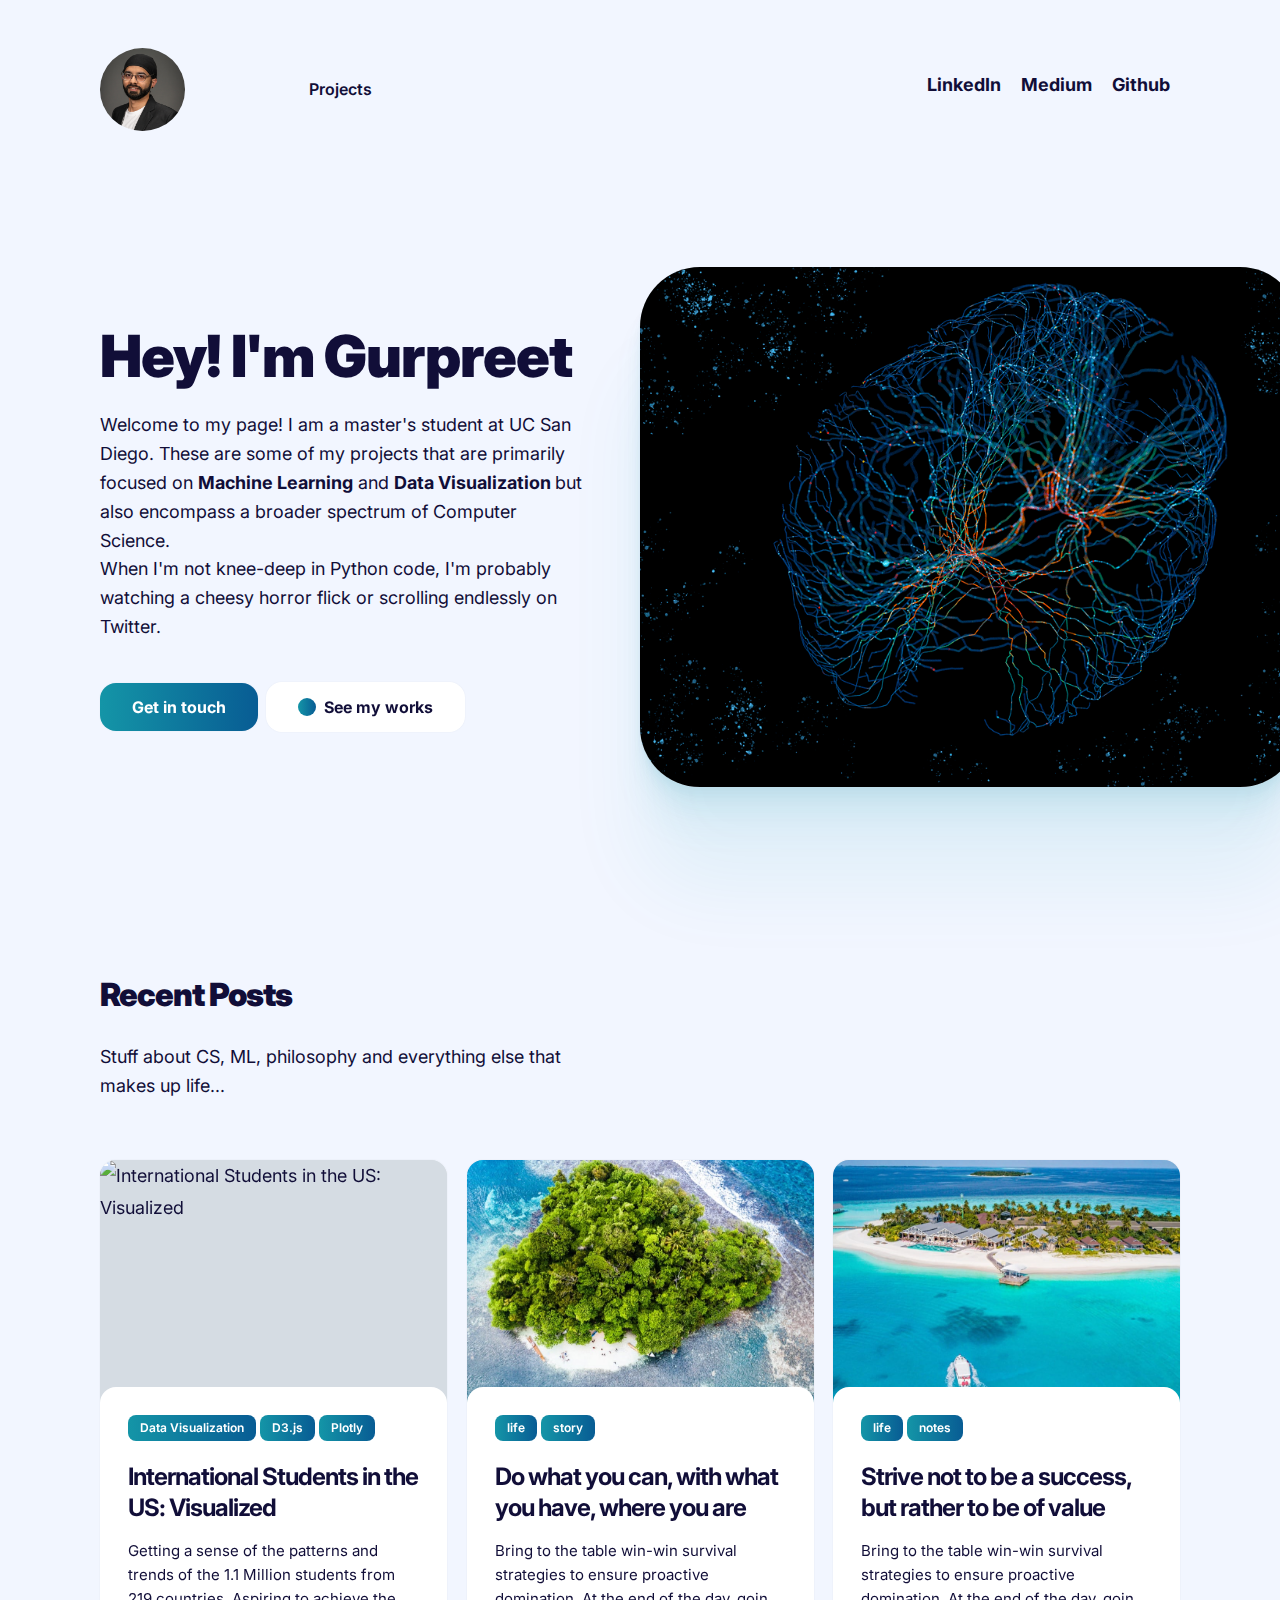
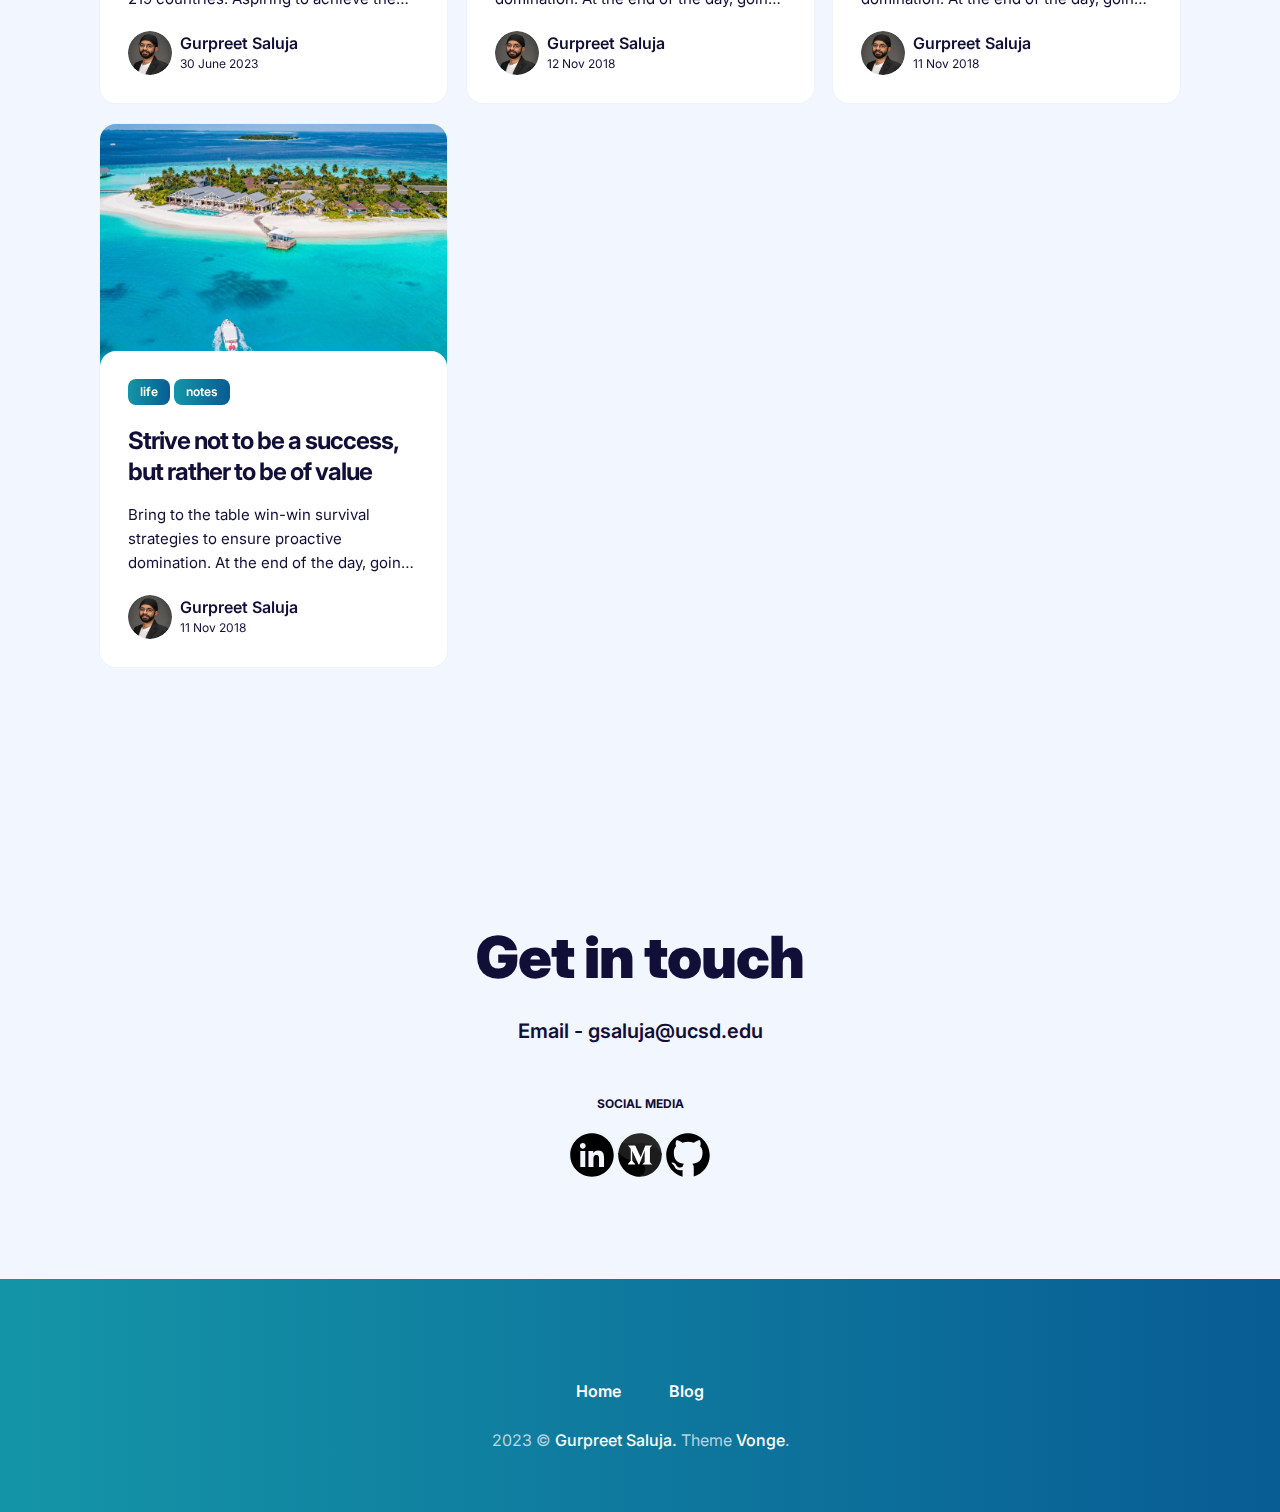
==== index.html @ 0e58e4f1 "Initial commit" ====
<!DOCTYPE html>
<html lang="en">

<head>
  <meta charset="utf-8">
  <meta http-equiv="X-UA-Compatible" content="IE=edge">
  <meta name="viewport" content="width=device-width, initial-scale=1">

  <title>Gurpreet Saluja</title>
  <meta name='description' content='Machine Learning and Data Science'>

  <link rel="canonical" href="http://localhost:6060/">

  <!-- Twitter Card -->
  <meta name="twitter:card" content="summary_large_image">
  <meta name="twitter:title" content="Gurpreet Saluja">
  <meta name="twitter:description" content="Machine Learning and Data Science">
  <meta name="twitter:image:src" content="">

  <!-- Facebook OpenGraph -->
  <meta property="og:title" content="Gurpreet Saluja">
  <meta property="og:description" content="Machine Learning and Data Science">
  <meta property="og:image" content="">

  <!-- Fonts -->
  <link href="https://fonts.googleapis.com/css2?family=Inter:wght@400;500;600;700;900&display=swap" rel="stylesheet">

  <!-- Ionicons -->
  <link href="https://unpkg.com/ionicons@4.5.0/dist/css/ionicons.min.css" rel="stylesheet">

  <link rel="stylesheet" href="/assets/main.css">
</head>

<body>

    

    <!-- begin header -->
<header class="c-header">
  <div class="container">
    <div class="row">
      <div class="c-header__inner">

        <div class="logo">
          <a class="logo__link" href="/">
          
            <img class="logo__image" src="/images/me.jpg" alt="Gurpreet Saluja">
          
          </a>
        </div>

        <nav class="main-nav">
          <div class="main-nav__box">

            <div class="nav__icon-close">
              <i class="ion ion-md-close"></i>
            </div>

            <div class="nav__title">Menu</div>

              <ul class="nav__list list-reset">

              
                
                <li class="nav__item">
                  <a href="#blog" class="nav__link">Projects</a>
                </li>
                
              
                
                <!-- <li class="nav__item">
                  <a href="/blog/" class="nav__link">Blog</a>
                </li> -->
                
              

            </ul>
          </div>

          <!--bookshop-live name(social-link.jekyll.html) params() context() -->
       
<div class="social">
  <ul class="social__list list-reset">
    
    <li class="share__item">
      <a class="social__link" href="https://www.linkedin.com/in/gurpreet-singh-saluja/" target="_blank" rel="noopener" aria-label="linkedin icon"><strong>LinkedIn</strong></a>
    </li>
    
    <li class="share__item">
      <a class="social__link" href="https://medium.com/@gsaluja" target="_blank" rel="noopener" aria-label="medium icon"><strong>Medium</strong></a>
    </li>
    
    <li class="share__item">
      <a class="social__link" href="https://github.com/gsaluja-og" target="_blank" rel="noopener" aria-label="github icon"><strong>Github</strong></a>
    </li>
    
  </ul>
</div>

          <!--bookshop-live end-->
        </nav>

        <div class="nav-button">
          <i class="nav__icon nav__icon-menu ion ion-md-menu"></i>
        </div>

      </div>
    </div>
  </div>
</header>
<!-- end header -->

    

    <!-- 
        Bookshop components are accessed using the bookshop tag, 
        using the same syntax as the standard Jekyll include tag.
    -->
    <!--bookshop-live name(page.jekyll.html) params(content_blocks=page.content_blocks page_theme=page.page_theme) context() -->
          
<div class="c-page">


    <!--bookshop-live name(hero/hero.jekyll.html) params(bind=block) context(block=content_blocks[0]) -->
          <!-- begin hero -->

<section class="c-hero animate">
  <div class="container">
    <div class="row">
      <div class="col col-12">
        <div class="c-hero__inner">

          <div class="c-hero__left">
            <h1 class="c-hero__title">Hey! I'm Gurpreet</h1>
            <div class="c-hero__description"><p>Welcome to my page! I am a master's student at UC San Diego. 
  These are some of my projects that are primarily focused on <strong>Machine Learning</strong> 
  and <strong>Data Visualization </strong>but also encompass a broader spectrum of Computer Science.
</br>When I'm not knee-deep in Python code, I'm probably watching a cheesy horror flick or scrolling endlessly on Twitter.</p></div>
            <div class="c-hero__btn">
              <a href="#contact" class="cta-button c-button c-button--primary c-button--small">Get in touch</a>
              <a class="works-button c-button c-button--secondary c-button--small" href="#blog">
                <span class="circle-bg"><i class="ion ion-md-arrow-down button-arrow"></i></span> See my works
              </a>
            </div>
          </div>

          <div class="c-hero__right">
            <div class="c-hero__image">
              <img loading="lazy" src="/images/Neural-Networks.gif" alt="">
            </div>
            <!-- <div style="font-size: small;">Image: Christine Daniloff, MIT</div> -->
          </div>

        </div>
      </div>
    </div>
  </div>
</section>
<!-- end hero -->
          <!--bookshop-live end-->

    <!--bookshop-live name(blog-section/blog-section.jekyll.html) params(bind=block) context(block=content_blocks[1]) -->
          <!-- begin blog -->
<section class="section blog">
  <div class="container" id="blog">
    <div class="row">
      <div class="col col-12">
        <div class="contaniner__inner animate">

          <div class="section__info">
            <div class="section__head">
              <h2 class="section__title">Recent Posts</h2>
              <!-- <a class="section__link" href="/blog">View all <i class="ion ion-md-arrow-forward"></i></a> -->
            </div>
            <div class="section__description"><p>Stuff about CS, ML, philosophy and everything else that makes up life... </p> </div>
          </div>

          
<div class="row">
            
          
    <div class="c-blog-card col col-4 col-d-6 col-t-12">
      <div class="c-blog-card__inner">

        
        <div class="c-blog-card__image-wrap">
          <a class="c-blog-card__image" target="_blank" href="https://medium.com/@gsaluja/international-students-in-the-us-visualized-f32aac5eee89">
            <img loading="lazy" src="/images/InternationalStudentMobilityUS.gif" alt="International Students in the US: Visualized">
          </a>
        </div>
        

        <div class="c-blog-card__content">

          
          <div class="c-blog-card__tags-box">
            
            <a class="c-blog-card__tag">Data Visualization</a>
            <a class="c-blog-card__tag">D3.js</a>
            <a class="c-blog-card__tag">Plotly</a>
            
          </div>
          

          <h2 class="c-blog-card__title">
            <a target="_blank" href="https://medium.com/@gsaluja/international-students-in-the-us-visualized-f32aac5eee89">
              International Students in the US: Visualized
            </a>
          </h2>

          <p class="c-blog-card__excerpt">
            Getting a sense of the patterns and trends of the 1.1 Million students from 219 countries. Aspiring to achieve the "American dream".
          </p>

          <div class="c-blog-card__meta">
            <div class="c-blog-card__author-image">
              <img loading="lazy" src="/images/me.jpg" alt="Gurpreet Saluja">
            </div>
            <div class="c-blog-card__info">
              <div class="c-blog-card__author-name">Gurpreet Saluja</div>
              <span class="c-blog-card__date"><time datetime="2023-06-30">30 June 2023</time></span>
            </div>
          </div>

        </div>
      </div>
    </div>
              <!--bookshop-live end-->
                  
                    <!--bookshop-live name(blog-card/blog-card.jekyll.html) params(post=post) context(post=site.posts[1]) -->
              
    <div class="c-blog-card col col-4 col-d-6 col-t-12">
      <div class="c-blog-card__inner">

        
        <div class="c-blog-card__image-wrap">
          <a class="c-blog-card__image" href="/blog/do-what-you-can-with-what-you-have-where-you-are">
            <img loading="lazy" src="/images/post-2.jpg" alt="Do what you can, with what you have, where you are">
          </a>
        </div>
        

        <div class="c-blog-card__content">

          
          <div class="c-blog-card__tags-box">
            
            <a href="/tag/life" class="c-blog-card__tag">life</a>
            
            <a href="/tag/story" class="c-blog-card__tag">story</a>
            
          </div>
          

          <h2 class="c-blog-card__title">
            <a href="/blog/do-what-you-can-with-what-you-have-where-you-are">Do what you can, with what you have, where you are</a>
          </h2>

          <p class="c-blog-card__excerpt">
            Bring to the table win-win survival strategies to ensure proactive domination. At the end of the day, going forward.
          </p>

          <div class="c-blog-card__meta">
            <div class="c-blog-card__author-image">
              <img loading="lazy" src="/images/me.jpg" alt="Gurpreet Saluja">
            </div>
            <div class="c-blog-card__info">
              <div class="c-blog-card__author-name">Gurpreet Saluja</div>
              <span class="c-blog-card__date"><time datetime="2018-11-12T04:01:35-08:00">12 Nov 2018</time></span>
            </div>
          </div>

        </div>
      </div>
    </div>
              <!--bookshop-live end-->
                  
                    <!--bookshop-live name(blog-card/blog-card.jekyll.html) params(post=post) context(post=site.posts[2]) -->
              
    <div class="c-blog-card col col-4 col-d-6 col-t-12">
      <div class="c-blog-card__inner">

        
        <div class="c-blog-card__image-wrap">
          <a class="c-blog-card__image" href="/blog/strive-not-to-be-a-success-but-rather-to-be-of-value">
            <img loading="lazy" src="/images/post-3.jpg" alt="Strive not to be a success, but rather to be of value">
          </a>
        </div>
        

        <div class="c-blog-card__content">

          
          <div class="c-blog-card__tags-box">
            
            <a href="/tag/life" class="c-blog-card__tag">life</a>
            
            <a href="/tag/notes" class="c-blog-card__tag">notes</a>
            
          </div>
          

          <h2 class="c-blog-card__title">
            <a href="/blog/strive-not-to-be-a-success-but-rather-to-be-of-value">Strive not to be a success, but rather to be of value</a>
          </h2>

          <p class="c-blog-card__excerpt">
            Bring to the table win-win survival strategies to ensure proactive domination. At the end of the day, going forward.
          </p>

          <div class="c-blog-card__meta">
            <div class="c-blog-card__author-image">
              <img loading="lazy" src="/images/me.jpg" alt="Gurpreet Saluja">
            </div>
            <div class="c-blog-card__info">
              <div class="c-blog-card__author-name">Gurpreet Saluja</div>
              <span class="c-blog-card__date"><time datetime="2018-11-11T04:01:35-08:00">11 Nov 2018</time></span>
            </div>
          </div>

        </div>
      </div>
    </div>

    <div class="c-blog-card col col-4 col-d-6 col-t-12">
      <div class="c-blog-card__inner">

        
        <div class="c-blog-card__image-wrap">
          <a class="c-blog-card__image" href="/blog/strive-not-to-be-a-success-but-rather-to-be-of-value">
            <img loading="lazy" src="/images/post-3.jpg" alt="Strive not to be a success, but rather to be of value">
          </a>
        </div>
        

        <div class="c-blog-card__content">

          
          <div class="c-blog-card__tags-box">
            
            <a href="/tag/life" class="c-blog-card__tag">life</a>
            
            <a href="/tag/notes" class="c-blog-card__tag">notes</a>
            
          </div>
          

          <h2 class="c-blog-card__title">
            <a href="/blog/strive-not-to-be-a-success-but-rather-to-be-of-value">Strive not to be a success, but rather to be of value</a>
          </h2>

          <p class="c-blog-card__excerpt">
            Bring to the table win-win survival strategies to ensure proactive domination. At the end of the day, going forward.
          </p>

          <div class="c-blog-card__meta">
            <div class="c-blog-card__author-image">
              <img loading="lazy" src="/images/me.jpg" alt="Gurpreet Saluja">
            </div>
            <div class="c-blog-card__info">
              <div class="c-blog-card__author-name">Gurpreet Saluja</div>
              <span class="c-blog-card__date"><time datetime="2018-11-11T04:01:35-08:00">11 Nov 2018</time></span>
            </div>
          </div>

        </div>
      </div>
    </div>
            
</div>
          

        </div>
      </div>
    </div>
  </div>
</section>
<!-- end blog -->
          <!--bookshop-live end-->

    <!--bookshop-live name(contact-form/contact-form.jekyll.html) params(bind=block) context(block=content_blocks[2]) -->
          <!-- begin contact -->

<div class="c-contact-form" id="contact">
  <div class="container">
    <div class="row">
      <div class="col col-12">

        <div class="c-contact-form__form-box">
          <div class="c-contact-form__contact-head">
            <h2 class="c-contact-form__contact-title">Get in touch</h2>
            <p class="c-contact-form__contact-description">Email - gsaluja@ucsd.edu</p>
          </div>
  <div class="post__share">
  <div class="share__head">
    <div class="share__title">Social media</div>
  </div>
  <ul class="share__list list-reset">
    <li class="share__item">
      <a class="share__link"
        href="https://www.linkedin.com/in/gurpreet-singh-saluja/"
        title="Follow me on LinkedIn" target="_blank"><img src="assets/linkedin.svg"></a>
    </li>
    <li class="share__item">
      <a class="share__link"
        href="https://medium.com/@gsaluja"
        title="Follow me on Medium" target="_blank"><img src="assets/medium.svg"></a>
    </li>
    <li class="share__item">
      <a class="share__link"
        href="https://github.com/gsaluja-og"
        title="Follow me on Github" target="_blank"><img src="assets/github.svg"></a>
    </li>
    
  </ul>
</div>
        </div>

      </div>
    </div>
  </div>
</div>
<!-- end contact -->
          <!--bookshop-live end-->


</div>

          <!--bookshop-live end-->

    <div class="top" title="Top"><i class="ion ion-ios-arrow-up"></i></div>

    <!-- begin footer -->
<footer class="footer">
  <div class="container">
    <div class="row">
      <div class="col col-12">

        <ul class="footer_nav list-reset">
          
          <li class="footer_nav__item">
            <a href="/" class="footer_nav__link">Home</a>
          </li>
          
          <li class="footer_nav__item">
            <a href="/blog/" class="footer_nav__link">Blog</a>
          </li>
          
        </ul>

        <div class="copyright"><p> 2023 &copy; <a href="/">Gurpreet Saluja.</a> Theme <a href="https://github.com/CloudCannon/vonge-jekyll-bookshop-template">Vonge</a>.</p></div>

      </div>
    </div>
  </div>
</footer>
<!-- end footer -->

    <script src="/js/scripts.js"></script>
    <script src="/js/common.js"></script>
</body>
</html>
---- assets/main.css ----
@charset "UTF-8";
@media all, bookshop { /* Color Scheme */
  .list-reset {
    list-style-type: none;
    margin: 0;
    padding: 0;
  }
  .clearfix::after,
  .clearfix ::before {
    content: "";
    display: table;
    clear: both;
  }
  .screen-reader-text {
    clip: rect(1px, 1px, 1px, 1px);
    height: 1px;
    overflow: hidden;
    position: absolute !important;
    width: 1px;
    word-wrap: normal !important;
  }
  /*! normalize.css v8.0.0 | MIT License | github.com/necolas/normalize.css */
  /* Document
     ========================================================================== */
  /**
   * 1. Correct the line height in all browsers.
   * 2. Prevent adjustments of font size after orientation changes in iOS.
   */
  html {
    line-height: 1.15; /* 1 */
    -webkit-text-size-adjust: 100%; /* 2 */
  }
  /* Sections
     ========================================================================== */
  /**
   * Remove the margin in all browsers.
   */
  body {
    margin: 0;
  }
  /**
   * Correct the font size and margin on `h1` elements within `section` and
   * `article` contexts in Chrome, Firefox, and Safari.
   */
  h1 {
    font-size: 2em;
    margin: 0.67em 0;
  }
  /* Grouping content
     ========================================================================== */
  /**
   * 1. Add the correct box sizing in Firefox.
   * 2. Show the overflow in Edge and IE.
   */
  hr {
    box-sizing: content-box; /* 1 */
    height: 0; /* 1 */
    overflow: visible; /* 2 */
  }
  /**
   * 1. Correct the inheritance and scaling of font size in all browsers.
   * 2. Correct the odd `em` font sizing in all browsers.
   */
  pre {
    font-family: monospace, monospace; /* 1 */
    font-size: 1em; /* 2 */
  }
  /* Text-level semantics
     ========================================================================== */
  /**
   * Remove the gray background on active links in IE 10.
   */
  a {
    background-color: transparent;
  }
  /**
   * 1. Remove the bottom border in Chrome 57-
   * 2. Add the correct text decoration in Chrome, Edge, IE, Opera, and Safari.
   */
  abbr[title] {
    border-bottom: none; /* 1 */
    text-decoration: underline; /* 2 */
    text-decoration: underline dotted; /* 2 */
  }
  /**
   * Add the correct font weight in Chrome, Edge, and Safari.
   */
  b,
  strong {
    font-weight: bolder;
  }
  /**
   * 1. Correct the inheritance and scaling of font size in all browsers.
   * 2. Correct the odd `em` font sizing in all browsers.
   */
  code,
  kbd,
  samp {
    font-family: monospace, monospace; /* 1 */
    font-size: 1em; /* 2 */
  }
  /**
   * Add the correct font size in all browsers.
   */
  small {
    font-size: 80%;
  }
  /**
   * Prevent `sub` and `sup` elements from affecting the line height in
   * all browsers.
   */
  sub,
  sup {
    font-size: 75%;
    line-height: 0;
    position: relative;
    vertical-align: baseline;
  }
  sub {
    bottom: -0.25em;
  }
  sup {
    top: -0.5em;
  }
  /* Embedded content
     ========================================================================== */
  /**
   * Remove the border on images inside links in IE 10.
   */
  img {
    border-style: none;
  }
  /* Forms
     ========================================================================== */
  /**
   * 1. Change the font styles in all browsers.
   * 2. Remove the margin in Firefox and Safari.
   */
  button,
  input,
  optgroup,
  select,
  textarea {
    font-family: inherit; /* 1 */
    font-size: 100%; /* 1 */
    line-height: 1.15; /* 1 */
    margin: 0; /* 2 */
  }
  /**
   * Show the overflow in IE.
   * 1. Show the overflow in Edge.
   */
  button,
  input { /* 1 */
    overflow: visible;
  }
  /**
   * Remove the inheritance of text transform in Edge, Firefox, and IE.
   * 1. Remove the inheritance of text transform in Firefox.
   */
  button,
  select { /* 1 */
    text-transform: none;
  }
  /**
   * Correct the inability to style clickable types in iOS and Safari.
   */
  button,
  [type=button],
  [type=reset],
  [type=submit] {
    -webkit-appearance: button;
  }
  /**
   * Remove the inner border and padding in Firefox.
   */
  button::-moz-focus-inner,
  [type=button]::-moz-focus-inner,
  [type=reset]::-moz-focus-inner,
  [type=submit]::-moz-focus-inner {
    border-style: none;
    padding: 0;
  }
  /**
   * Restore the focus styles unset by the previous rule.
   */
  button:-moz-focusring,
  [type=button]:-moz-focusring,
  [type=reset]:-moz-focusring,
  [type=submit]:-moz-focusring {
    outline: 1px dotted ButtonText;
  }
  /**
   * Correct the padding in Firefox.
   */
  fieldset {
    padding: 0.35em 0.75em 0.625em;
  }
  /**
   * 1. Correct the text wrapping in Edge and IE.
   * 2. Correct the color inheritance from `fieldset` elements in IE.
   * 3. Remove the padding so developers are not caught out when they zero out
   *    `fieldset` elements in all browsers.
   */
  legend {
    box-sizing: border-box; /* 1 */
    color: inherit; /* 2 */
    display: table; /* 1 */
    max-width: 100%; /* 1 */
    padding: 0; /* 3 */
    white-space: normal; /* 1 */
  }
  /**
   * Add the correct vertical alignment in Chrome, Firefox, and Opera.
   */
  progress {
    vertical-align: baseline;
  }
  /**
   * Remove the default vertical scrollbar in IE 10+.
   */
  textarea {
    overflow: auto;
  }
  /**
   * 1. Add the correct box sizing in IE 10.
   * 2. Remove the padding in IE 10.
   */
  [type=checkbox],
  [type=radio] {
    box-sizing: border-box; /* 1 */
    padding: 0; /* 2 */
  }
  /**
   * Correct the cursor style of increment and decrement buttons in Chrome.
   */
  [type=number]::-webkit-inner-spin-button,
  [type=number]::-webkit-outer-spin-button {
    height: auto;
  }
  /**
   * 1. Correct the odd appearance in Chrome and Safari.
   * 2. Correct the outline style in Safari.
   */
  [type=search] {
    -webkit-appearance: textfield; /* 1 */
    outline-offset: -2px; /* 2 */
  }
  /**
   * Remove the inner padding in Chrome and Safari on macOS.
   */
  [type=search]::-webkit-search-decoration {
    -webkit-appearance: none;
  }
  /**
   * 1. Correct the inability to style clickable types in iOS and Safari.
   * 2. Change font properties to `inherit` in Safari.
   */
  ::-webkit-file-upload-button {
    -webkit-appearance: button; /* 1 */
    font: inherit; /* 2 */
  }
  /* Interactive
     ========================================================================== */
  /*
   * Add the correct display in Edge, IE 10+, and Firefox.
   */
  details {
    display: block;
  }
  /*
   * Add the correct display in all browsers.
   */
  summary {
    display: list-item;
  }
  /* Misc
     ========================================================================== */
  /**
   * Add the correct display in IE 10+.
   */
  template {
    display: none;
  }
  /**
   * Add the correct display in IE 10.
   */
  [hidden] {
    display: none;
  }
  /**
   * A very simple reset that sits on top of Normalize.css.
  */
  body,
  h1, h2, h3, h4, h5, h6,
  p, blockquote, pre,
  dl, dd, ol, ul,
  fieldset, legend,
  figure,
  hr {
    margin: 0;
    padding: 0;
  }
  /**
   * Remove trailing margins from nested lists.
   */
  li > ul,
  li > ol {
    margin-bottom: 0;
  }
  /**
   * Remove default table spacing.
   */
  table {
    border-collapse: collapse;
    border-spacing: 0;
  }
  /**
   * Shared declarations for certain elements.
   */
  h1, h2, h3, h4, h5, h6,
  ul, ol, dl,
  blockquote, p, address,
  hr,
  table,
  fieldset, figure,
  pre {
    margin-bottom: 30px;
  }
  /**
   * Consistent indentation for lists.
   */
  ul, ol,
  dd {
    margin-left: 10px;
  }
  ul li, ol li {
    margin-bottom: 10px;
  }
  /*
    Syntax Highlighting
  */
  .highlight {
    background: #f3f3f3;
  }
  .highlighter-rouge .highlight {
    background: #eef;
  }
  .highlight .c {
    color: #998;
    font-style: italic;
  }
  .highlight .err {
    color: #a61717;
    background-color: #e3d2d2;
  }
  .highlight .k {
    font-weight: bold;
  }
  .highlight .o {
    font-weight: bold;
  }
  .highlight .cm {
    color: #998;
    font-style: italic;
  }
  .highlight .cp {
    color: #999;
    font-weight: bold;
  }
  .highlight .c1 {
    color: #998;
    font-style: italic;
  }
  .highlight .cs {
    color: #999;
    font-weight: bold;
    font-style: italic;
  }
  .highlight .gd {
    color: #000;
    background-color: #fdd;
  }
  .highlight .gd .x {
    color: #000;
    background-color: #faa;
  }
  .highlight .ge {
    font-style: italic;
  }
  .highlight .gr {
    color: #a00;
  }
  .highlight .gh {
    color: #999;
  }
  .highlight .gi {
    color: #000;
    background-color: #dfd;
  }
  .highlight .gi .x {
    color: #000;
    background-color: #afa;
  }
  .highlight .go {
    color: #888;
  }
  .highlight .gp {
    color: #555;
  }
  .highlight .gs {
    font-weight: bold;
  }
  .highlight .gu {
    color: #aaa;
  }
  .highlight .gt {
    color: #a00;
  }
  .highlight .kc {
    font-weight: bold;
  }
  .highlight .kd {
    font-weight: bold;
  }
  .highlight .kp {
    font-weight: bold;
  }
  .highlight .kr {
    font-weight: bold;
  }
  .highlight .kt {
    color: #458;
    font-weight: bold;
  }
  .highlight .m {
    color: #099;
  }
  .highlight .s {
    color: #d14;
  }
  .highlight .na {
    color: #008080;
  }
  .highlight .nb {
    color: #0086B3;
  }
  .highlight .nc {
    color: #458;
    font-weight: bold;
  }
  .highlight .no {
    color: #008080;
  }
  .highlight .ni {
    color: #800080;
  }
  .highlight .ne {
    color: #900;
    font-weight: bold;
  }
  .highlight .nf {
    color: #900;
    font-weight: bold;
  }
  .highlight .nn {
    color: #555;
  }
  .highlight .nt {
    color: #000080;
  }
  .highlight .nv {
    color: #008080;
  }
  .highlight .ow {
    font-weight: bold;
  }
  .highlight .w {
    color: #bbb;
  }
  .highlight .mf {
    color: #099;
  }
  .highlight .mh {
    color: #099;
  }
  .highlight .mi {
    color: #099;
  }
  .highlight .mo {
    color: #099;
  }
  .highlight .sb {
    color: #d14;
  }
  .highlight .sc {
    color: #d14;
  }
  .highlight .sd {
    color: #d14;
  }
  .highlight .s2 {
    color: #d14;
  }
  .highlight .se {
    color: #d14;
  }
  .highlight .sh {
    color: #d14;
  }
  .highlight .si {
    color: #d14;
  }
  .highlight .sx {
    color: #d14;
  }
  .highlight .sr {
    color: #009926;
  }
  .highlight .s1 {
    color: #d14;
  }
  .highlight .ss {
    color: #990073;
  }
  .highlight .bp {
    color: #999;
  }
  .highlight .vc {
    color: #008080;
  }
  .highlight .vg {
    color: #008080;
  }
  .highlight .vi {
    color: #008080;
  }
  .highlight .il {
    color: #099;
  }
  /* Grid */
  .container {
    max-width: 1200px;
    padding-left: 10px;
    padding-right: 10px;
    margin: 0 auto;
  }

  /* Animate */ /* Footer */
  /* Copyright */
  /* Header */
  /* Logo */
  /* Nav */
  /* Pagination */ /* Sections */ /* Social Links */ /* Page + Post + Project */
  /* Share */
  /* Post navigation */
  /* Related posts */
  /* Disqus comments */
  /* Project */
  /* Project Navigation */
  /* Posts List */ /* Button */ /* Contact Form */ /* Hero */ /* Newsletter */ /* Page Heading */ /* Posts List */ /* Projects List */ /* Testimonials Section */
}
@media only screen and (max-width: 1300px) {
  .container {
    max-width: 1100px;
  }
}
@media only screen and (max-width: 1130px) {
  .container {
    max-width: 1000px;
  }
}
@media only screen and (max-width: 1024px) {
  .container {
    max-width: 760px;
  }
}
@media only screen and (max-width: 768px) {
  .container {
    max-width: 560px;
  }
}
@media only screen and (max-width: 576px) {
  .container {
    max-width: 480px;
    padding-left: 20px;
    padding-right: 20px;
  }
}
@media all, bookshop {
  .row {
    display: flex;
    flex-wrap: wrap;
    flex: 0 1 auto;
    flex-direction: row;
    box-sizing: border-box;
    margin-left: -10px;
    margin-right: -10px;
  }
  .col {
    padding-left: 10px;
    padding-right: 10px;
  }
  [class^=col-] {
    flex: auto;
  }
  .col-0 {
    width: calc( 0 / 12 * 100% );
  }
  .col-1 {
    width: calc( 1 / 12 * 100% );
  }
  .col-2 {
    width: calc( 2 / 12 * 100% );
  }
  .col-3 {
    width: calc( 3 / 12 * 100% );
  }
  .col-4 {
    width: calc( 4 / 12 * 100% );
  }
  .col-5 {
    width: calc( 5 / 12 * 100% );
  }
  .col-6 {
    width: calc( 6 / 12 * 100% );
  }
  .col-7 {
    width: calc( 7 / 12 * 100% );
  }
  .col-8 {
    width: calc( 8 / 12 * 100% );
  }
  .col-9 {
    width: calc( 9 / 12 * 100% );
  }
  .col-10 {
    width: calc( 10 / 12 * 100% );
  }
  .col-11 {
    width: calc( 11 / 12 * 100% );
  }
  .col-12 {
    width: calc( 12 / 12 * 100% );
  }
  .push-0 {
    margin-left: calc( 0 / 12 * 100% );
  }
  .push-1 {
    margin-left: calc( 1 / 12 * 100% );
  }
  .push-2 {
    margin-left: calc( 2 / 12 * 100% );
  }
  .push-3 {
    margin-left: calc( 3 / 12 * 100% );
  }
  .push-4 {
    margin-left: calc( 4 / 12 * 100% );
  }
  .push-5 {
    margin-left: calc( 5 / 12 * 100% );
  }
  .push-6 {
    margin-left: calc( 6 / 12 * 100% );
  }
  .push-7 {
    margin-left: calc( 7 / 12 * 100% );
  }
  .push-8 {
    margin-left: calc( 8 / 12 * 100% );
  }
  .push-9 {
    margin-left: calc( 9 / 12 * 100% );
  }
  .push-10 {
    margin-left: calc( 10 / 12 * 100% );
  }
  .push-11 {
    margin-left: calc( 11 / 12 * 100% );
  }
  .push-12 {
    margin-left: calc( 12 / 12 * 100% );
  }
  .pull-0 {
    margin-right: calc( 0 / 12 * 100% );
  }
  .pull-1 {
    margin-right: calc( 1 / 12 * 100% );
  }
  .pull-2 {
    margin-right: calc( 2 / 12 * 100% );
  }
  .pull-3 {
    margin-right: calc( 3 / 12 * 100% );
  }
  .pull-4 {
    margin-right: calc( 4 / 12 * 100% );
  }
  .pull-5 {
    margin-right: calc( 5 / 12 * 100% );
  }
  .pull-6 {
    margin-right: calc( 6 / 12 * 100% );
  }
  .pull-7 {
    margin-right: calc( 7 / 12 * 100% );
  }
  .pull-8 {
    margin-right: calc( 8 / 12 * 100% );
  }
  .pull-9 {
    margin-right: calc( 9 / 12 * 100% );
  }
  .pull-10 {
    margin-right: calc( 10 / 12 * 100% );
  }
  .pull-11 {
    margin-right: calc( 11 / 12 * 100% );
  }
  .pull-12 {
    margin-right: calc( 12 / 12 * 100% );
  }
}
@media (max-width: 1024px), bookshop and (max-width: 1024px) {
  .col-d-0 {
    width: calc( 0 / 12 * 100% );
  }
  .col-d-1 {
    width: calc( 1 / 12 * 100% );
  }
  .col-d-2 {
    width: calc( 2 / 12 * 100% );
  }
  .col-d-3 {
    width: calc( 3 / 12 * 100% );
  }
  .col-d-4 {
    width: calc( 4 / 12 * 100% );
  }
  .col-d-5 {
    width: calc( 5 / 12 * 100% );
  }
  .col-d-6 {
    width: calc( 6 / 12 * 100% );
  }
  .col-d-7 {
    width: calc( 7 / 12 * 100% );
  }
  .col-d-8 {
    width: calc( 8 / 12 * 100% );
  }
  .col-d-9 {
    width: calc( 9 / 12 * 100% );
  }
  .col-d-10 {
    width: calc( 10 / 12 * 100% );
  }
  .col-d-11 {
    width: calc( 11 / 12 * 100% );
  }
  .col-d-12 {
    width: calc( 12 / 12 * 100% );
  }
  .push-d-0 {
    margin-left: calc( 0 / 12 * 100% );
  }
  .push-d-1 {
    margin-left: calc( 1 / 12 * 100% );
  }
  .push-d-2 {
    margin-left: calc( 2 / 12 * 100% );
  }
  .push-d-3 {
    margin-left: calc( 3 / 12 * 100% );
  }
  .push-d-4 {
    margin-left: calc( 4 / 12 * 100% );
  }
  .push-d-5 {
    margin-left: calc( 5 / 12 * 100% );
  }
  .push-d-6 {
    margin-left: calc( 6 / 12 * 100% );
  }
  .push-d-7 {
    margin-left: calc( 7 / 12 * 100% );
  }
  .push-d-8 {
    margin-left: calc( 8 / 12 * 100% );
  }
  .push-d-9 {
    margin-left: calc( 9 / 12 * 100% );
  }
  .push-d-10 {
    margin-left: calc( 10 / 12 * 100% );
  }
  .push-d-11 {
    margin-left: calc( 11 / 12 * 100% );
  }
  .push-d-12 {
    margin-left: calc( 12 / 12 * 100% );
  }
  .pull-d-0 {
    margin-right: calc( 0 / 12 * 100% );
  }
  .pull-d-1 {
    margin-right: calc( 1 / 12 * 100% );
  }
  .pull-d-2 {
    margin-right: calc( 2 / 12 * 100% );
  }
  .pull-d-3 {
    margin-right: calc( 3 / 12 * 100% );
  }
  .pull-d-4 {
    margin-right: calc( 4 / 12 * 100% );
  }
  .pull-d-5 {
    margin-right: calc( 5 / 12 * 100% );
  }
  .pull-d-6 {
    margin-right: calc( 6 / 12 * 100% );
  }
  .pull-d-7 {
    margin-right: calc( 7 / 12 * 100% );
  }
  .pull-d-8 {
    margin-right: calc( 8 / 12 * 100% );
  }
  .pull-d-9 {
    margin-right: calc( 9 / 12 * 100% );
  }
  .pull-d-10 {
    margin-right: calc( 10 / 12 * 100% );
  }
  .pull-d-11 {
    margin-right: calc( 11 / 12 * 100% );
  }
  .pull-d-12 {
    margin-right: calc( 12 / 12 * 100% );
  }
}
@media (max-width: 768px), bookshop and (max-width: 768px) {
  .col-t-0 {
    width: calc( 0 / 12 * 100% );
  }
  .col-t-1 {
    width: calc( 1 / 12 * 100% );
  }
  .col-t-2 {
    width: calc( 2 / 12 * 100% );
  }
  .col-t-3 {
    width: calc( 3 / 12 * 100% );
  }
  .col-t-4 {
    width: calc( 4 / 12 * 100% );
  }
  .col-t-5 {
    width: calc( 5 / 12 * 100% );
  }
  .col-t-6 {
    width: calc( 6 / 12 * 100% );
  }
  .col-t-7 {
    width: calc( 7 / 12 * 100% );
  }
  .col-t-8 {
    width: calc( 8 / 12 * 100% );
  }
  .col-t-9 {
    width: calc( 9 / 12 * 100% );
  }
  .col-t-10 {
    width: calc( 10 / 12 * 100% );
  }
  .col-t-11 {
    width: calc( 11 / 12 * 100% );
  }
  .col-t-12 {
    width: calc( 12 / 12 * 100% );
  }
  .push-t-0 {
    margin-left: calc( 0 / 12 * 100% );
  }
  .push-t-1 {
    margin-left: calc( 1 / 12 * 100% );
  }
  .push-t-2 {
    margin-left: calc( 2 / 12 * 100% );
  }
  .push-t-3 {
    margin-left: calc( 3 / 12 * 100% );
  }
  .push-t-4 {
    margin-left: calc( 4 / 12 * 100% );
  }
  .push-t-5 {
    margin-left: calc( 5 / 12 * 100% );
  }
  .push-t-6 {
    margin-left: calc( 6 / 12 * 100% );
  }
  .push-t-7 {
    margin-left: calc( 7 / 12 * 100% );
  }
  .push-t-8 {
    margin-left: calc( 8 / 12 * 100% );
  }
  .push-t-9 {
    margin-left: calc( 9 / 12 * 100% );
  }
  .push-t-10 {
    margin-left: calc( 10 / 12 * 100% );
  }
  .push-t-11 {
    margin-left: calc( 11 / 12 * 100% );
  }
  .push-t-12 {
    margin-left: calc( 12 / 12 * 100% );
  }
  .pull-t-0 {
    margin-right: calc( 0 / 12 * 100% );
  }
  .pull-t-1 {
    margin-right: calc( 1 / 12 * 100% );
  }
  .pull-t-2 {
    margin-right: calc( 2 / 12 * 100% );
  }
  .pull-t-3 {
    margin-right: calc( 3 / 12 * 100% );
  }
  .pull-t-4 {
    margin-right: calc( 4 / 12 * 100% );
  }
  .pull-t-5 {
    margin-right: calc( 5 / 12 * 100% );
  }
  .pull-t-6 {
    margin-right: calc( 6 / 12 * 100% );
  }
  .pull-t-7 {
    margin-right: calc( 7 / 12 * 100% );
  }
  .pull-t-8 {
    margin-right: calc( 8 / 12 * 100% );
  }
  .pull-t-9 {
    margin-right: calc( 9 / 12 * 100% );
  }
  .pull-t-10 {
    margin-right: calc( 10 / 12 * 100% );
  }
  .pull-t-11 {
    margin-right: calc( 11 / 12 * 100% );
  }
  .pull-t-12 {
    margin-right: calc( 12 / 12 * 100% );
  }
}
@media (max-width: 576px), bookshop and (max-width: 576px) {
  .col-m-0 {
    width: calc( 0 / 12 * 100% );
  }
  .col-m-1 {
    width: calc( 1 / 12 * 100% );
  }
  .col-m-2 {
    width: calc( 2 / 12 * 100% );
  }
  .col-m-3 {
    width: calc( 3 / 12 * 100% );
  }
  .col-m-4 {
    width: calc( 4 / 12 * 100% );
  }
  .col-m-5 {
    width: calc( 5 / 12 * 100% );
  }
  .col-m-6 {
    width: calc( 6 / 12 * 100% );
  }
  .col-m-7 {
    width: calc( 7 / 12 * 100% );
  }
  .col-m-8 {
    width: calc( 8 / 12 * 100% );
  }
  .col-m-9 {
    width: calc( 9 / 12 * 100% );
  }
  .col-m-10 {
    width: calc( 10 / 12 * 100% );
  }
  .col-m-11 {
    width: calc( 11 / 12 * 100% );
  }
  .col-m-12 {
    width: calc( 12 / 12 * 100% );
  }
  .push-m-0 {
    margin-left: calc( 0 / 12 * 100% );
  }
  .push-m-1 {
    margin-left: calc( 1 / 12 * 100% );
  }
  .push-m-2 {
    margin-left: calc( 2 / 12 * 100% );
  }
  .push-m-3 {
    margin-left: calc( 3 / 12 * 100% );
  }
  .push-m-4 {
    margin-left: calc( 4 / 12 * 100% );
  }
  .push-m-5 {
    margin-left: calc( 5 / 12 * 100% );
  }
  .push-m-6 {
    margin-left: calc( 6 / 12 * 100% );
  }
  .push-m-7 {
    margin-left: calc( 7 / 12 * 100% );
  }
  .push-m-8 {
    margin-left: calc( 8 / 12 * 100% );
  }
  .push-m-9 {
    margin-left: calc( 9 / 12 * 100% );
  }
  .push-m-10 {
    margin-left: calc( 10 / 12 * 100% );
  }
  .push-m-11 {
    margin-left: calc( 11 / 12 * 100% );
  }
  .push-m-12 {
    margin-left: calc( 12 / 12 * 100% );
  }
  .pull-m-0 {
    margin-right: calc( 0 / 12 * 100% );
  }
  .pull-m-1 {
    margin-right: calc( 1 / 12 * 100% );
  }
  .pull-m-2 {
    margin-right: calc( 2 / 12 * 100% );
  }
  .pull-m-3 {
    margin-right: calc( 3 / 12 * 100% );
  }
  .pull-m-4 {
    margin-right: calc( 4 / 12 * 100% );
  }
  .pull-m-5 {
    margin-right: calc( 5 / 12 * 100% );
  }
  .pull-m-6 {
    margin-right: calc( 6 / 12 * 100% );
  }
  .pull-m-7 {
    margin-right: calc( 7 / 12 * 100% );
  }
  .pull-m-8 {
    margin-right: calc( 8 / 12 * 100% );
  }
  .pull-m-9 {
    margin-right: calc( 9 / 12 * 100% );
  }
  .pull-m-10 {
    margin-right: calc( 10 / 12 * 100% );
  }
  .pull-m-11 {
    margin-right: calc( 11 / 12 * 100% );
  }
  .pull-m-12 {
    margin-right: calc( 12 / 12 * 100% );
  }
}
@media (max-width: 1024px), bookshop and (max-width: 1024px) {
  .col-d-0 {
    width: calc( 0 / 12 * 100% );
  }
  .col-d-1 {
    width: calc( 1 / 12 * 100% );
  }
  .col-d-2 {
    width: calc( 2 / 12 * 100% );
  }
  .col-d-3 {
    width: calc( 3 / 12 * 100% );
  }
  .col-d-4 {
    width: calc( 4 / 12 * 100% );
  }
  .col-d-5 {
    width: calc( 5 / 12 * 100% );
  }
  .col-d-6 {
    width: calc( 6 / 12 * 100% );
  }
  .col-d-7 {
    width: calc( 7 / 12 * 100% );
  }
  .col-d-8 {
    width: calc( 8 / 12 * 100% );
  }
  .col-d-9 {
    width: calc( 9 / 12 * 100% );
  }
  .col-d-10 {
    width: calc( 10 / 12 * 100% );
  }
  .col-d-11 {
    width: calc( 11 / 12 * 100% );
  }
  .col-d-12 {
    width: calc( 12 / 12 * 100% );
  }
  .push-d-0 {
    margin-left: calc( 0 / 12 * 100% );
  }
  .push-d-1 {
    margin-left: calc( 1 / 12 * 100% );
  }
  .push-d-2 {
    margin-left: calc( 2 / 12 * 100% );
  }
  .push-d-3 {
    margin-left: calc( 3 / 12 * 100% );
  }
  .push-d-4 {
    margin-left: calc( 4 / 12 * 100% );
  }
  .push-d-5 {
    margin-left: calc( 5 / 12 * 100% );
  }
  .push-d-6 {
    margin-left: calc( 6 / 12 * 100% );
  }
  .push-d-7 {
    margin-left: calc( 7 / 12 * 100% );
  }
  .push-d-8 {
    margin-left: calc( 8 / 12 * 100% );
  }
  .push-d-9 {
    margin-left: calc( 9 / 12 * 100% );
  }
  .push-d-10 {
    margin-left: calc( 10 / 12 * 100% );
  }
  .push-d-11 {
    margin-left: calc( 11 / 12 * 100% );
  }
  .push-d-12 {
    margin-left: calc( 12 / 12 * 100% );
  }
  .pull-d-0 {
    margin-right: calc( 0 / 12 * 100% );
  }
  .pull-d-1 {
    margin-right: calc( 1 / 12 * 100% );
  }
  .pull-d-2 {
    margin-right: calc( 2 / 12 * 100% );
  }
  .pull-d-3 {
    margin-right: calc( 3 / 12 * 100% );
  }
  .pull-d-4 {
    margin-right: calc( 4 / 12 * 100% );
  }
  .pull-d-5 {
    margin-right: calc( 5 / 12 * 100% );
  }
  .pull-d-6 {
    margin-right: calc( 6 / 12 * 100% );
  }
  .pull-d-7 {
    margin-right: calc( 7 / 12 * 100% );
  }
  .pull-d-8 {
    margin-right: calc( 8 / 12 * 100% );
  }
  .pull-d-9 {
    margin-right: calc( 9 / 12 * 100% );
  }
  .pull-d-10 {
    margin-right: calc( 10 / 12 * 100% );
  }
  .pull-d-11 {
    margin-right: calc( 11 / 12 * 100% );
  }
  .pull-d-12 {
    margin-right: calc( 12 / 12 * 100% );
  }
}
@media (max-width: 768px), bookshop and (max-width: 768px) {
  .col-t-0 {
    width: calc( 0 / 12 * 100% );
  }
  .col-t-1 {
    width: calc( 1 / 12 * 100% );
  }
  .col-t-2 {
    width: calc( 2 / 12 * 100% );
  }
  .col-t-3 {
    width: calc( 3 / 12 * 100% );
  }
  .col-t-4 {
    width: calc( 4 / 12 * 100% );
  }
  .col-t-5 {
    width: calc( 5 / 12 * 100% );
  }
  .col-t-6 {
    width: calc( 6 / 12 * 100% );
  }
  .col-t-7 {
    width: calc( 7 / 12 * 100% );
  }
  .col-t-8 {
    width: calc( 8 / 12 * 100% );
  }
  .col-t-9 {
    width: calc( 9 / 12 * 100% );
  }
  .col-t-10 {
    width: calc( 10 / 12 * 100% );
  }
  .col-t-11 {
    width: calc( 11 / 12 * 100% );
  }
  .col-t-12 {
    width: calc( 12 / 12 * 100% );
  }
  .push-t-0 {
    margin-left: calc( 0 / 12 * 100% );
  }
  .push-t-1 {
    margin-left: calc( 1 / 12 * 100% );
  }
  .push-t-2 {
    margin-left: calc( 2 / 12 * 100% );
  }
  .push-t-3 {
    margin-left: calc( 3 / 12 * 100% );
  }
  .push-t-4 {
    margin-left: calc( 4 / 12 * 100% );
  }
  .push-t-5 {
    margin-left: calc( 5 / 12 * 100% );
  }
  .push-t-6 {
    margin-left: calc( 6 / 12 * 100% );
  }
  .push-t-7 {
    margin-left: calc( 7 / 12 * 100% );
  }
  .push-t-8 {
    margin-left: calc( 8 / 12 * 100% );
  }
  .push-t-9 {
    margin-left: calc( 9 / 12 * 100% );
  }
  .push-t-10 {
    margin-left: calc( 10 / 12 * 100% );
  }
  .push-t-11 {
    margin-left: calc( 11 / 12 * 100% );
  }
  .push-t-12 {
    margin-left: calc( 12 / 12 * 100% );
  }
  .pull-t-0 {
    margin-right: calc( 0 / 12 * 100% );
  }
  .pull-t-1 {
    margin-right: calc( 1 / 12 * 100% );
  }
  .pull-t-2 {
    margin-right: calc( 2 / 12 * 100% );
  }
  .pull-t-3 {
    margin-right: calc( 3 / 12 * 100% );
  }
  .pull-t-4 {
    margin-right: calc( 4 / 12 * 100% );
  }
  .pull-t-5 {
    margin-right: calc( 5 / 12 * 100% );
  }
  .pull-t-6 {
    margin-right: calc( 6 / 12 * 100% );
  }
  .pull-t-7 {
    margin-right: calc( 7 / 12 * 100% );
  }
  .pull-t-8 {
    margin-right: calc( 8 / 12 * 100% );
  }
  .pull-t-9 {
    margin-right: calc( 9 / 12 * 100% );
  }
  .pull-t-10 {
    margin-right: calc( 10 / 12 * 100% );
  }
  .pull-t-11 {
    margin-right: calc( 11 / 12 * 100% );
  }
  .pull-t-12 {
    margin-right: calc( 12 / 12 * 100% );
  }
}
@media (max-width: 576px), bookshop and (max-width: 576px) {
  .col-m-0 {
    width: calc( 0 / 12 * 100% );
  }
  .col-m-1 {
    width: calc( 1 / 12 * 100% );
  }
  .col-m-2 {
    width: calc( 2 / 12 * 100% );
  }
  .col-m-3 {
    width: calc( 3 / 12 * 100% );
  }
  .col-m-4 {
    width: calc( 4 / 12 * 100% );
  }
  .col-m-5 {
    width: calc( 5 / 12 * 100% );
  }
  .col-m-6 {
    width: calc( 6 / 12 * 100% );
  }
  .col-m-7 {
    width: calc( 7 / 12 * 100% );
  }
  .col-m-8 {
    width: calc( 8 / 12 * 100% );
  }
  .col-m-9 {
    width: calc( 9 / 12 * 100% );
  }
  .col-m-10 {
    width: calc( 10 / 12 * 100% );
  }
  .col-m-11 {
    width: calc( 11 / 12 * 100% );
  }
  .col-m-12 {
    width: calc( 12 / 12 * 100% );
  }
  .push-m-0 {
    margin-left: calc( 0 / 12 * 100% );
  }
  .push-m-1 {
    margin-left: calc( 1 / 12 * 100% );
  }
  .push-m-2 {
    margin-left: calc( 2 / 12 * 100% );
  }
  .push-m-3 {
    margin-left: calc( 3 / 12 * 100% );
  }
  .push-m-4 {
    margin-left: calc( 4 / 12 * 100% );
  }
  .push-m-5 {
    margin-left: calc( 5 / 12 * 100% );
  }
  .push-m-6 {
    margin-left: calc( 6 / 12 * 100% );
  }
  .push-m-7 {
    margin-left: calc( 7 / 12 * 100% );
  }
  .push-m-8 {
    margin-left: calc( 8 / 12 * 100% );
  }
  .push-m-9 {
    margin-left: calc( 9 / 12 * 100% );
  }
  .push-m-10 {
    margin-left: calc( 10 / 12 * 100% );
  }
  .push-m-11 {
    margin-left: calc( 11 / 12 * 100% );
  }
  .push-m-12 {
    margin-left: calc( 12 / 12 * 100% );
  }
  .pull-m-0 {
    margin-right: calc( 0 / 12 * 100% );
  }
  .pull-m-1 {
    margin-right: calc( 1 / 12 * 100% );
  }
  .pull-m-2 {
    margin-right: calc( 2 / 12 * 100% );
  }
  .pull-m-3 {
    margin-right: calc( 3 / 12 * 100% );
  }
  .pull-m-4 {
    margin-right: calc( 4 / 12 * 100% );
  }
  .pull-m-5 {
    margin-right: calc( 5 / 12 * 100% );
  }
  .pull-m-6 {
    margin-right: calc( 6 / 12 * 100% );
  }
  .pull-m-7 {
    margin-right: calc( 7 / 12 * 100% );
  }
  .pull-m-8 {
    margin-right: calc( 8 / 12 * 100% );
  }
  .pull-m-9 {
    margin-right: calc( 9 / 12 * 100% );
  }
  .pull-m-10 {
    margin-right: calc( 10 / 12 * 100% );
  }
  .pull-m-11 {
    margin-right: calc( 11 / 12 * 100% );
  }
  .pull-m-12 {
    margin-right: calc( 12 / 12 * 100% );
  }
}
@media (max-width: 1024px), bookshop and (max-width: 1024px) {
  .col-d-0 {
    width: calc( 0 / 12 * 100% );
  }
  .col-d-1 {
    width: calc( 1 / 12 * 100% );
  }
  .col-d-2 {
    width: calc( 2 / 12 * 100% );
  }
  .col-d-3 {
    width: calc( 3 / 12 * 100% );
  }
  .col-d-4 {
    width: calc( 4 / 12 * 100% );
  }
  .col-d-5 {
    width: calc( 5 / 12 * 100% );
  }
  .col-d-6 {
    width: calc( 6 / 12 * 100% );
  }
  .col-d-7 {
    width: calc( 7 / 12 * 100% );
  }
  .col-d-8 {
    width: calc( 8 / 12 * 100% );
  }
  .col-d-9 {
    width: calc( 9 / 12 * 100% );
  }
  .col-d-10 {
    width: calc( 10 / 12 * 100% );
  }
  .col-d-11 {
    width: calc( 11 / 12 * 100% );
  }
  .col-d-12 {
    width: calc( 12 / 12 * 100% );
  }
  .push-d-0 {
    margin-left: calc( 0 / 12 * 100% );
  }
  .push-d-1 {
    margin-left: calc( 1 / 12 * 100% );
  }
  .push-d-2 {
    margin-left: calc( 2 / 12 * 100% );
  }
  .push-d-3 {
    margin-left: calc( 3 / 12 * 100% );
  }
  .push-d-4 {
    margin-left: calc( 4 / 12 * 100% );
  }
  .push-d-5 {
    margin-left: calc( 5 / 12 * 100% );
  }
  .push-d-6 {
    margin-left: calc( 6 / 12 * 100% );
  }
  .push-d-7 {
    margin-left: calc( 7 / 12 * 100% );
  }
  .push-d-8 {
    margin-left: calc( 8 / 12 * 100% );
  }
  .push-d-9 {
    margin-left: calc( 9 / 12 * 100% );
  }
  .push-d-10 {
    margin-left: calc( 10 / 12 * 100% );
  }
  .push-d-11 {
    margin-left: calc( 11 / 12 * 100% );
  }
  .push-d-12 {
    margin-left: calc( 12 / 12 * 100% );
  }
  .pull-d-0 {
    margin-right: calc( 0 / 12 * 100% );
  }
  .pull-d-1 {
    margin-right: calc( 1 / 12 * 100% );
  }
  .pull-d-2 {
    margin-right: calc( 2 / 12 * 100% );
  }
  .pull-d-3 {
    margin-right: calc( 3 / 12 * 100% );
  }
  .pull-d-4 {
    margin-right: calc( 4 / 12 * 100% );
  }
  .pull-d-5 {
    margin-right: calc( 5 / 12 * 100% );
  }
  .pull-d-6 {
    margin-right: calc( 6 / 12 * 100% );
  }
  .pull-d-7 {
    margin-right: calc( 7 / 12 * 100% );
  }
  .pull-d-8 {
    margin-right: calc( 8 / 12 * 100% );
  }
  .pull-d-9 {
    margin-right: calc( 9 / 12 * 100% );
  }
  .pull-d-10 {
    margin-right: calc( 10 / 12 * 100% );
  }
  .pull-d-11 {
    margin-right: calc( 11 / 12 * 100% );
  }
  .pull-d-12 {
    margin-right: calc( 12 / 12 * 100% );
  }
}
@media (max-width: 768px), bookshop and (max-width: 768px) {
  .col-t-0 {
    width: calc( 0 / 12 * 100% );
  }
  .col-t-1 {
    width: calc( 1 / 12 * 100% );
  }
  .col-t-2 {
    width: calc( 2 / 12 * 100% );
  }
  .col-t-3 {
    width: calc( 3 / 12 * 100% );
  }
  .col-t-4 {
    width: calc( 4 / 12 * 100% );
  }
  .col-t-5 {
    width: calc( 5 / 12 * 100% );
  }
  .col-t-6 {
    width: calc( 6 / 12 * 100% );
  }
  .col-t-7 {
    width: calc( 7 / 12 * 100% );
  }
  .col-t-8 {
    width: calc( 8 / 12 * 100% );
  }
  .col-t-9 {
    width: calc( 9 / 12 * 100% );
  }
  .col-t-10 {
    width: calc( 10 / 12 * 100% );
  }
  .col-t-11 {
    width: calc( 11 / 12 * 100% );
  }
  .col-t-12 {
    width: calc( 12 / 12 * 100% );
  }
  .push-t-0 {
    margin-left: calc( 0 / 12 * 100% );
  }
  .push-t-1 {
    margin-left: calc( 1 / 12 * 100% );
  }
  .push-t-2 {
    margin-left: calc( 2 / 12 * 100% );
  }
  .push-t-3 {
    margin-left: calc( 3 / 12 * 100% );
  }
  .push-t-4 {
    margin-left: calc( 4 / 12 * 100% );
  }
  .push-t-5 {
    margin-left: calc( 5 / 12 * 100% );
  }
  .push-t-6 {
    margin-left: calc( 6 / 12 * 100% );
  }
  .push-t-7 {
    margin-left: calc( 7 / 12 * 100% );
  }
  .push-t-8 {
    margin-left: calc( 8 / 12 * 100% );
  }
  .push-t-9 {
    margin-left: calc( 9 / 12 * 100% );
  }
  .push-t-10 {
    margin-left: calc( 10 / 12 * 100% );
  }
  .push-t-11 {
    margin-left: calc( 11 / 12 * 100% );
  }
  .push-t-12 {
    margin-left: calc( 12 / 12 * 100% );
  }
  .pull-t-0 {
    margin-right: calc( 0 / 12 * 100% );
  }
  .pull-t-1 {
    margin-right: calc( 1 / 12 * 100% );
  }
  .pull-t-2 {
    margin-right: calc( 2 / 12 * 100% );
  }
  .pull-t-3 {
    margin-right: calc( 3 / 12 * 100% );
  }
  .pull-t-4 {
    margin-right: calc( 4 / 12 * 100% );
  }
  .pull-t-5 {
    margin-right: calc( 5 / 12 * 100% );
  }
  .pull-t-6 {
    margin-right: calc( 6 / 12 * 100% );
  }
  .pull-t-7 {
    margin-right: calc( 7 / 12 * 100% );
  }
  .pull-t-8 {
    margin-right: calc( 8 / 12 * 100% );
  }
  .pull-t-9 {
    margin-right: calc( 9 / 12 * 100% );
  }
  .pull-t-10 {
    margin-right: calc( 10 / 12 * 100% );
  }
  .pull-t-11 {
    margin-right: calc( 11 / 12 * 100% );
  }
  .pull-t-12 {
    margin-right: calc( 12 / 12 * 100% );
  }
}
@media (max-width: 576px), bookshop and (max-width: 576px) {
  .col-m-0 {
    width: calc( 0 / 12 * 100% );
  }
  .col-m-1 {
    width: calc( 1 / 12 * 100% );
  }
  .col-m-2 {
    width: calc( 2 / 12 * 100% );
  }
  .col-m-3 {
    width: calc( 3 / 12 * 100% );
  }
  .col-m-4 {
    width: calc( 4 / 12 * 100% );
  }
  .col-m-5 {
    width: calc( 5 / 12 * 100% );
  }
  .col-m-6 {
    width: calc( 6 / 12 * 100% );
  }
  .col-m-7 {
    width: calc( 7 / 12 * 100% );
  }
  .col-m-8 {
    width: calc( 8 / 12 * 100% );
  }
  .col-m-9 {
    width: calc( 9 / 12 * 100% );
  }
  .col-m-10 {
    width: calc( 10 / 12 * 100% );
  }
  .col-m-11 {
    width: calc( 11 / 12 * 100% );
  }
  .col-m-12 {
    width: calc( 12 / 12 * 100% );
  }
  .push-m-0 {
    margin-left: calc( 0 / 12 * 100% );
  }
  .push-m-1 {
    margin-left: calc( 1 / 12 * 100% );
  }
  .push-m-2 {
    margin-left: calc( 2 / 12 * 100% );
  }
  .push-m-3 {
    margin-left: calc( 3 / 12 * 100% );
  }
  .push-m-4 {
    margin-left: calc( 4 / 12 * 100% );
  }
  .push-m-5 {
    margin-left: calc( 5 / 12 * 100% );
  }
  .push-m-6 {
    margin-left: calc( 6 / 12 * 100% );
  }
  .push-m-7 {
    margin-left: calc( 7 / 12 * 100% );
  }
  .push-m-8 {
    margin-left: calc( 8 / 12 * 100% );
  }
  .push-m-9 {
    margin-left: calc( 9 / 12 * 100% );
  }
  .push-m-10 {
    margin-left: calc( 10 / 12 * 100% );
  }
  .push-m-11 {
    margin-left: calc( 11 / 12 * 100% );
  }
  .push-m-12 {
    margin-left: calc( 12 / 12 * 100% );
  }
  .pull-m-0 {
    margin-right: calc( 0 / 12 * 100% );
  }
  .pull-m-1 {
    margin-right: calc( 1 / 12 * 100% );
  }
  .pull-m-2 {
    margin-right: calc( 2 / 12 * 100% );
  }
  .pull-m-3 {
    margin-right: calc( 3 / 12 * 100% );
  }
  .pull-m-4 {
    margin-right: calc( 4 / 12 * 100% );
  }
  .pull-m-5 {
    margin-right: calc( 5 / 12 * 100% );
  }
  .pull-m-6 {
    margin-right: calc( 6 / 12 * 100% );
  }
  .pull-m-7 {
    margin-right: calc( 7 / 12 * 100% );
  }
  .pull-m-8 {
    margin-right: calc( 8 / 12 * 100% );
  }
  .pull-m-9 {
    margin-right: calc( 9 / 12 * 100% );
  }
  .pull-m-10 {
    margin-right: calc( 10 / 12 * 100% );
  }
  .pull-m-11 {
    margin-right: calc( 11 / 12 * 100% );
  }
  .pull-m-12 {
    margin-right: calc( 12 / 12 * 100% );
  }
}
@media all, bookshop {
  .tns-outer {
    padding: 0 !important;
  }
  .tns-outer [hidden] {
    display: none !important;
  }
  .tns-outer [aria-controls], .tns-outer [data-action] {
    cursor: pointer;
  }
  .tns-slider {
    -webkit-transition: all 0s;
    -moz-transition: all 0s;
    transition: all 0s;
  }
  .tns-slider > .tns-item {
    -webkit-box-sizing: border-box;
    -moz-box-sizing: border-box;
    box-sizing: border-box;
  }
  .tns-horizontal.tns-subpixel {
    white-space: nowrap;
  }
  .tns-horizontal.tns-subpixel > .tns-item {
    display: inline-block;
    vertical-align: top;
    white-space: normal;
  }
  .tns-horizontal.tns-no-subpixel:after {
    content: "";
    display: table;
    clear: both;
  }
  .tns-horizontal.tns-no-subpixel > .tns-item {
    float: left;
  }
  .tns-horizontal.tns-carousel.tns-no-subpixel > .tns-item {
    margin-right: -100%;
  }
  .tns-no-calc {
    position: relative;
    left: 0;
  }
  .tns-gallery {
    position: relative;
    left: 0;
    min-height: 1px;
  }
  .tns-gallery > .tns-item {
    position: absolute;
    left: -100%;
    -webkit-transition: transform 0s, opacity 0s;
    -moz-transition: transform 0s, opacity 0s;
    transition: transform 0s, opacity 0s;
  }
  .tns-gallery > .tns-slide-active {
    position: relative;
    left: auto !important;
  }
  .tns-gallery > .tns-moving {
    -webkit-transition: all 0.25s;
    -moz-transition: all 0.25s;
    transition: all 0.25s;
  }
  .tns-autowidth {
    display: inline-block;
  }
  .tns-lazy-img {
    -webkit-transition: opacity 0.6s;
    -moz-transition: opacity 0.6s;
    transition: opacity 0.6s;
    opacity: 0.6;
  }
  .tns-lazy-img.tns-complete {
    opacity: 1;
  }
  .tns-ah {
    -webkit-transition: height 0s;
    -moz-transition: height 0s;
    transition: height 0s;
  }
  .tns-ovh {
    overflow: hidden;
  }
  .tns-visually-hidden {
    position: absolute;
    left: -10000em;
  }
  .tns-transparent {
    opacity: 0;
    visibility: hidden;
  }
  .tns-fadeIn {
    opacity: 1;
    filter: alpha(opacity=100);
    z-index: 0;
  }
  .tns-normal, .tns-fadeOut {
    opacity: 0;
    filter: alpha(opacity=0);
    z-index: -1;
  }
  .tns-vpfix {
    white-space: nowrap;
  }
  .tns-vpfix > div, .tns-vpfix > li {
    display: inline-block;
  }
  .tns-t-subp2 {
    margin: 0 auto;
    width: 310px;
    position: relative;
    height: 10px;
    overflow: hidden;
  }
  .tns-t-ct {
    width: 2333.3333333%;
    width: -webkit-calc(100% * 70 / 3);
    width: -moz-calc(100% * 70 / 3);
    width: 2333.3333333333%;
    position: absolute;
    right: 0;
  }
  .tns-t-ct:after {
    content: "";
    display: table;
    clear: both;
  }
  .tns-t-ct > div {
    width: 1.4285714%;
    width: -webkit-calc(100% / 70);
    width: -moz-calc(100% / 70);
    width: 1.4285714286%;
    height: 10px;
    float: left;
  }
  body:not(.stop-animations) .animate {
    animation: animateElement cubic-bezier(0.3, 0.45, 0.45, 0.95) 0.75s;
    animation-duration: 0.75s;
    animation-iteration-count: 1;
    transition: transform 0.15s;
  }
  @keyframes animateElement {
    0% {
      transform: translate(0px, 80px);
    }
    100% {
      transform: translate(0px, 0px);
    }
  }
  .resize-animation-stopper * {
    transition: none !important;
  }
  *, *::after, *::before {
    box-sizing: border-box;
  }
  html {
    scroll-behavior: smooth;
  }
  body {
    font-family: "Inter", Helvetica Neue, Helvetica, Arial, sans-serif;
    font-size: 18px;
    line-height: 1.8;
    color: #110E38;
    background-color: #f2f6ff;
    -webkit-font-smoothing: antialiased;
    -moz-osx-font-smoothing: grayscale;
  }
  body.is-in::after {
    visibility: hidden;
    opacity: 0;
    pointer-events: none;
  }
  body::after {
    content: "";
    position: fixed;
    left: 0;
    top: 0;
    width: 100%;
    height: 100%;
    background-color: #fff;
    z-index: 15;
    transition: 1s;
  }
}
@media only screen and (max-width: 576px) {
  body {
    font-size: 17px;
  }
}
@media all, bookshop {
  *::selection {
    color: #fff;
    background-color: #1495a7;
  }
  h1,
  h2,
  h3,
  h4,
  h5,
  h6 {
    font-family: "Inter", Helvetica Neue, Helvetica, Arial, sans-serif;
    font-weight: 900;
    line-height: 1.2;
    letter-spacing: -1px;
  }
  h1 {
    font-size: 36px;
  }
  h2 {
    font-size: 28px;
  }
  h3 {
    font-size: 24px;
  }
  h4 {
    font-size: 20px;
  }
  h5 {
    font-size: 18px;
  }
  h6 {
    font-size: 16px;
  }
  blockquote {
    position: relative;
    margin: 44px 0;
    padding-left: 44px;
    font-size: 32px;
    line-height: 1.3;
    font-weight: 400;
    font-style: normal;
    border-left: 6px solid #1495a7;
  }
  blockquote p {
    margin-bottom: 0;
  }
}
@media only screen and (max-width: 1024px) {
  blockquote {
    font-size: 24px;
    padding-left: 24px;
  }
}
@media only screen and (max-width: 576px) {
  blockquote {
    margin: 32px 0;
    font-size: 20px;
  }
}
@media all, bookshop {
  pre {
    overflow: auto;
    padding: 15px;
    margin-bottom: 0;
    font-size: 14px;
    white-space: pre-wrap;
    word-wrap: break-word;
    word-break: break-all;
  }
  img,
  .lightense-wrap {
    max-width: 100%;
    height: auto;
    vertical-align: middle;
  }
  img img,
  .lightense-wrap img,
  .gallery img {
    border-radius: 16px;
  }
  img img.lightense-open,
  .lightense-wrap img.lightense-open,
  .gallery img.lightense-open {
    border-radius: 0;
  }
  img + em,
  .lightense-wrap + em,
  .gallery + em {
    display: block;
    margin-top: 20px;
    font-size: 14px;
    line-height: 22px;
    font-style: normal;
    font-weight: normal;
    text-align: center;
    color: #110E38;
  }
  img + em a,
  .lightense-wrap + em a,
  .gallery + em a {
    border-bottom: 2px solid #d5dce3;
    transition: all 0.35s;
  }
  img + em a:hover,
  .lightense-wrap + em a:hover,
  .gallery + em a:hover {
    color: #110E38;
    border-color: transparent;
  }
}
@media only screen and (max-width: 576px) {
  img img,
  .lightense-wrap img,
  .gallery img {
    border-radius: 8px;
  }
  img + em,
  .lightense-wrap + em,
  .gallery + em {
    margin-top: 12px;
  }
}
@media all, bookshop {
  a {
    text-decoration: none;
    color: #110E38;
    transition: all 0.35s;
  }
  a:hover {
    color: #110E38;
  }
  hr {
    position: relative;
    display: block;
    height: 1px;
    margin: 60px 0;
    border: 0;
  }
  hr::before {
    content: ". . .";
    position: absolute;
    top: -6px;
    left: 50%;
    transform: translateX(-50%);
    font-size: 24px;
    line-height: 0;
    color: #110E38;
  }
  .table-container {
    display: block;
    max-width: 100%;
    overflow-x: auto;
  }
  table {
    font-size: 12px;
    color: #110E38;
    width: 100%;
    border-width: 1px;
    border-color: #110E38;
    border-collapse: collapse;
    color: var(--heading-font-color);
  }
  table th {
    padding: 10px;
    font-size: 16px;
    text-align: left;
    border: 1px solid #110E38;
    color: #fff;
    font-weight: 700;
    background-color: #110E38;
  }
  table tr {
    background-color: #f0f0f0;
    transition: all 0.3s ease;
  }
  table tr:nth-child(even) {
    background-color: transparent;
  }
  table td {
    padding: 10px;
    font-size: 14px;
    border: 1px solid #110E38;
  }
  .lazy {
    opacity: 0;
    transition: 0.8s ease-in-out;
  }
  .lazy.loaded {
    opacity: 1;
  }
  .footer {
    position: relative;
    margin-top: 44px;
    padding: 96px 0 60px;
    overflow: hidden;
    background: linear-gradient(90deg, #1495a7 0%, #003687 167%);
  }
  .footer .social {
    margin-bottom: 40px;
  }
  .footer .social .social__item {
    margin: 0 2px;
    font-size: 0;
  }
  .footer .social .social__link {
    display: inline-block;
    width: 40px;
    height: 40px;
    line-height: 40px;
    font-size: 16px;
    border-radius: 50%;
    color: #1495a7;
    background: #fff;
    transition: all 0.25s;
    will-change: transform;
  }
  .footer .social .social__link:hover {
    transform: scale(0.9);
    color: #1495a7;
  }
  .footer .social .social__link:hover::after {
    content: none;
  }
  .footer .social .social__link::after {
    content: none;
  }
  .footer .footer_nav {
    text-align: center;
  }
  .footer .footer_nav .footer_nav__item {
    display: inline;
    margin: 0 24px;
    font-size: 0;
  }
  .footer .footer_nav .footer_nav__link {
    font-size: 16px;
    font-weight: 600;
    color: #fff;
  }
}
@media only screen and (max-width: 1024px) {
  .footer {
    padding: 80px 0 60px;
  }
}
@media only screen and (max-width: 576px) {
  .footer {
    margin-top: 30px;
    padding: 60px 0;
  }
  .footer .footer_nav .footer_nav__item {
    margin: 0 12px;
  }
}
@media all, bookshop {
  .copyright {
    margin-top: 20px;
    font-size: 16px;
    line-height: 1.5;
    text-align: center;
    color: rgba(255, 255, 255, 0.7);
  }
  .copyright p {
    margin: 0;
  }
  .copyright a {
    font-weight: 500;
    color: #fff;
  }
}
@media only screen and (max-width: 576px) {
  .copyright {
    font-size: 14px;
  }
}
@media all, bookshop {
  .c-header {
    height: auto;
    transition: all 0.35s;
  }
  .c-header__inner {
    position: relative;
    display: flex;
    align-items: center;
    width: 100%;
    padding: 48px 10px 40px;
    min-height: 80px;
  }
}
@media only screen and (max-width: 1024px) {
  .c-header__inner {
    align-items: baseline;
  }
}
@media only screen and (max-width: 576px) {
  .c-header__inner {
    padding: 30px 10px;
  }
}
@media all, bookshop {
  .logo__link {
    font-family: "Inter", Helvetica Neue, Helvetica, Arial, sans-serif;
    font-size: 21px;
    line-height: 26px;
    letter-spacing: -1px;
    font-weight: 900;
    text-transform: uppercase;
  }
  .logo__link:hover {
    color: #110E38;
  }
  .logo__image {
    max-height: 100px;
    border-radius: 50%;
  }
  .main-nav {
    display: flex;
    align-items: center;
    width: 100%;
    margin-left: 100px;
  }
  .main-nav .social {
    margin-left: auto;
  }
  .main-nav .social .social__link {
    font-size: 18px;
    vertical-align: middle;
  }
}
@media only screen and (max-width: 1024px) {
  .main-nav {
    position: fixed;
    top: 0;
    left: 0;
    right: 0;
    bottom: 0;
    z-index: -1;
    display: block;
    margin: 0;
    opacity: 0;
    overflow: auto;
    background: #fff;
    transition: all 0.25s ease;
  }
  .main-nav.is-open {
    z-index: 999;
    opacity: 1;
    transition: all 0.25s ease;
  }
  .main-nav .nav__list {
    width: 100%;
    max-width: 360px;
    padding-left: 40px;
  }
  .main-nav .nav__list .nav__item {
    display: block;
    margin: 0;
  }
  .main-nav .nav__list .nav__item:last-child {
    margin-right: 0;
  }
  .main-nav .nav__list .nav__item .dropdown-menu {
    position: relative;
    left: 0;
    padding: 0;
    opacity: 1;
    visibility: visible;
    transform: scale(1);
    box-shadow: none;
  }
  .main-nav .nav__list .nav__item .dropdown-menu .nav__link {
    margin-left: 8px;
    margin-bottom: 16px;
    font-size: 15px;
  }
  .main-nav .nav__list .nav__item .dropdown-menu .nav__link::before {
    content: "– ";
  }
  .main-nav .nav__list .nav__item .dropdown-menu .nav__link:last-child {
    margin-bottom: 24px;
  }
  .main-nav .nav__list .nav__item .nav__link {
    display: block;
    padding: 0;
    margin-bottom: 24px;
    font-size: 18px;
    font-weight: 600;
  }
  .main-nav .nav__list .nav__item .nav__link:hover {
    background-color: inherit;
  }
  .main-nav .nav__list .nav__item .nav__link .arrow-down {
    display: none;
  }
  .main-nav .nav__list .nav__item .nav__link.active-link, .main-nav .nav__list .nav__item .nav__link.cc-active {
    color: #1495a7;
  }
  .main-nav .nav__list .nav__item .nav__link.active-link::after, .main-nav .nav__list .nav__item .nav__link.cc-active::after {
    content: none;
  }
  .main-nav .social {
    margin-left: 28px;
  }
  .main-nav .social .social__list {
    justify-content: flex-start;
  }
}
@media all, bookshop {
  .main-nav__box {
    display: flex;
    align-items: center;
  }
  .main-nav__box .nav__icon-close {
    position: absolute;
    top: 20px;
    right: 40px;
    display: none;
    align-items: center;
    justify-content: center;
    width: 36px;
    height: 36px;
    font-size: 18px;
    border-radius: 50%;
    cursor: pointer;
    background: linear-gradient(90deg, #1495a7 0%, #003687 167%);
  }
  .main-nav__box .nav__icon-close:hover .ion-md-close {
    transform: rotate(90deg);
  }
  .main-nav__box .nav__icon-close .ion-md-close {
    color: #fff;
    transition: all 0.35s;
    will-change: transform;
  }
  .main-nav__box .nav__title {
    display: none;
  }
}
@media only screen and (max-width: 1024px) {
  .main-nav__box {
    display: block;
    margin: 24px 0;
  }
  .main-nav__box .nav__icon-close {
    display: flex;
  }
  .main-nav__box .nav__title {
    display: block;
    padding: 0 0 24px 40px;
    margin-bottom: 24px;
    font-size: 32px;
    line-height: 1;
    font-weight: 900;
    color: #110E38;
    border-bottom: 1px solid #d5dce3;
  }
}
@media only screen and (max-width: 576px) {
  .main-nav__box .nav__icon-close {
    right: 30px;
  }
}
@media all, bookshop {
  .nav__list .nav__item {
    display: inline-block;
    margin: 0 24px;
  }
  .nav__list .nav__item:last-child {
    margin-right: 0;
  }
  .nav__list .nav__item .nav__link {
    position: relative;
    padding-bottom: 10px;
    font-size: 16px;
    line-height: 1;
    font-weight: 600;
    cursor: pointer;
  }
  .nav__list .nav__item .nav__link:hover {
    color: #110E38;
  }
  .nav__list .nav__item .nav__link.active-link::after {
    content: "";
    position: absolute;
    left: 50%;
    bottom: -6px;
    transform: translateX(-50%);
    display: block;
    width: 6px;
    height: 6px;
    border-radius: 50%;
    background-color: #1495a7;
  }
  .nav__list .nav__item.dropdown {
    position: relative;
  }
  .nav__list .nav__item.dropdown .arrow-down {
    vertical-align: middle;
  }
  .nav__list .nav__item.dropdown:hover .dropdown-menu {
    opacity: 1;
    visibility: visible;
    transform: scale(1);
  }
  .nav__list .dropdown-menu {
    position: absolute;
    top: calc(100% + 8px);
    left: -32px;
    transform: translateZ(0) scale(0.9);
    backface-visibility: hidden;
    z-index: 100;
    min-width: 150px;
    display: block;
    padding: 20px;
    opacity: 0;
    visibility: hidden;
    transition: all 0.25s ease;
    border-radius: 8px;
    box-shadow: 0px 20px 20px rgba(20, 149, 167, 0.07);
    background-color: #fff;
  }
  .nav__list .dropdown-menu .nav__link {
    display: flex;
    padding: 8px 12px;
    font-size: 15px;
    border-radius: 4px;
    will-change: transform;
  }
  .nav__list .dropdown-menu .nav__link:hover {
    background-color: rgba(20, 149, 167, 0.1);
  }
  .nav__list .dropdown-menu .nav__link.active-link, .nav__list .dropdown-menu .nav__link.cc-active {
    color: #1495a7;
  }
  .nav__list .dropdown-menu .nav__link.active-link::after, .nav__list .dropdown-menu .nav__link.cc-active::after {
    content: none;
  }
  .nav-button {
    display: flex;
    align-items: center;
    font-size: 24px;
    color: #110E38;
    cursor: pointer;
  }
  .nav-button .nav__icon-menu {
    display: none;
  }
}
@media only screen and (max-width: 1024px) {
  .nav-button {
    margin-left: auto;
  }
  .nav-button .nav__icon-menu {
    display: block;
  }
}
@media all, bookshop {
  .pagination__inner {
    margin: 40px 0 44px;
  }
  .pagination__list {
    display: flex;
    justify-content: center;
    align-items: center;
  }
  .pagination__prev,
  .pagination__count,
  .pagination__next {
    padding: 16px 20px;
    font-size: 16px;
    font-weight: 700;
    line-height: 16px;
    border-radius: 16px;
    box-shadow: 0px 0px 2px rgba(0, 0, 0, 0.07);
    background-color: #fff;
  }
}
@media only screen and (max-width: 576px) {
  .pagination__prev,
  .pagination__count,
  .pagination__next {
    padding: 16px;
  }
}
@media all, bookshop {
  .pagination__prev,
  .pagination__next {
    font-size: 14px;
    will-change: transform;
  }
  .pagination__prev.disabled,
  .pagination__next.disabled {
    color: rgba(17, 14, 56, 0.4);
  }
  .pagination__prev.disabled:hover i,
  .pagination__next.disabled:hover i {
    transform: none;
  }
  .pagination__prev:hover i {
    transform: translateX(-1px);
  }
  .pagination__prev i {
    margin-right: 2px;
    transition: 0.2s;
  }
  .pagination__next:hover i {
    transform: translateX(1px);
  }
  .pagination__next i {
    margin-left: 2px;
    transition: 0.2s;
  }
  .pagination__count {
    margin: 0 6px;
    font-size: 15px;
    font-weight: 600;
    color: rgba(17, 14, 56, 0.7);
  }
  .top {
    position: fixed;
    bottom: 40px;
    right: -100px;
    z-index: 1;
    width: 36px;
    height: 36px;
    font-size: 18px;
    line-height: 36px;
    text-align: center;
    border-radius: 50%;
    background-color: #fff;
    color: #110E38;
    cursor: pointer;
    transition: all 0.25s ease;
    box-shadow: 0px 0px 2px rgba(0, 0, 0, 0.05);
  }
  .top.is-active {
    right: 40px;
  }
}
@media only screen and (max-width: 768px) {
  .top {
    bottom: 25px;
  }
  .top.is-active {
    right: 30px;
  }
}
@media all, bookshop {
  .section {
    padding: 96px 0;
  }
}
@media only screen and (max-width: 1024px) {
  .section {
    padding: 80px 0;
  }
}
@media only screen and (max-width: 576px) {
  .section {
    padding: 60px 0;
  }
}
@media all, bookshop {
  .section__info {
    margin-bottom: 60px;
  }
  .section__info .section__head {
    display: flex;
    justify-content: space-between;
    align-items: center;
  }
  .section__info .section__head .section__title {
    margin: 0;
    font-size: 32px;
    line-height: 1;
  }
  .section__info .section__head .section__link {
    font-size: 16px;
    font-weight: 500;
    line-height: 1;
    white-space: nowrap;
    will-change: transform;
  }
  .section__info .section__head .section__link:hover {
    color: #110E38;
  }
  .section__info .section__head .section__link:hover i {
    transform: translateX(2px);
  }
  .section__info .section__head .section__link i {
    width: 18px;
    height: 18px;
    margin-left: 4px;
    font-size: 14px;
    line-height: 18px;
    border-radius: 50%;
    text-align: center;
    box-shadow: 0px 0px 2px rgba(0, 0, 0, 0.0005);
    background: #fff;
    transition: 0.2s;
  }
  .section__info .section__description {
    max-width: 480px;
    line-height: 1.6;
    margin: 32px 0 0;
  }
  .section__info .section__description p {
    margin: 0;
  }
}
@media only screen and (max-width: 1024px) {
  .section__info .section__description {
    max-width: 100%;
  }
}
@media only screen and (max-width: 576px) {
  .section__info {
    margin-bottom: 48px;
  }
  .section__info .section__head .section__title {
    margin-right: 12px;
    font-size: 28px;
  }
  .section__info .section__head .section__link {
    font-size: 14px;
  }
}
@media all, bookshop {
  .social {
    text-align: center;
  }
  .social .social__list {
    display: flex;
    justify-content: center;
    align-items: center;
    flex-wrap: wrap;
  }
  .social .social__item {
    display: inline-block;
    margin: 0 2px;
  }
  .social .social__link {
    position: relative;
    z-index: 1;
    padding: 0 10px;
    font-size: 21px;
    line-height: 1;
  }
  .social .social__link:hover {
    color: #fff;
  }
  .social .social__link:hover::after {
    transform: translate3d(-50%, -50%, 0) scale(0.9);
  }
  .social .social__link::after {
    content: "";
    display: block;
    position: absolute;
    z-index: -1;
    top: 50%;
    left: 50%;
    transform: translate3d(-50%, -50%, 0) scale(0);
    width: 100%;
    height: 0;
    padding-bottom: 100%;
    border-radius: 50%;
    background: linear-gradient(90deg, #1495a7 0%, #003687 167%);
    transition: all 0.25s;
  }
  .post-top,
  .page-top {
    padding: 96px 0 48px;
  }
  .post-top .row,
  .page-top .row {
    align-items: center;
  }
}
@media only screen and (max-width: 1024px) {
  .post-top,
  .page-top {
    padding: 80px 0 40px;
  }
}
@media only screen and (max-width: 768px) {
  .post-top,
  .page-top {
    padding: 40px 0;
  }
}
@media only screen and (max-width: 576px) {
  .post-top,
  .page-top {
    padding: 30px 0;
  }
}
@media all, bookshop {
  .post-image {
    position: relative;
    transform: translate(0);
    padding-top: 100%;
    min-height: 280px;
    border-radius: 16px;
    overflow: hidden;
    background: #d5dce3;
  }
  .post-image img {
    position: absolute;
    top: 0;
    left: 0;
    width: 100%;
    height: 100%;
    object-fit: cover;
    user-select: none;
  }
}
@media only screen and (max-width: 1024px) {
  .post-image {
    padding-top: 65%;
    margin-bottom: 40px;
  }
}
@media only screen and (max-width: 576px) {
  .post-image {
    margin-bottom: 32px;
  }
}
@media all, bookshop {
  .post__info {
    margin-left: 40px;
  }
}
@media only screen and (max-width: 1024px) {
  .post__info {
    margin-left: 0;
  }
}
@media all, bookshop {
  .page__info {
    max-width: 760px;
    margin: 0 auto;
  }
  .post-tags {
    display: flex;
  }
  .post-tags .post-tags__tag {
    position: relative;
    z-index: 1;
    display: inline-block;
    padding: 8px 12px;
    margin: 0 4px 4px 0;
    font-size: 12px;
    line-height: 10px;
    font-weight: 600;
    text-transform: capitalize;
    border-radius: 8px;
    overflow: hidden;
    color: #fff;
    background: linear-gradient(90deg, #1495a7 0%, #003687 167%);
  }
  .post-tags .post-tags__tag:hover:before {
    opacity: 1;
  }
  .post-tags .post-tags__tag::before {
    content: "";
    position: absolute;
    top: 0;
    left: 0;
    z-index: -1;
    display: block;
    width: 100%;
    height: 100%;
    opacity: 0;
    border-radius: 8px;
    will-change: transform;
    transition: opacity 0.35s;
    background: linear-gradient(90deg, #1495a7 0%, #003687 107%);
  }
  .post-tags .post-tags__tag:last-child {
    margin: 0 0 4px 0;
  }
  .post__title,
  .page__title {
    margin: 20px 0;
    font-size: 58px;
    line-height: 1.2;
  }
}
@media only screen and (max-width: 1130px) {
  .post__title,
  .page__title {
    font-size: 44px;
  }
}
@media only screen and (max-width: 768px) {
  .post__title,
  .page__title {
    font-size: 38px;
  }
}
@media only screen and (max-width: 576px) {
  .post__title,
  .page__title {
    font-size: 32px;
  }
}
@media all, bookshop {
  .page__title {
    margin-bottom: 0;
  }
  .post__meta {
    display: flex;
    align-items: center;
    flex-wrap: wrap;
  }
  .post__meta .post__author-image {
    position: relative;
    width: 44px;
    height: 44px;
    margin-right: 8px;
    border-radius: 50%;
    overflow: hidden;
    background-color: #d5dce3;
  }
  .post__meta .post__author-image img {
    position: absolute;
    top: 0;
    left: 0;
    width: 100%;
    height: 100%;
    border-radius: 50%;
    object-fit: cover;
    user-select: none;
  }
  .post__meta .post__meta-bottom {
    display: flex;
    flex-direction: column;
  }
  .post__meta .post__author {
    margin-bottom: 6px;
    font-size: 16px;
    line-height: 1;
    font-weight: 600;
  }
  .post__meta .post__date {
    font-size: 12px;
    line-height: 14px;
  }
  .post,
  .page {
    max-width: 780px;
    margin: 0 auto 60px;
  }
  .post a,
  .page a {
    font-weight: 500;
    border-bottom: 1px solid #d5dce3;
  }
  .post a:hover,
  .page a:hover {
    color: #110E38;
    border-bottom-color: #110E38;
  }
  .post img, .post .js-reframe,
  .page img,
  .page .js-reframe {
    border-radius: 8px;
    overflow: hidden;
  }
  .post img.lightense-open, .post .js-reframe.lightense-open,
  .page img.lightense-open,
  .page .js-reframe.lightense-open {
    border-radius: 0;
  }
  .post .button,
  .page .button {
    border: none;
    text-decoration: none;
  }
  .post__share {
    margin: 32px 0 60px;
  }
  .post__share .share__head {
    margin-bottom: 20px;
    text-transform: uppercase;
    font-size: 12px;
    line-height: 1.2;
    font-weight: 700;
    text-align: center;
  }
  .post__share .share__list {
    display: flex;
    justify-content: center;
    align-items: center;
    width: 100%;
  }
  .post__share .share__item {
    margin: 0 2px;
    text-align: center;
  }
  .post__share .share__link {
    display: block;
    width: 44px;
    height: 44px;
    line-height: 44px;
    border-radius: 50%;
    font-size: 16px;
    border: none;
    color: #fff;
    box-shadow: 0px 0px 2px rgba(0, 0, 0, 0.07);
  }
  .post__share .share__link.share__facebook, .post__share .share__link.share__twitter, .post__share .share__link.share__linkedin, .post__share .share__link.share__pinterest {
    background: #fff;
  }
  .post__share .share__link.share__facebook:hover, .post__share .share__link.share__twitter:hover, .post__share .share__link.share__linkedin:hover, .post__share .share__link.share__pinterest:hover {
    color: #fff;
  }
  .post__share .share__link.share__facebook {
    color: #3b5998;
  }
  .post__share .share__link.share__facebook:hover {
    background: #3b5998;
  }
  .post__share .share__link.share__twitter {
    color: #55acee;
  }
  .post__share .share__link.share__twitter:hover {
    background: #55acee;
  }
  .post__share .share__link.share__linkedin {
    color: #0077b5;
  }
  .post__share .share__link.share__linkedin:hover {
    background: #0077b5;
  }
  .post__share .share__link.share__pinterest {
    color: #000000;
  }
  .post__share .share__link.share__pinterest:hover {
    background: #7a7071;
  }
}
@media only screen and (max-width: 576px) {
  .post__share {
    margin: 40px 0;
  }
}
@media all, bookshop {
  .post__navigation {
    display: flex;
    justify-content: space-between;
  }
  .post__navigation .post__prev, .post__navigation .post__next {
    display: flex;
    align-items: center;
    width: 49%;
    padding: 28px;
    margin-bottom: 20px;
    border-radius: 16px;
    background: linear-gradient(90deg, #1495a7 0%, #003687 167%);
    transition: transform 0.2s;
  }
  .post__navigation .post__prev:hover, .post__navigation .post__next:hover {
    transform: translateY(-3px);
  }
  .post__navigation .post__prev .prev__image,
  .post__navigation .post__prev .next__image, .post__navigation .post__next .prev__image,
  .post__navigation .post__next .next__image {
    position: relative;
    transform: translate(0);
    display: block;
    min-width: 125px;
    height: 110px;
    border-radius: 8px;
    overflow: hidden;
    box-shadow: 0px 0px 40px rgba(0, 0, 0, 0.15);
    background-color: #d5dce3;
  }
  .post__navigation .post__prev .prev__image img,
  .post__navigation .post__prev .next__image img, .post__navigation .post__next .prev__image img,
  .post__navigation .post__next .next__image img {
    position: absolute;
    top: 0;
    left: 0;
    width: 100%;
    height: 100%;
    object-fit: cover;
  }
  .post__navigation .post__prev .prev__image, .post__navigation .post__next .prev__image {
    margin-right: 20px;
  }
  .post__navigation .post__prev .next__image, .post__navigation .post__next .next__image {
    margin-left: 20px;
  }
  .post__navigation .post__prev .post__nav, .post__navigation .post__next .post__nav {
    display: inline-block;
    margin-bottom: 6px;
    font-size: 14px;
    line-height: 1;
    font-weight: 500;
    color: #fff;
    opacity: 0.7;
  }
  .post__navigation .post__prev .post__nav__title, .post__navigation .post__next .post__nav__title {
    margin-bottom: 0;
    font-size: 21px;
    line-height: 1.4;
    font-weight: 700;
    color: #fff;
  }
  .post__navigation .post__prev .post__nav__title a:hover, .post__navigation .post__next .post__nav__title a:hover {
    color: #fff;
  }
  .post__navigation .post__next {
    text-align: right;
    margin-left: auto;
    justify-content: flex-end;
  }
}
@media only screen and (max-width: 768px) {
  .post__navigation {
    flex-wrap: wrap;
  }
  .post__navigation .post__prev, .post__navigation .post__next {
    width: 100%;
  }
  .post__navigation .post__prev:last-child, .post__navigation .post__next:last-child {
    margin-bottom: 0;
  }
  .post__navigation .post__prev {
    margin-bottom: 30px;
  }
  .post__navigation .next__box {
    margin-left: auto;
  }
}
@media only screen and (max-width: 576px) {
  .post__navigation {
    margin-bottom: 0;
  }
  .post__navigation .post__prev, .post__navigation .post__next {
    padding: 20px;
  }
  .post__navigation .post__prev .post__nav__title, .post__navigation .post__next .post__nav__title {
    font-size: 16px;
  }
}
@media all, bookshop {
  .related-posts {
    display: none;
    margin-top: 80px;
  }
  .related-posts.is-related {
    display: block;
  }
  .related-posts .related-tag {
    text-transform: capitalize;
  }
}
@media only screen and (max-width: 576px) {
  .related-posts {
    margin-top: 60px;
  }
  .related-posts .row .col:last-child {
    margin-bottom: 0;
  }
}
@media all, bookshop {
  .post__comments {
    max-width: 780px;
    margin: 80px auto 40px;
  }
}
@media only screen and (max-width: 576px) {
  .post__comments {
    margin: 60px auto 0;
  }
}
@media all, bookshop {
  .project-subtitle {
    margin: 20px 0 0;
    font-size: 21px;
    line-height: 1;
    font-weight: 700;
  }
}
@media only screen and (max-width: 576px) {
  .project-subtitle {
    margin: 16px 0 0;
    font-size: 18px;
  }
}
@media all, bookshop {
  .project__navigation {
    max-width: 780px;
    margin: 80px auto 40px;
    text-align: center;
  }
}
@media only screen and (max-width: 768px) {
  .project__navigation {
    margin: 60px auto 40px;
  }
}
@media all, bookshop {
  .project__prev:hover {
    color: #110E38;
  }
  .project__prev:hover .project__nav__title .arrow-right {
    opacity: 1;
    transform: translateX(3px);
  }
  .project__nav__info {
    display: inline-block;
    margin: 0 20px 4px 0;
    font-size: 12px;
    font-weight: 700;
    line-height: 1.2;
    text-transform: uppercase;
  }
  .project__nav__title {
    margin-bottom: 20px;
    font-size: 40px;
    line-height: 1.2;
  }
  .project__nav__title .arrow-right {
    margin-left: 2px;
    font-size: 30px;
    opacity: 0;
    transition: 0.2s linear;
  }
}
@media only screen and (max-width: 768px) {
  .project__nav__title {
    font-size: 36px;
  }
}
@media all, bookshop {
  .c-blog-card {
    margin-bottom: 20px;
    will-change: transform;
    transition: transform 0.2s;
  }
  .c-blog-card:hover {
    transform: translateY(-4px);
  }
  .c-blog-card:hover .article__inner {
    box-shadow: 0px 20px 40px rgba(0, 0, 0, 0.1);
  }
}
@media only screen and (max-width: 768px) {
  .c-blog-card:last-child {
    margin-bottom: 0;
  }
}
@media all, bookshop {
  .c-blog-card__inner {
    border-radius: 16px;
    overflow: hidden;
    transform: translate(0);
    box-shadow: 0px 0px 2px rgba(0, 0, 0, 0.07);
    transition: box-shadow 0.2s;
  }
  .c-blog-card__image-wrap {
    background: #fff;
  }
  .c-blog-card__image {
    position: relative;
    display: block;
    height: 0;
    padding-bottom: 71.25%;
    background: #d5dce3;
    overflow: hidden;
  }
  .c-blog-card__image img {
    position: absolute;
    width: 100%;
    height: 100%;
    object-fit: cover;
    background-color: #d5dce3;
  }
  .c-blog-card__content {
    position: relative;
    z-index: 1;
    padding: 28px;
    margin-top: -20px;
    border-radius: 16px 16px 0 0;
    background: #fff;
  }
  .c-blog-card__tags-box {
    display: flex;
  }
  .c-blog-card__tag {
    position: relative;
    z-index: 1;
    display: inline-block;
    padding: 8px 12px;
    margin: 0 4px 4px 0;
    font-size: 12px;
    line-height: 10px;
    font-weight: 600;
    border-radius: 8px;
    overflow: hidden;
    color: #fff;
    background: linear-gradient(90deg, #1495a7 0%, #003687 167%);
  }
  .c-blog-card__tag:hover:before {
    opacity: 1;
  }
  .c-blog-card__tag::before {
    content: "";
    position: absolute;
    top: 0;
    left: 0;
    z-index: -1;
    display: block;
    width: 100%;
    height: 100%;
    opacity: 0;
    border-radius: 8px;
    will-change: transform;
    transition: opacity 0.35s;
    background: linear-gradient(90deg, #1495a7 0%, #003687 107%);
  }
  .c-blog-card__tag:last-child {
    margin: 0 0 4px 0;
  }
  .c-blog-card__title {
    margin: 16px 0;
    font-size: 24px;
    line-height: 1.3;
    font-weight: 700;
  }
  .c-blog-card__title a:hover {
    color: #110E38;
  }
}
@media only screen and (max-width: 576px) {
  .c-blog-card__title {
    font-size: 22px;
  }
}
@media all, bookshop {
  .c-blog-card__excerpt {
    display: -webkit-box;
    font-size: 15px;
    line-height: 1.6;
    margin-bottom: 20px;
    color: #110E38;
    overflow-y: hidden;
    -webkit-line-clamp: 3;
    -webkit-box-orient: vertical;
  }
  .c-blog-card__meta {
    display: flex;
    align-items: center;
    flex-wrap: wrap;
  }
  .c-blog-card__author-image {
    position: relative;
    width: 44px;
    height: 44px;
    margin-right: 8px;
    border-radius: 50%;
    overflow: hidden;
    background-color: #d5dce3;
  }
  .c-blog-card__author-image img {
    position: absolute;
    top: 0;
    left: 0;
    height: 100%;
    width: 100%;
    border-radius: 50%;
    object-fit: cover;
  }
  .c-blog-card__info {
    display: flex;
    flex-direction: column;
  }
  .c-blog-card__author-name {
    margin-bottom: 6px;
    font-size: 16px;
    line-height: 1;
    font-weight: 600;
  }
  .c-blog-card__date {
    font-size: 12px;
    line-height: 14px;
  }
  .c-button {
    position: relative;
    z-index: 1;
    display: inline-flex;
    justify-content: center;
    align-items: center;
    line-height: 1;
    font-weight: 700;
    border-radius: 16px;
    white-space: nowrap;
    border: none;
    outline: none;
    cursor: pointer;
    overflow: hidden;
    transition: all 0.25s ease;
    box-shadow: 0px 0px 2px rgba(0, 0, 0, 0.05);
    will-change: transform;
  }
  .c-button:active {
    transform: translateY(2px) scale(0.98);
  }
  .c-button--primary {
    color: #fff;
    background: linear-gradient(90deg, #1495a7 0%, #003687 167%);
  }
  .c-button--primary:hover {
    color: #fff !important;
  }
  .c-button--primary:hover:before {
    opacity: 1;
  }
  .c-button--primary::before {
    content: "";
    position: absolute;
    top: 0;
    left: 0;
    z-index: -1;
    display: block;
    width: 100%;
    height: 100%;
    opacity: 0;
    will-change: transform;
    transition: opacity 0.35s;
    background: linear-gradient(90deg, #1495a7 0%, #003687 107%);
  }
  .c-button--secondary {
    color: #110E38;
    background: #fff;
  }
  .c-button--secondary:hover {
    color: #110E38;
  }
  .c-button--small {
    padding: 16px 32px;
    font-size: 16px;
  }
  .c-button--large {
    padding: 24px 44px;
    font-size: 18px;
  }
  .c-contact-form .container {
    position: relative;
  }
  .c-contact-form__form-box {
    max-width: 580px;
    margin: 0 auto;
    padding-top: 140px;
  }
  .c-contact-form__contact-head {
    margin-bottom: 48px;
    text-align: center;
  }
  .c-contact-form__contact-title {
    display: inline-block;
    margin-bottom: 20px;
    font-size: 58px;
  }
  .c-contact-form__contact-description {
    font-size: 20px;
    font-weight: 600;
  }
}
@media only screen and (max-width: 576px) {
  .c-contact-form__contact-description {
    font-size: 16px;
  }
}
@media all, bookshop {
  .c-contact-form__form {
    position: relative;
    margin-bottom: 60px;
  }
  .c-contact-form__form-group {
    margin-bottom: 20px;
    font-size: 0;
  }
  .c-contact-form__form-group--button {
    text-align: center;
  }
  .c-contact-form__form-input {
    width: 100%;
    padding: 22px;
    font-size: 16px;
    font-weight: 500;
    border: 1px solid #d5dce3;
    border-radius: 8px;
    outline: none;
    transition: all 0.35s;
    resize: vertical;
    color: #110E38;
    background: #fff;
  }
  .c-contact-form__form-input::placeholder {
    font-weight: 500;
    color: rgba(17, 14, 56, 0.3);
  }
  .c-contact-form__form-input:focus {
    border-color: #1495a7;
    box-shadow: 0px 4px 10px rgba(20, 149, 167, 0.25);
  }
  .page {
    max-width: 780px;
    margin: 0 auto 60px;
  }
  .page a {
    font-weight: 500;
    border-bottom: 1px solid #d5dce3;
  }
  .page a:hover {
    color: #110E38;
    border-bottom-color: #110E38;
  }
  .c-hero {
    padding: 96px 0;
  }
}
@media only screen and (max-width: 1024px) {
  .c-hero {
    padding: 80px 0;
  }
}
@media only screen and (max-width: 768px) {
  .c-hero {
    padding: 40px 0 80px;
  }
}
@media only screen and (max-width: 576px) {
  .c-hero {
    padding: 30px 0 60px;
  }
}
@media all, bookshop {
  .c-hero__inner {
    display: flex;
    align-items: center;
  }
}
@media only screen and (max-width: 768px) {
  .c-hero__inner {
    flex-direction: column;
  }
}
@media all, bookshop {
  .c-hero__left, .c-hero__right {
    width: 50%;
  }
}
@media only screen and (max-width: 768px) {
  .c-hero__left, .c-hero__right {
    width: 100%;
  }
}
@media all, bookshop {
  .c-hero__left {
    max-width: 510px;
    padding-right: 20px;
    margin-right: auto;
  }
}
@media only screen and (max-width: 768px) {
  .c-hero__left {
    max-width: 100%;
    padding-right: 0;
  }
}
@media all, bookshop {
  .c-hero__right {
    position: relative;
  }
}
@media only screen and (max-width: 1130px) {
  .c-hero__right .c-hero__image {
    width: 400px;
    height: 420px;
  }
}
@media only screen and (max-width: 1024px) {
  .c-hero__right .c-hero__image {
    width: 340px;
    height: 360px;
  }
}
@media only screen and (max-width: 768px) {
  .c-hero__right {
    order: -1;
  }
  .c-hero__right .c-hero__image {
    width: 100%;
    height: 380px;
    margin-bottom: 40px;
  }
  .c-hero__right .c-hero__image::before {
    border-radius: 30px;
  }
  .c-hero__right .c-hero__image img {
    border-radius: 30px;
  }
}
@media only screen and (max-width: 576px) {
  .c-hero__right .c-hero__image {
    height: 280px;
    margin-bottom: 32px;
  }
  .c-hero__right .c-hero__image::before {
    border-radius: 16px;
  }
  .c-hero__right .c-hero__image img {
    border-radius: 16px;
    box-shadow: none;
  }
}
@media all, bookshop {
  .c-hero__title {
    margin-bottom: 20px;
    font-size: 58px;
    color: #110E38;
  }
}
@media only screen and (max-width: 1130px) {
  .c-hero__title {
    font-size: 44px;
  }
}
@media only screen and (max-width: 1024px) {
  .c-hero__title {
    font-size: 38px;
    margin-bottom: 24px;
  }
}
@media only screen and (max-width: 576px) {
  .c-hero__title {
    font-size: 32px;
  }
}
@media all, bookshop {
  .c-hero__description p {
    margin-bottom: 0;
    font-size: 18px;
    line-height: 1.6;
    color: #110E38;
  }
}
@media only screen and (max-width: 1024px) {
  .c-hero__description p {
    font-size: 16px;
  }
}
@media all, bookshop {
  .c-hero__btn {
    display: flex;
    align-items: center;
    margin-top: 40px;
  }
  .c-hero__btn .cta-button {
    margin-right: 8px;
  }
  .c-hero__btn .works-button:hover .circle-bg {
    transition: all 0.2s cubic-bezier(0.215, 0.61, 0.355, 1);
    transform: scale(0.94);
  }
  .c-hero__btn .works-button .circle-bg {
    display: flex;
    align-items: center;
    justify-content: center;
    min-width: 18px;
    height: 18px;
    margin-right: 8px;
    font-size: 14px;
    border-radius: 50%;
    will-change: transform;
    background: linear-gradient(90deg, #1495a7 0%, #003687 167%);
    transition: all 0.2s cubic-bezier(0.215, 0.61, 0.355, 1);
  }
  .c-hero__btn .works-button .button-arrow {
    color: #fff;
  }
}
@media only screen and (max-width: 1024px) {
  .c-hero__btn {
    margin-top: 32px;
  }
}
@media only screen and (max-width: 576px) {
  .c-hero__btn .cta-button,
  .c-hero__btn .works-button {
    font-size: 15px;
  }
}
@media all, bookshop {
  .c-hero__image {
    position: relative;
    z-index: 10;
    width: 660px;
    height: 520px;
    margin-left: auto;
  }
  .c-hero__image::before {
    content: "";
    display: block;
    position: absolute;
    top: 0;
    z-index: 1;
    width: 100%;
    height: 100%;
    border-radius: 60px;
    background: #d5dce3;
  }
  .c-hero__image img {
    position: absolute;
    top: 0;
    z-index: 1;
    height: 100%;
    width: 100%;
    border-radius: 60px;
    object-fit: cover;
    user-select: none;
    box-shadow: 0px 100px 80px rgba(20, 149, 167, 0.07), 0px 41.7776px 33.4221px rgba(20, 149, 167, 0.0503198), 0px 22.3363px 17.869px rgba(20, 149, 167, 0.0417275), 0px 12.5216px 10.0172px rgba(20, 149, 167, 0.035), 0px 6.6501px 5.32008px rgba(20, 149, 167, 0.0282725), 0px 2.76726px 2.21381px rgba(20, 149, 167, 0.0196802);
    transition: inherit;
    background: #d5dce3;
  }
  .c-subscribe__inner {
    max-width: 580px;
    margin: 0 auto;
  }
  .c-subscribe__info {
    margin-bottom: 44px;
    text-align: center;
  }
}
@media only screen and (max-width: 576px) {
  .c-subscribe__info .c-subscribe__title {
    margin-bottom: 12px;
    font-size: 36px;
  }
  .c-subscribe__info .c-subscribe__subtitle #ityped {
    font-size: 16px;
  }
}
@media all, bookshop {
  .c-subscribe__title {
    display: inline-block;
    margin-bottom: 24px;
    font-size: 58px;
    line-height: 1.2;
  }
  .c-subscribe__subtitle {
    margin: 0 auto;
    max-width: 480px;
    font-size: 24px;
    font-weight: 700;
    line-height: 1.2;
  }
  .c-subscribe__form {
    display: flex;
    flex-direction: column;
    align-items: center;
    max-width: 480px;
    margin: 0 auto;
  }
  .c-subscribe__form-email {
    flex-grow: 1;
    width: 100%;
    padding: 24px;
    margin-bottom: 20px;
    font-size: 18px;
    font-weight: 500;
    text-align: center;
    border: none;
    border-radius: 16px;
    border: 1px solid transparent;
    outline: 0;
    color: #110E38;
    background: #fff;
    box-shadow: 0px 0px 2px rgba(0, 0, 0, 0.07);
    transition: all 0.35s;
  }
  .c-subscribe__form-email::placeholder {
    font-weight: 500;
    color: #110E38;
    opacity: 0.4;
  }
  .c-subscribe__form-email:focus {
    border: 1px solid #1495a7;
    box-shadow: 0px 4px 10px rgba(20, 149, 167, 0.25);
  }
  .ityped-cursor {
    font-weight: 400;
    animation: blink 0.4s infinite;
    animation-direction: alternate;
  }
  @keyframes blink {
    0%, to {
      color: transparent;
    }
    100% {
      color: #1495a7;
    }
  }
  @-webkit-keyframes blink {
    0%, to {
      color: transparent;
    }
    100% {
      color: #1495a7;
    }
  }
  .c-page-heading {
    max-width: 780px;
    margin: 0 auto;
    padding: 96px 0 60px;
    text-align: center;
  }
}
@media only screen and (max-width: 1024px) {
  .c-page-heading {
    padding: 80px 0 60px;
  }
}
@media only screen and (max-width: 768px) {
  .c-page-heading {
    padding: 40px 0;
  }
}
@media only screen and (max-width: 576px) {
  .c-page-heading {
    padding: 30px 0;
  }
}
@media all, bookshop {
  .c-page-heading__title {
    margin: 0;
    font-size: 58px;
    line-height: 1.12;
  }
}
@media only screen and (max-width: 768px) {
  .c-page-heading__title {
    font-size: 36px;
  }
}
@media only screen and (max-width: 576px) {
  .c-page-heading__title {
    font-size: 32px;
  }
}
@media all, bookshop {
  .c-page-heading__description {
    margin: 30px auto 0;
    max-width: 560px;
    line-height: 1.6;
  }
}
@media only screen and (max-width: 576px) {
  .c-page-heading__description {
    margin: 24px auto 0;
  }
}
@media all, bookshop {
  .c-page-image {
    position: relative;
    transform: translate(0);
    padding-top: 56.25%;
    margin-bottom: 48px;
    min-height: 280px;
    border-radius: 16px;
    overflow: hidden;
    background: #d5dce3;
  }
  .c-page-image img {
    position: absolute;
    top: 0;
    left: 0;
    width: 100%;
    height: 100%;
    object-fit: cover;
    user-select: none;
  }
}
@media only screen and (max-width: 1024px) {
  .c-page-image {
    padding-top: 65%;
    margin-bottom: 40px;
  }
}
@media only screen and (max-width: 576px) {
  .c-page-image {
    margin-bottom: 32px;
  }
}
@media all, bookshop {
  .article {
    margin-bottom: 20px;
    will-change: transform;
    transition: transform 0.2s;
  }
  .article:hover {
    transform: translateY(-4px);
  }
  .article:hover .article__inner {
    box-shadow: 0px 20px 40px rgba(0, 0, 0, 0.1);
  }
}
@media only screen and (max-width: 768px) {
  .article:last-child {
    margin-bottom: 0;
  }
}
@media all, bookshop {
  .article__inner {
    border-radius: 16px;
    overflow: hidden;
    transform: translate(0);
    box-shadow: 0px 0px 2px rgba(0, 0, 0, 0.07);
    transition: box-shadow 0.2s;
  }
  .image-wrap {
    background: #fff;
  }
  .article__image {
    position: relative;
    display: block;
    height: 0;
    padding-bottom: 71.25%;
    background: #d5dce3;
    overflow: hidden;
  }
  .article__image img {
    position: absolute;
    width: 100%;
    height: 100%;
    object-fit: cover;
    background-color: #d5dce3;
  }
  .article__content {
    position: relative;
    z-index: 1;
    padding: 28px;
    margin-top: -20px;
    border-radius: 16px 16px 0 0;
    background: #fff;
  }
  .article-tags__box {
    display: flex;
  }
  .article-tags__box .article__tag {
    position: relative;
    z-index: 1;
    display: inline-block;
    padding: 8px 12px;
    margin: 0 4px 4px 0;
    font-size: 12px;
    line-height: 10px;
    font-weight: 600;
    text-transform: capitalize;
    border-radius: 8px;
    overflow: hidden;
    color: #fff;
    background: linear-gradient(90deg, #1495a7 0%, #003687 167%);
  }
  .article-tags__box .article__tag:hover:before {
    opacity: 1;
  }
  .article-tags__box .article__tag::before {
    content: "";
    position: absolute;
    top: 0;
    left: 0;
    z-index: -1;
    display: block;
    width: 100%;
    height: 100%;
    opacity: 0;
    border-radius: 8px;
    will-change: transform;
    transition: opacity 0.35s;
    background: linear-gradient(90deg, #1495a7 0%, #003687 107%);
  }
  .article-tags__box .article__tag:last-child {
    margin: 0 0 4px 0;
  }
  .article__title {
    margin: 16px 0;
    font-size: 24px;
    line-height: 1.3;
    font-weight: 700;
  }
  .article__title a:hover {
    color: #110E38;
  }
}
@media only screen and (max-width: 576px) {
  .article__title {
    font-size: 22px;
  }
}
@media all, bookshop {
  .article__excerpt {
    display: -webkit-box;
    font-size: 15px;
    line-height: 1.6;
    margin-bottom: 20px;
    color: #110E38;
    overflow-y: hidden;
    -webkit-line-clamp: 3;
    -webkit-box-orient: vertical;
  }
  .article__meta {
    display: flex;
    align-items: center;
    flex-wrap: wrap;
  }
  .article__author-image {
    position: relative;
    width: 44px;
    height: 44px;
    margin-right: 8px;
    border-radius: 50%;
    overflow: hidden;
    background-color: #d5dce3;
  }
  .article__author-image img {
    position: absolute;
    top: 0;
    left: 0;
    height: 100%;
    width: 100%;
    border-radius: 50%;
    object-fit: cover;
  }
  .article-info {
    display: flex;
    flex-direction: column;
  }
  .article-info .article__author-name {
    margin-bottom: 6px;
    font-size: 16px;
    line-height: 1;
    font-weight: 600;
  }
  .article-info .article__date {
    font-size: 12px;
    line-height: 14px;
  }
  .c-project-card {
    margin-bottom: 20px;
    transition: transform 0.2s ease;
  }
  .c-project-card:hover .c-project-card__title, .c-project-card:hover .c-project-card__subtitle {
    opacity: 1;
    transform: translateZ(0);
    transition: transform 0.4s cubic-bezier(0.165, 0.85, 0.45, 1) 0.2s, opacity 0.4s cubic-bezier(0.165, 0.85, 0.45, 1) 0.2s;
  }
}
@media only screen and (max-width: 768px) {
  .c-project-card:last-child {
    margin-bottom: 0;
  }
}
@media all, bookshop {
  .c-project-card__image {
    position: absolute;
    display: block;
    width: 100%;
    height: 100%;
    user-select: none;
    background-color: #d5dce3;
  }
  .c-project-card__image::before {
    content: "";
    position: absolute;
    top: 0;
    left: 0;
    z-index: 1;
    width: 100%;
    height: 100%;
    transition: all 0.4s ease 0s;
    opacity: 0;
    visibility: hidden;
    background: linear-gradient(360deg, #1495a7 0%, rgba(0, 54, 135, 0.3) 120.95%);
  }
  .c-project-card__image img {
    position: absolute;
    top: 0;
    left: 0;
    width: 100%;
    height: 100%;
    object-fit: cover;
    border-radius: 16px;
    background-color: #d5dce3;
    pointer-events: none;
    transition: all 0.4s ease 0s;
    will-change: transform;
  }
  .c-project-card__image:hover::before {
    opacity: 1;
    visibility: visible;
  }
  .c-project-card__image:hover img {
    transform: scale(1.05);
  }
  .c-project-card__content {
    position: relative;
    display: flex;
    width: 100%;
    height: 100%;
    min-height: 280px;
    border-radius: 16px;
    transform: translate(0);
    box-shadow: 0px 0px 30px rgba(20, 149, 167, 0.1);
    overflow: hidden;
  }
}
@media only screen and (max-width: 1024px) {
  .c-project-card__content::after {
    padding-top: 100%;
  }
}
@media only screen and (max-width: 576px) {
  .c-project-card__content .project__info {
    padding: 0 32px 32px;
  }
}
@media all, bookshop {
  .c-project-card__content::after {
    content: "";
    display: table;
    padding-top: 110%;
  }
  .c-project-card__info {
    z-index: 1;
    width: 100%;
    margin-top: auto;
    padding: 0 32px 36px;
    text-align: center;
    pointer-events: none;
  }
  .c-project-card__info-wrap {
    overflow: hidden;
  }
  .c-project-card__title {
    font-size: 28px;
    line-height: 1.3;
    margin-bottom: 0;
    transform: translate3d(0, 100%, 0);
  }
  .c-project-card__subtitle {
    font-size: 16px;
    line-height: 1.4;
    opacity: 0;
    transform: translate3d(0, -100%, 0);
  }
  .c-project-card__subtitle:hover {
    opacity: 0.7;
  }
  .c-project-card__title, .c-project-card__subtitle {
    color: #fff;
    opacity: 0;
    transition: transform 0.4s cubic-bezier(0.165, 0.85, 0.45, 1), opacity 0.4s cubic-bezier(0.165, 0.85, 0.45, 1);
  }
  .c-testimonial-card__content {
    width: 100%;
    padding: 32px;
    border-radius: 16px;
    color: #fff;
    background: linear-gradient(90deg, #1495a7 0%, #003687 167%);
  }
  .c-testimonial-card__client-meta {
    display: flex;
    align-items: center;
    flex-direction: column;
    margin-bottom: 32px;
  }
  .c-testimonial-card__client-text {
    position: relative;
    margin-bottom: 0;
    font-size: 15px;
    line-height: 1.6;
    text-align: center;
  }
  .c-testimonial-card__client-text::after {
    content: "“";
    position: absolute;
    top: -10px;
    left: -2%;
    display: block;
    z-index: 2;
    font-size: 100px;
    font-weight: 900;
    line-height: 1;
    color: #fff;
    opacity: 0.1;
    pointer-events: none;
  }
  .c-testimonial-card__image-container {
    position: relative;
    width: 80px;
    height: 80px;
    margin-bottom: 8px;
    border-radius: 50%;
    overflow: hidden;
    box-shadow: 0px 0px 2px rgba(0, 0, 0, 0.1);
  }
  .c-testimonial-card__image-container img {
    position: absolute;
    top: 0;
    left: 0;
    height: 100%;
    width: 100%;
    border-radius: 50%;
    object-fit: cover;
  }
  .c-testimonial-card__client-info {
    text-align: center;
  }
  .c-testimonial-card__client-name {
    margin-bottom: 8px;
    font-size: 21px;
    line-height: 1;
    letter-spacing: normal;
  }
  .c-testimonial-card__client-position {
    margin: 0;
    font-size: 14px;
    font-weight: 500;
    line-height: 1;
    opacity: 0.7;
  }
  .testimonial-item .testimonial-content {
    width: 100%;
    padding: 32px;
    border-radius: 16px;
    color: #fff;
    background: linear-gradient(90deg, #1495a7 0%, #003687 167%);
  }
  .testimonial-item .testimonial-content .client-meta {
    display: flex;
    align-items: center;
    flex-direction: column;
    margin-bottom: 32px;
  }
  .testimonial-item .testimonial-content .client-text {
    position: relative;
    margin-bottom: 0;
    font-size: 15px;
    line-height: 1.6;
    text-align: center;
  }
  .testimonial-item .testimonial-content .client-text::after {
    content: "“";
    position: absolute;
    top: -10px;
    left: -2%;
    display: block;
    z-index: 2;
    font-size: 100px;
    font-weight: 900;
    line-height: 1;
    color: #fff;
    opacity: 0.1;
    pointer-events: none;
  }
  .testimonial-item .testimonial-content .image-container {
    position: relative;
    width: 80px;
    height: 80px;
    margin-bottom: 8px;
    border-radius: 50%;
    overflow: hidden;
    box-shadow: 0px 0px 2px rgba(0, 0, 0, 0.1);
  }
  .testimonial-item .testimonial-content .image-container img {
    position: absolute;
    top: 0;
    left: 0;
    height: 100%;
    width: 100%;
    border-radius: 50%;
    object-fit: cover;
  }
  .testimonial-item .testimonial-content .client-info {
    text-align: center;
  }
  .testimonial-item .testimonial-content .client-name {
    margin-bottom: 8px;
    font-size: 21px;
    line-height: 1;
    letter-spacing: normal;
  }
  .testimonial-item .testimonial-content .client-position {
    margin: 0;
    font-size: 14px;
    font-weight: 500;
    line-height: 1;
    opacity: 0.7;
  }
  .testimonials__slider {
    display: flex;
  }
  .tns-horizontal.tns-subpixel > .tns-item {
    display: inline-flex;
  }
  .tns-outer {
    position: relative;
  }
  .controls {
    display: flex;
    align-items: center;
    outline: none;
  }
  .controls .prev,
  .controls .next {
    position: relative;
    display: flex;
    align-items: center;
    justify-content: center;
    width: 32px;
    height: 32px;
    margin: 0;
    padding: 0;
    font-size: 15px;
    border-radius: 50%;
    box-shadow: 0px 0px 2px rgba(0, 0, 0, 0.07);
    color: #110E38;
    background: #fff;
    outline: none;
    cursor: pointer;
    overflow: hidden;
    transition: all 0.2s ease;
  }
  .controls .prev::after,
  .controls .next::after {
    content: "";
    position: absolute;
    z-index: -1;
    display: block;
    top: 0;
    bottom: 0;
    left: 0;
    right: 0;
    border-radius: 50%;
    opacity: 0;
    visibility: hidden;
    overflow: hidden;
    background: linear-gradient(90deg, #1495a7 0%, #003687 167%);
    transition: all 0.2s ease;
  }
  .controls .prev:hover,
  .controls .next:hover {
    color: #fff;
    background: transparent;
  }
  .controls .prev:hover::after,
  .controls .next:hover::after {
    opacity: 1;
    visibility: visible;
  }
  .controls .prev:active,
  .controls .next:active {
    transform: scale(0.97) translateY(1px);
  }
  .controls .prev {
    margin-right: 4px;
  }
}

/*# sourceMappingURL=main.css.map */
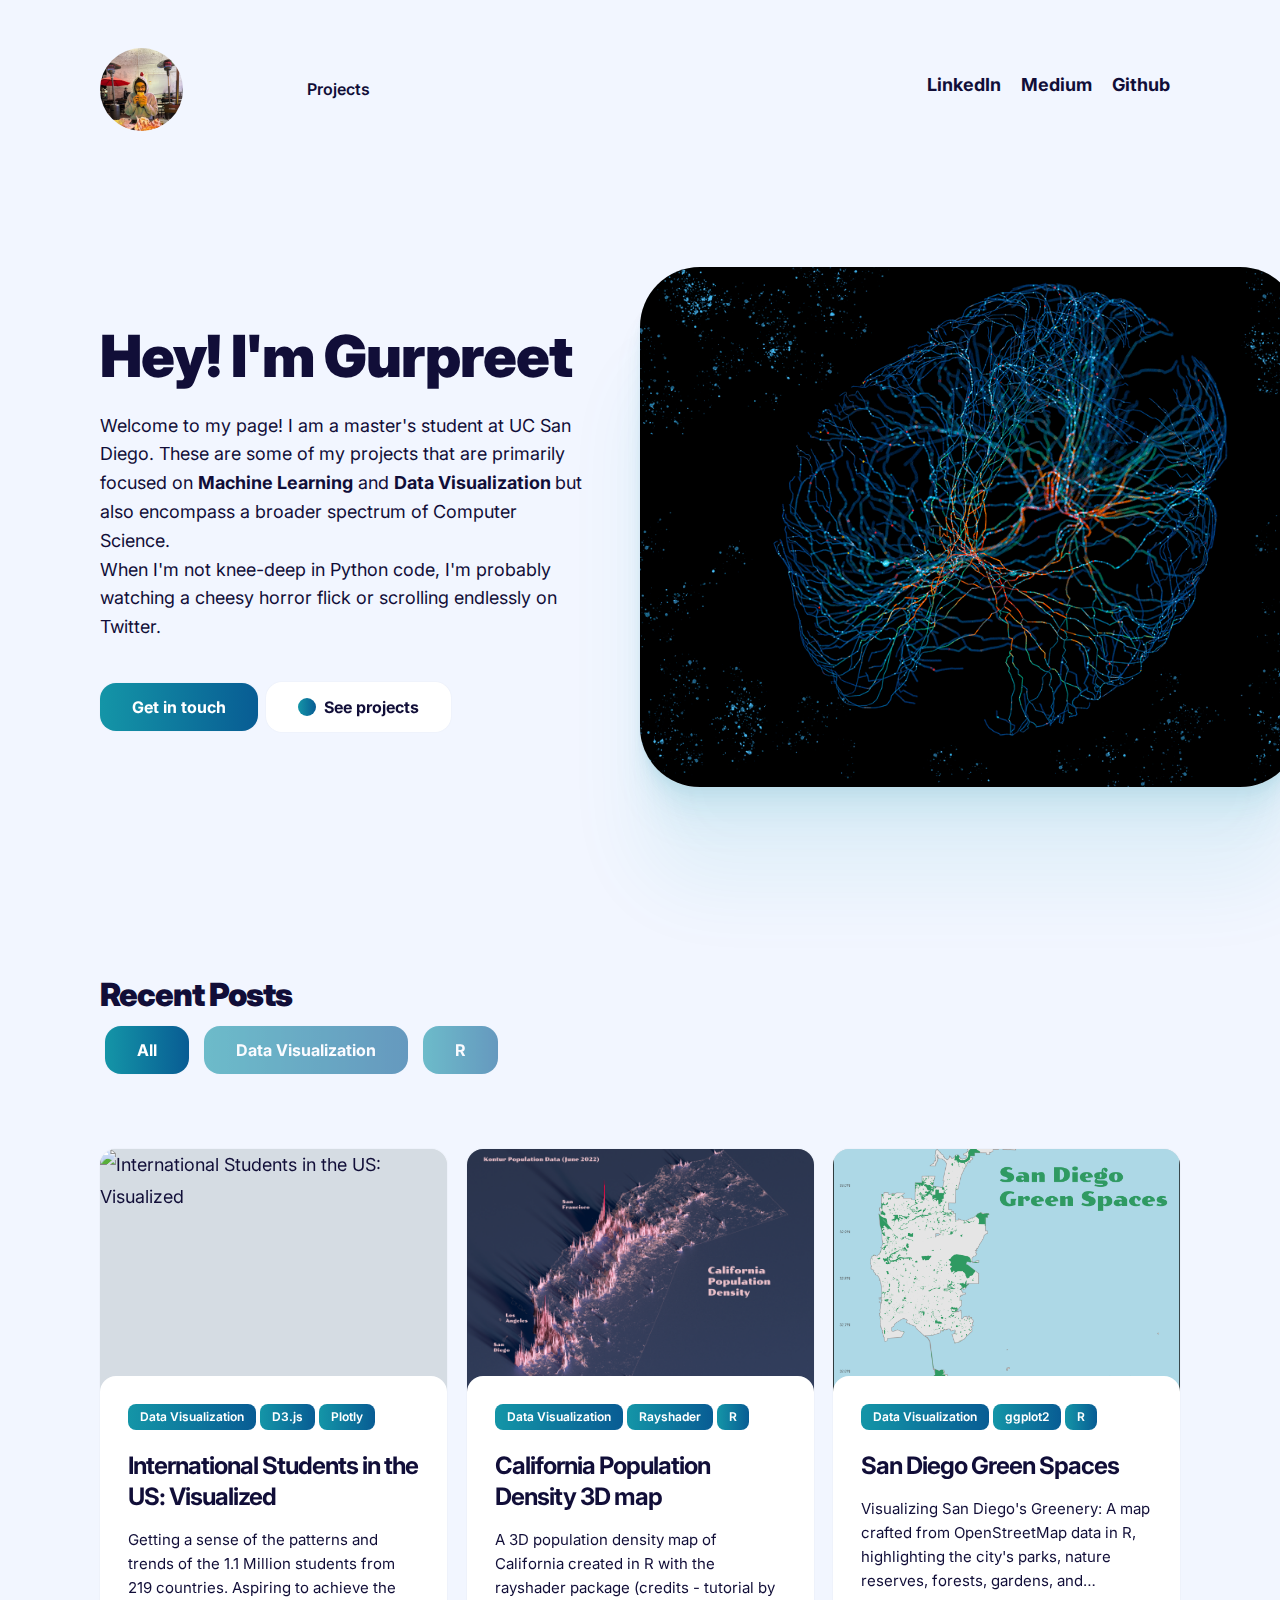
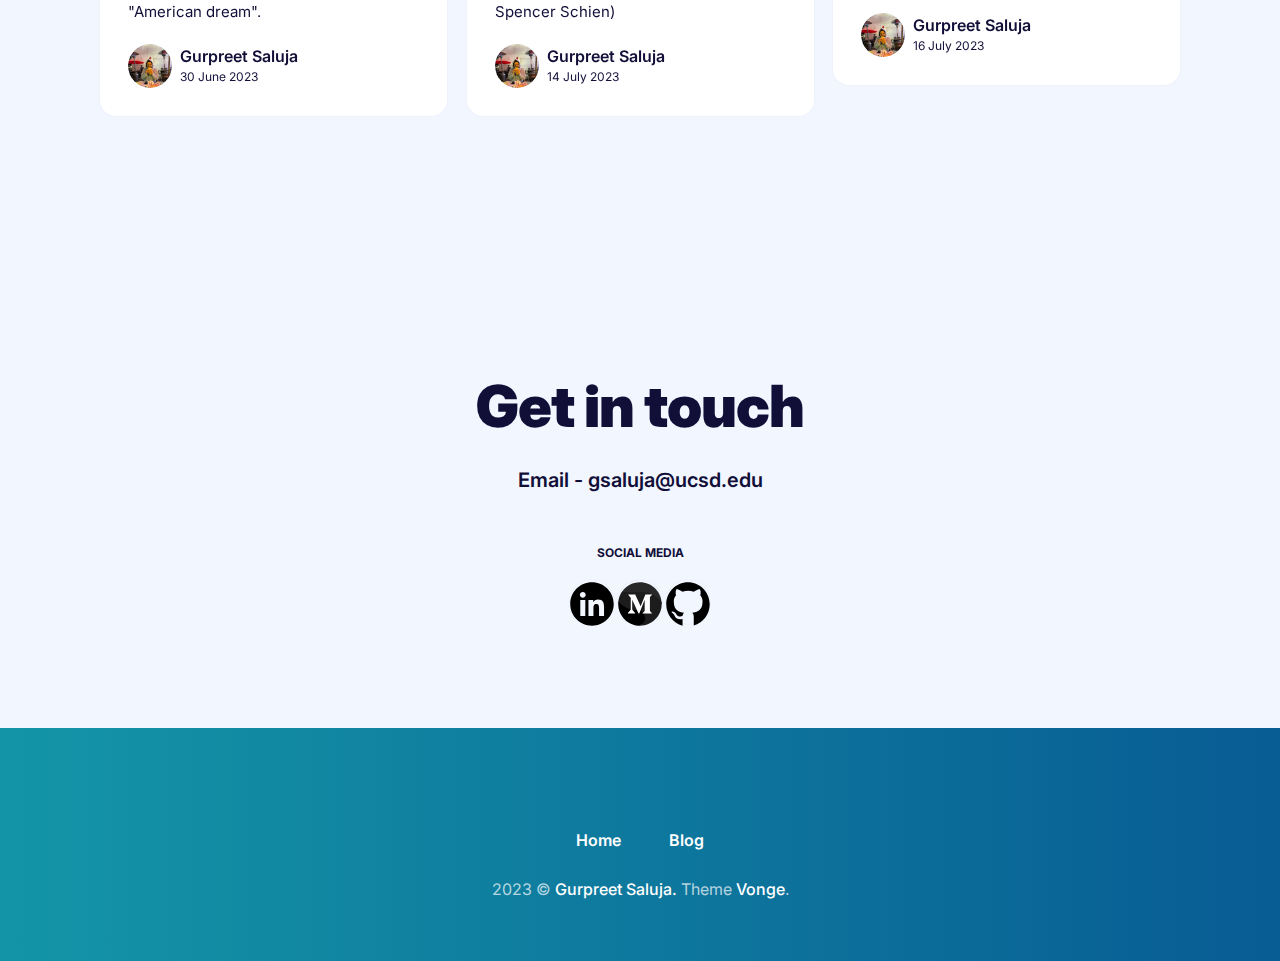
==== commit 30e51494: "Updated posts section. Added filter tags" ====
--- a/index.html
+++ b/index.html
@@ -139,7 +139,7 @@
             <div class="c-hero__btn">
               <a href="#contact" class="cta-button c-button c-button--primary c-button--small">Get in touch</a>
               <a class="works-button c-button c-button--secondary c-button--small" href="#blog">
-                <span class="circle-bg"><i class="ion ion-md-arrow-down button-arrow"></i></span> See my works
+                <span class="circle-bg"><i class="ion ion-md-arrow-down button-arrow"></i></span> See projects
               </a>
             </div>
           </div>
@@ -172,7 +172,10 @@
               <h2 class="section__title">Recent Posts</h2>
               <!-- <a class="section__link" href="/blog">View all <i class="ion ion-md-arrow-forward"></i></a> -->
             </div>
-            <div class="section__description"><p>Stuff about CS, ML, philosophy and everything else that makes up life... </p> </div>
+            <!-- <div class="section__description"><p>Stuff about CS, ML, philosophy and everything else that makes up life... </p> </div> -->
+            <a class="filter-tag cta-button c-button c-button--primary c-button--small active" href="#" data-tag="All">All</a>
+            <a class="filter-tag cta-button c-button c-button--primary c-button--small" href="#" data-tag="Data Visualization">Data Visualization</a>
+            <a class="filter-tag cta-button c-button c-button--primary c-button--small" href="#" data-tag="R">R</a>
           </div>
 
           
@@ -225,17 +228,14 @@
         </div>
       </div>
     </div>
-              <!--bookshop-live end-->
-                  
-                    <!--bookshop-live name(blog-card/blog-card.jekyll.html) params(post=post) context(post=site.posts[1]) -->
-              
+                  <!--End of post-->
     <div class="c-blog-card col col-4 col-d-6 col-t-12">
       <div class="c-blog-card__inner">
 
         
         <div class="c-blog-card__image-wrap">
-          <a class="c-blog-card__image" href="/blog/do-what-you-can-with-what-you-have-where-you-are">
-            <img loading="lazy" src="/images/post-2.jpg" alt="Do what you can, with what you have, where you are">
+          <a class="c-blog-card__image" target="_blank" href="https://github.com/gsaluja-og/map_visualizations">
+            <img loading="lazy" src="/images/California_Population_Density_2022_smaller.png" alt="California Population Density 3d map">
           </a>
         </div>
         
@@ -245,19 +245,21 @@
           
           <div class="c-blog-card__tags-box">
             
-            <a href="/tag/life" class="c-blog-card__tag">life</a>
-            
-            <a href="/tag/story" class="c-blog-card__tag">story</a>
+            <a class="c-blog-card__tag">Data Visualization</a>
+            <a class="c-blog-card__tag">Rayshader</a>
+            <a class="c-blog-card__tag">R</a>
             
           </div>
           
 
           <h2 class="c-blog-card__title">
-            <a href="/blog/do-what-you-can-with-what-you-have-where-you-are">Do what you can, with what you have, where you are</a>
+            <a target="_blank" href="https://github.com/gsaluja-og/map_visualizations">
+              California Population Density 3D map
+            </a>
           </h2>
 
           <p class="c-blog-card__excerpt">
-            Bring to the table win-win survival strategies to ensure proactive domination. At the end of the day, going forward.
+            A 3D population density map of California created in R with the rayshader package (credits - tutorial by Spencer Schien)
           </p>
 
           <div class="c-blog-card__meta">
@@ -266,106 +268,61 @@
             </div>
             <div class="c-blog-card__info">
               <div class="c-blog-card__author-name">Gurpreet Saluja</div>
-              <span class="c-blog-card__date"><time datetime="2018-11-12T04:01:35-08:00">12 Nov 2018</time></span>
-            </div>
-          </div>
-
-        </div>
-      </div>
-    </div>
-              <!--bookshop-live end-->
-                  
-                    <!--bookshop-live name(blog-card/blog-card.jekyll.html) params(post=post) context(post=site.posts[2]) -->
-              
+              <span class="c-blog-card__date"><time datetime="2023-07-14">14 July 2023</time></span>
+            </div>
+          </div>
+
+        </div>
+      </div>
+    </div>
+               <!--End of post-->
+
     <div class="c-blog-card col col-4 col-d-6 col-t-12">
-      <div class="c-blog-card__inner">
-
-        
-        <div class="c-blog-card__image-wrap">
-          <a class="c-blog-card__image" href="/blog/strive-not-to-be-a-success-but-rather-to-be-of-value">
-            <img loading="lazy" src="/images/post-3.jpg" alt="Strive not to be a success, but rather to be of value">
+    <div class="c-blog-card__inner">
+
+      
+      <div class="c-blog-card__image-wrap">
+        <a class="c-blog-card__image" target="_blank" href="https://github.com/gsaluja-og/map_visualizations">
+          <img loading="lazy" src="/images/San_Diego_Green_Spaces.png" alt="San Diego Green Spaces Map">
+        </a>
+      </div>
+      
+
+      <div class="c-blog-card__content">
+
+        
+        <div class="c-blog-card__tags-box">
+          
+          <a class="c-blog-card__tag">Data Visualization</a>
+          <a class="c-blog-card__tag">ggplot2</a>
+          <a class="c-blog-card__tag">R</a>
+          
+        </div>
+        
+
+        <h2 class="c-blog-card__title">
+          <a target="_blank" href="https://github.com/gsaluja-og/map_visualizations">
+            San Diego Green Spaces
           </a>
-        </div>
-        
-
-        <div class="c-blog-card__content">
-
-          
-          <div class="c-blog-card__tags-box">
-            
-            <a href="/tag/life" class="c-blog-card__tag">life</a>
-            
-            <a href="/tag/notes" class="c-blog-card__tag">notes</a>
-            
-          </div>
-          
-
-          <h2 class="c-blog-card__title">
-            <a href="/blog/strive-not-to-be-a-success-but-rather-to-be-of-value">Strive not to be a success, but rather to be of value</a>
-          </h2>
-
-          <p class="c-blog-card__excerpt">
-            Bring to the table win-win survival strategies to ensure proactive domination. At the end of the day, going forward.
-          </p>
-
-          <div class="c-blog-card__meta">
-            <div class="c-blog-card__author-image">
-              <img loading="lazy" src="/images/me.jpg" alt="Gurpreet Saluja">
-            </div>
-            <div class="c-blog-card__info">
-              <div class="c-blog-card__author-name">Gurpreet Saluja</div>
-              <span class="c-blog-card__date"><time datetime="2018-11-11T04:01:35-08:00">11 Nov 2018</time></span>
-            </div>
-          </div>
-
-        </div>
-      </div>
-    </div>
-
-    <div class="c-blog-card col col-4 col-d-6 col-t-12">
-      <div class="c-blog-card__inner">
-
-        
-        <div class="c-blog-card__image-wrap">
-          <a class="c-blog-card__image" href="/blog/strive-not-to-be-a-success-but-rather-to-be-of-value">
-            <img loading="lazy" src="/images/post-3.jpg" alt="Strive not to be a success, but rather to be of value">
-          </a>
-        </div>
-        
-
-        <div class="c-blog-card__content">
-
-          
-          <div class="c-blog-card__tags-box">
-            
-            <a href="/tag/life" class="c-blog-card__tag">life</a>
-            
-            <a href="/tag/notes" class="c-blog-card__tag">notes</a>
-            
-          </div>
-          
-
-          <h2 class="c-blog-card__title">
-            <a href="/blog/strive-not-to-be-a-success-but-rather-to-be-of-value">Strive not to be a success, but rather to be of value</a>
-          </h2>
-
-          <p class="c-blog-card__excerpt">
-            Bring to the table win-win survival strategies to ensure proactive domination. At the end of the day, going forward.
-          </p>
-
-          <div class="c-blog-card__meta">
-            <div class="c-blog-card__author-image">
-              <img loading="lazy" src="/images/me.jpg" alt="Gurpreet Saluja">
-            </div>
-            <div class="c-blog-card__info">
-              <div class="c-blog-card__author-name">Gurpreet Saluja</div>
-              <span class="c-blog-card__date"><time datetime="2018-11-11T04:01:35-08:00">11 Nov 2018</time></span>
-            </div>
-          </div>
-
-        </div>
-      </div>
-    </div>
+        </h2>
+
+        <p class="c-blog-card__excerpt">
+          Visualizing San Diego's Greenery: A map crafted from OpenStreetMap data in R, highlighting the city's parks, nature reserves, forests, gardens, and meadows.
+        </p>
+
+        <div class="c-blog-card__meta">
+          <div class="c-blog-card__author-image">
+            <img loading="lazy" src="/images/me.jpg" alt="Gurpreet Saluja">
+          </div>
+          <div class="c-blog-card__info">
+            <div class="c-blog-card__author-name">Gurpreet Saluja</div>
+            <span class="c-blog-card__date"><time datetime="2023-07-16">16 July 2023</time></span>
+          </div>
+        </div>
+
+      </div>
+    </div>
+  </div>
             
 </div>
           
@@ -376,9 +333,7 @@
   </div>
 </section>
 <!-- end blog -->
-          <!--bookshop-live end-->
-
-    <!--bookshop-live name(contact-form/contact-form.jekyll.html) params(bind=block) context(block=content_blocks[2]) -->
+
           <!-- begin contact -->
 
 <div class="c-contact-form" id="contact">
@@ -458,5 +413,48 @@
 
     <script src="/js/scripts.js"></script>
     <script src="/js/common.js"></script>
+    <script src="https://code.jquery.com/jquery-3.6.0.min.js"></script>
+    <script>
+$(document).ready(function() {
+    $('.filter-tag').click(function(e) {
+        e.preventDefault();
+
+        // remove active class from all tags
+        $('.filter-tag').removeClass('active');
+        
+        // add active class to the clicked tag
+        $(this).addClass('active');
+
+        // get the tag from the clicked link
+        var filterTag = $(this).data('tag');
+
+        if (filterTag === "All") {
+            // If "All" tag is clicked, show all posts
+            $('.c-blog-card').show();
+            return;  // exit from the function
+        }
+
+        // loop through each blog card
+        $('.c-blog-card').each(function() {
+            var hasTag = false;
+
+            // check if this card has the tag
+            $(this).find('.c-blog-card__tag').each(function() {
+                if ($(this).text().trim() === filterTag) {
+                    hasTag = true;
+                }
+            });
+
+            // show/hide the card based on whether it has the tag
+            if (hasTag) {
+                $(this).show();
+            } else {
+                $(this).hide();
+            }
+        });
+    });
+});
+
+    </script>
 </body>
 </html>--- a/assets/main.css
+++ b/assets/main.css
@@ -2299,6 +2299,37 @@
     max-height: 100px;
     border-radius: 50%;
   }
+
+  .filter-tag {
+    display: inline-block;
+    margin: 15px 5px;
+    padding: 5px 10px;
+    background: linear-gradient(90deg, #1495a7 0%, #003687 107%);
+    cursor: pointer;
+    text-decoration: none;
+    color: white;
+    border-radius: 5px;
+    transition: background-color 0.2s, opacity 0.2s;
+}
+
+.filter-tag:not(.active) {
+  opacity: 0.6;
+}
+
+.filter-tag.active {
+    font-weight: bold;
+}
+
+  .circular--portrait { 
+    position: relative; 
+    width: 120px; 
+    height: 100px; 
+    overflow: hidden; 
+    border-radius: 50%; } 
+  .circular--portrait img { 
+    width: 100%; height: auto; 
+    }
+
   .main-nav {
     display: flex;
     align-items: center;
@@ -2313,6 +2344,12 @@
     vertical-align: middle;
   }
 }
+@media (max-width: 768px) {
+  .filter-tag {
+      margin: 5px 5px; /* This adds 5px margin on top and bottom in addition to left and right */
+  }
+}
+
 @media only screen and (max-width: 1024px) {
   .main-nav {
     position: fixed;
@@ -3334,7 +3371,7 @@
     margin-bottom: 20px;
     color: #110E38;
     overflow-y: hidden;
-    -webkit-line-clamp: 3;
+    -webkit-line-clamp: 4;
     -webkit-box-orient: vertical;
   }
   .c-blog-card__meta {
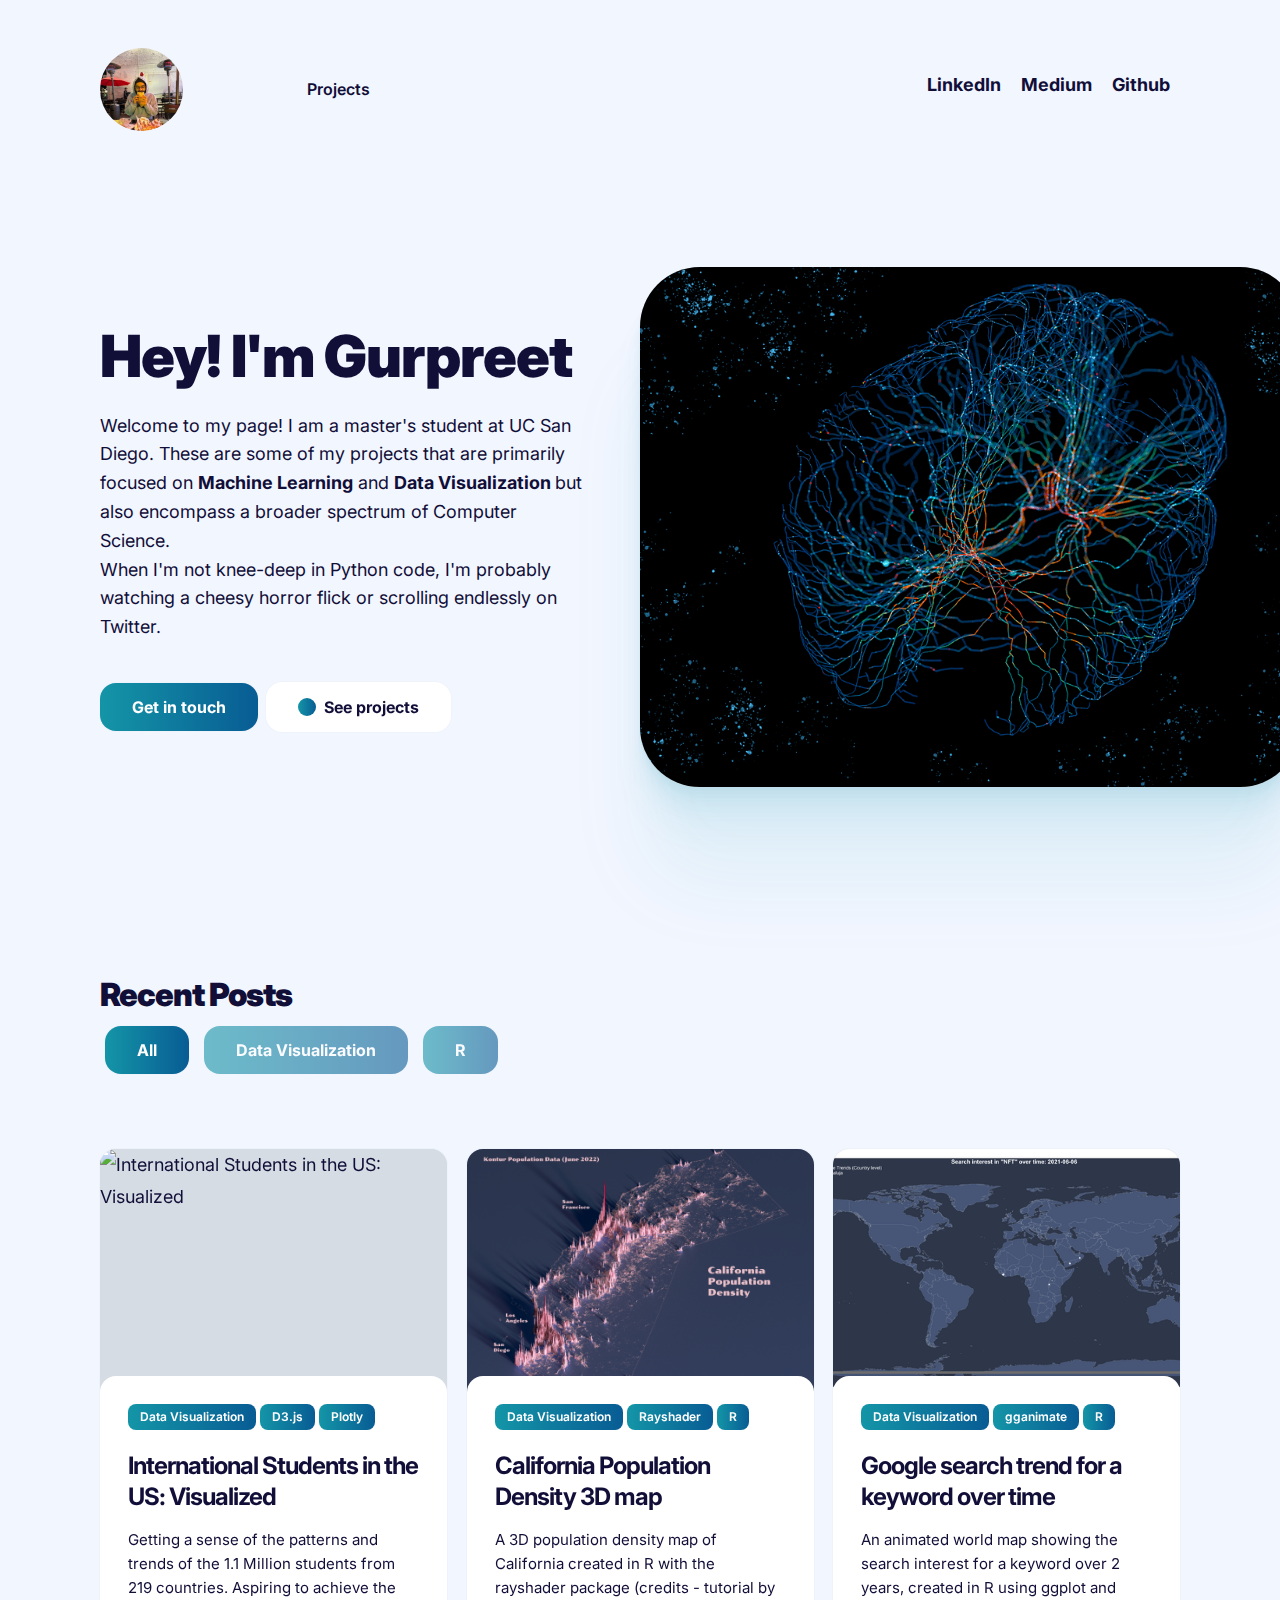
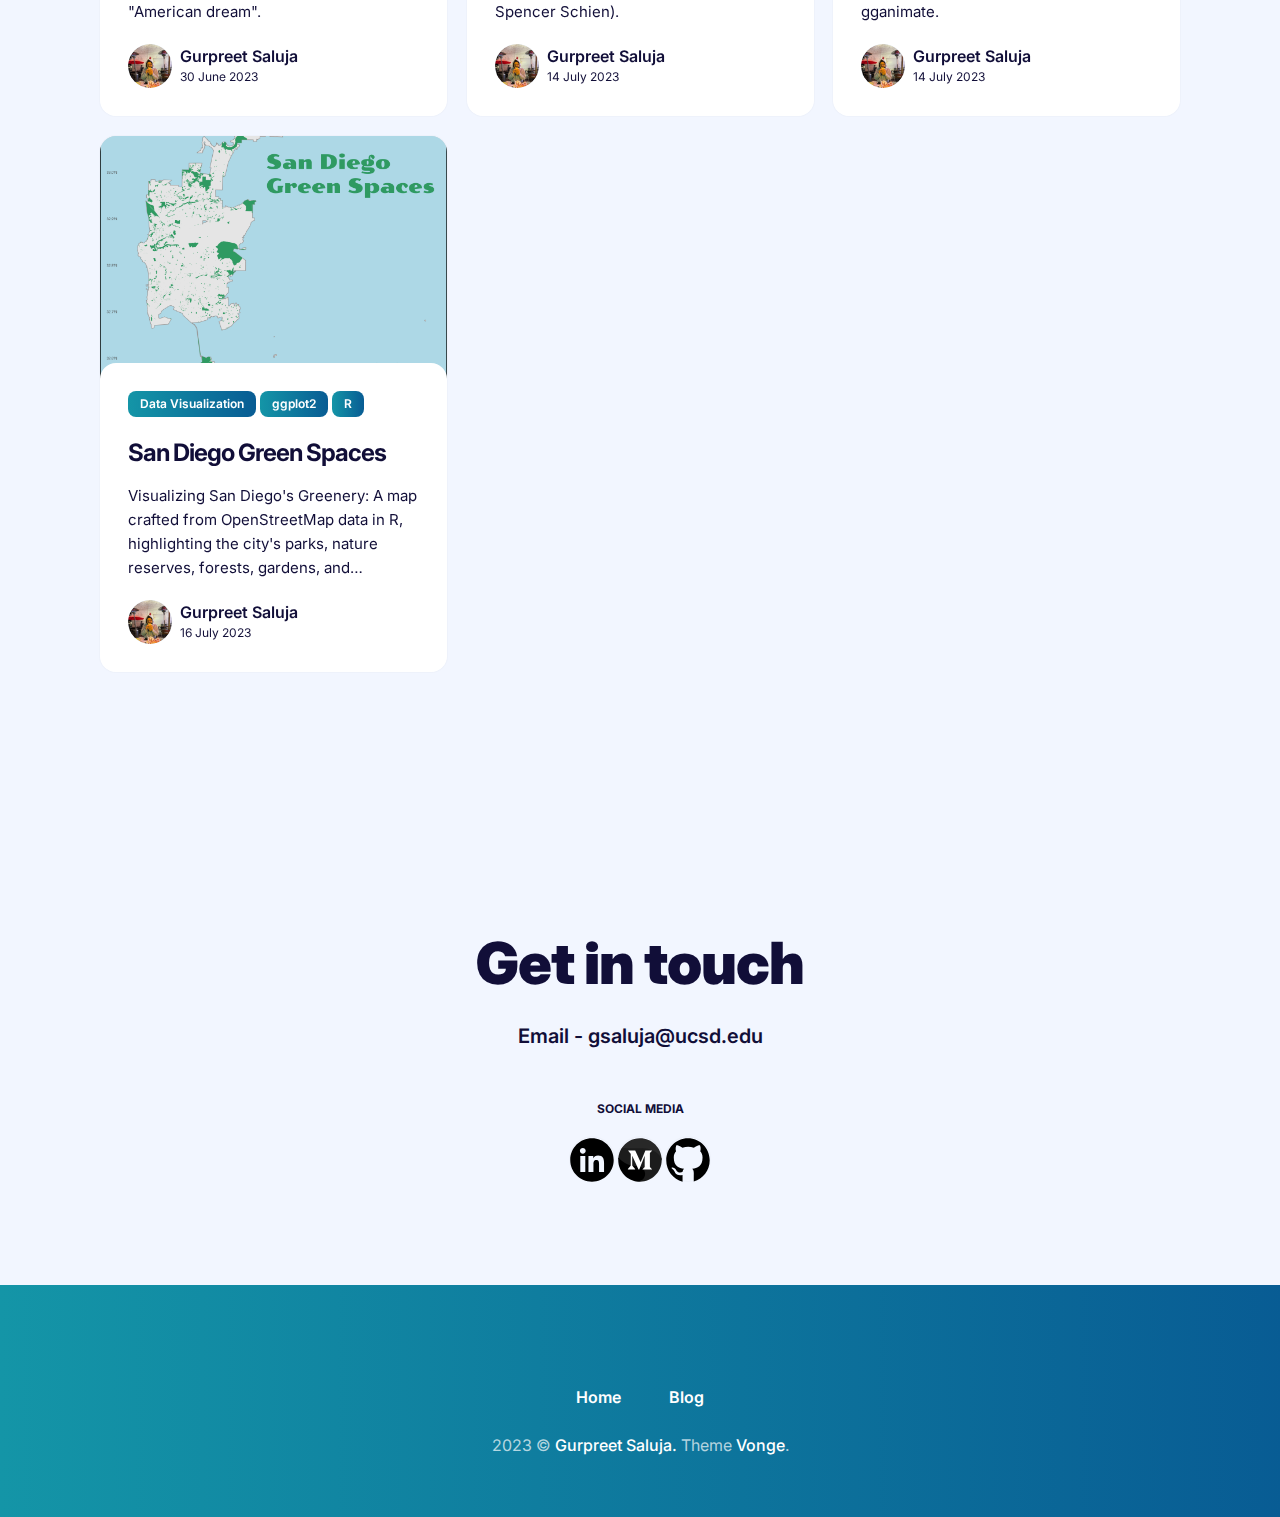
==== commit 568faaee: "Fixing wrong commit" ====
--- a/index.html
+++ b/index.html
@@ -259,7 +259,7 @@
           </h2>
 
           <p class="c-blog-card__excerpt">
-            A 3D population density map of California created in R with the rayshader package (credits - tutorial by Spencer Schien)
+            A 3D population density map of California created in R with the rayshader package (credits - tutorial by Spencer Schien).
           </p>
 
           <div class="c-blog-card__meta">
@@ -275,7 +275,55 @@
         </div>
       </div>
     </div>
-               <!--End of post-->
+      <!--End of post-->
+
+      <div class="c-blog-card col col-4 col-d-6 col-t-12">
+      <div class="c-blog-card__inner">
+
+        
+        <div class="c-blog-card__image-wrap">
+          <a class="c-blog-card__image" target="_blank" href="https://github.com/gsaluja-og/google_trends_visualization">
+            <img loading="lazy" src="/images/NFTTrend15secSMALL.gif" alt="NFT Search trend on a world map">
+          </a>
+        </div>
+        
+
+        <div class="c-blog-card__content">
+
+          
+          <div class="c-blog-card__tags-box">
+            
+            <a class="c-blog-card__tag">Data Visualization</a>
+            <a class="c-blog-card__tag">gganimate</a>
+            <a class="c-blog-card__tag">R</a>
+            
+          </div>
+          
+
+          <h2 class="c-blog-card__title">
+            <a target="_blank" href="https://github.com/gsaluja-og/google_trends_visualization">
+              Google search trend for a keyword over time
+            </a>
+          </h2>
+
+          <p class="c-blog-card__excerpt">
+            An animated world map showing the search interest for a keyword over 2 years, created in R using ggplot and gganimate.
+          </p>
+
+          <div class="c-blog-card__meta">
+            <div class="c-blog-card__author-image">
+              <img loading="lazy" src="/images/me.jpg" alt="Gurpreet Saluja">
+            </div>
+            <div class="c-blog-card__info">
+              <div class="c-blog-card__author-name">Gurpreet Saluja</div>
+              <span class="c-blog-card__date"><time datetime="2023-07-14">14 July 2023</time></span>
+            </div>
+          </div>
+
+        </div>
+      </div>
+    </div>
+                <!--End of post-->
 
     <div class="c-blog-card col col-4 col-d-6 col-t-12">
     <div class="c-blog-card__inner">
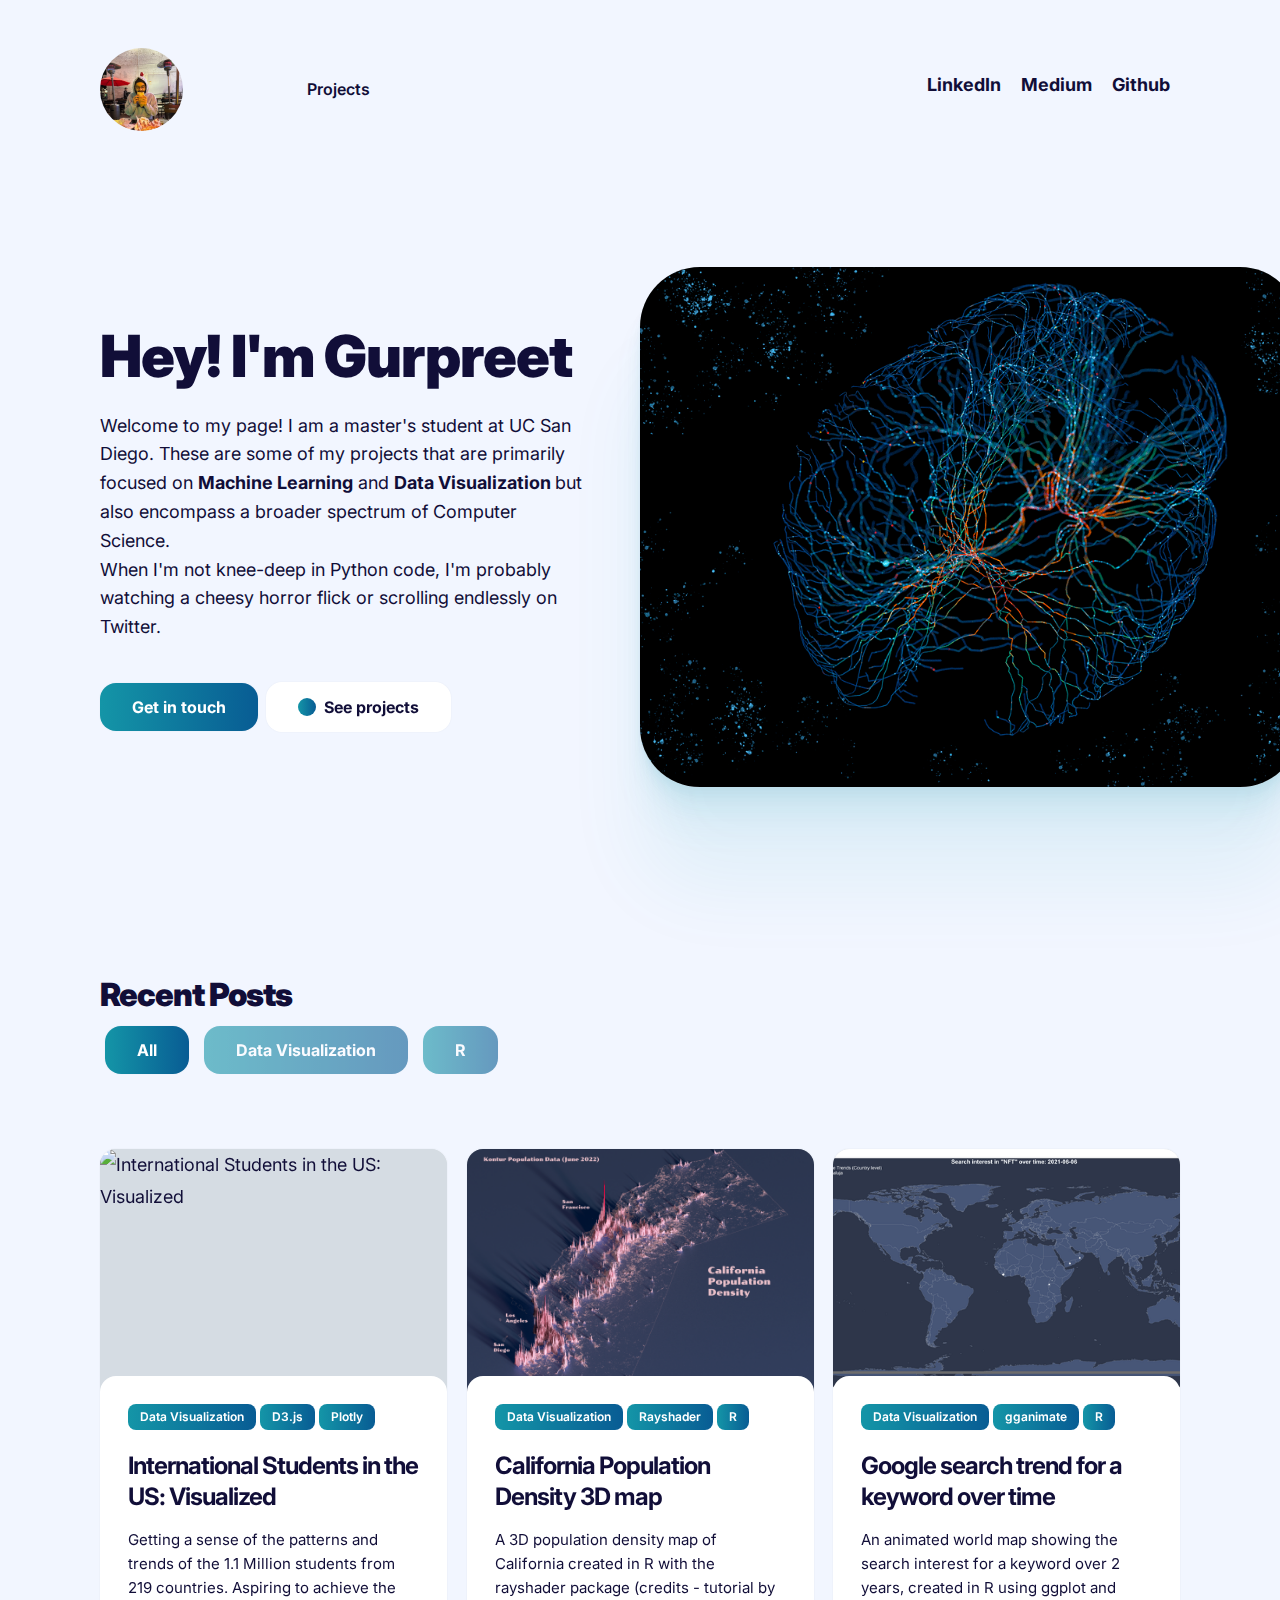
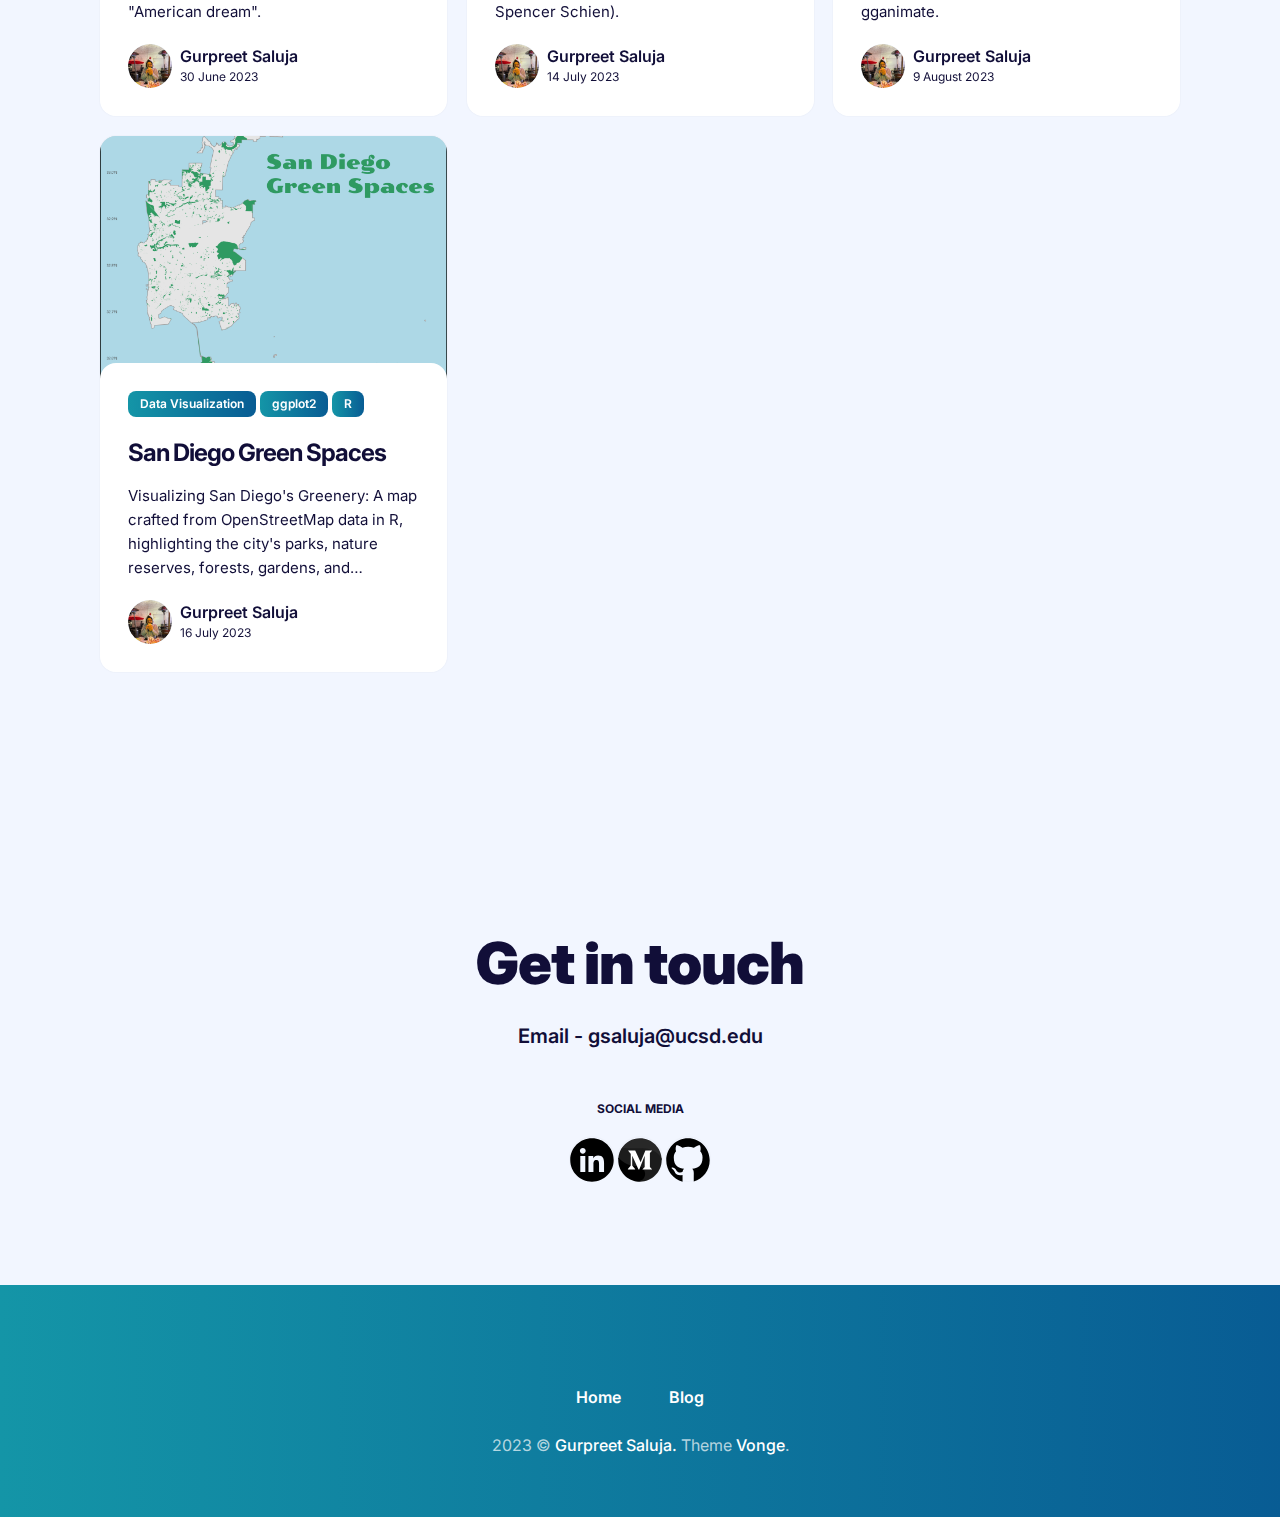
==== commit 17a50b46: "Updated post date" ====
--- a/index.html
+++ b/index.html
@@ -316,7 +316,7 @@
             </div>
             <div class="c-blog-card__info">
               <div class="c-blog-card__author-name">Gurpreet Saluja</div>
-              <span class="c-blog-card__date"><time datetime="2023-07-14">14 July 2023</time></span>
+              <span class="c-blog-card__date"><time datetime="2023-08-09">9 August 2023</time></span>
             </div>
           </div>
 
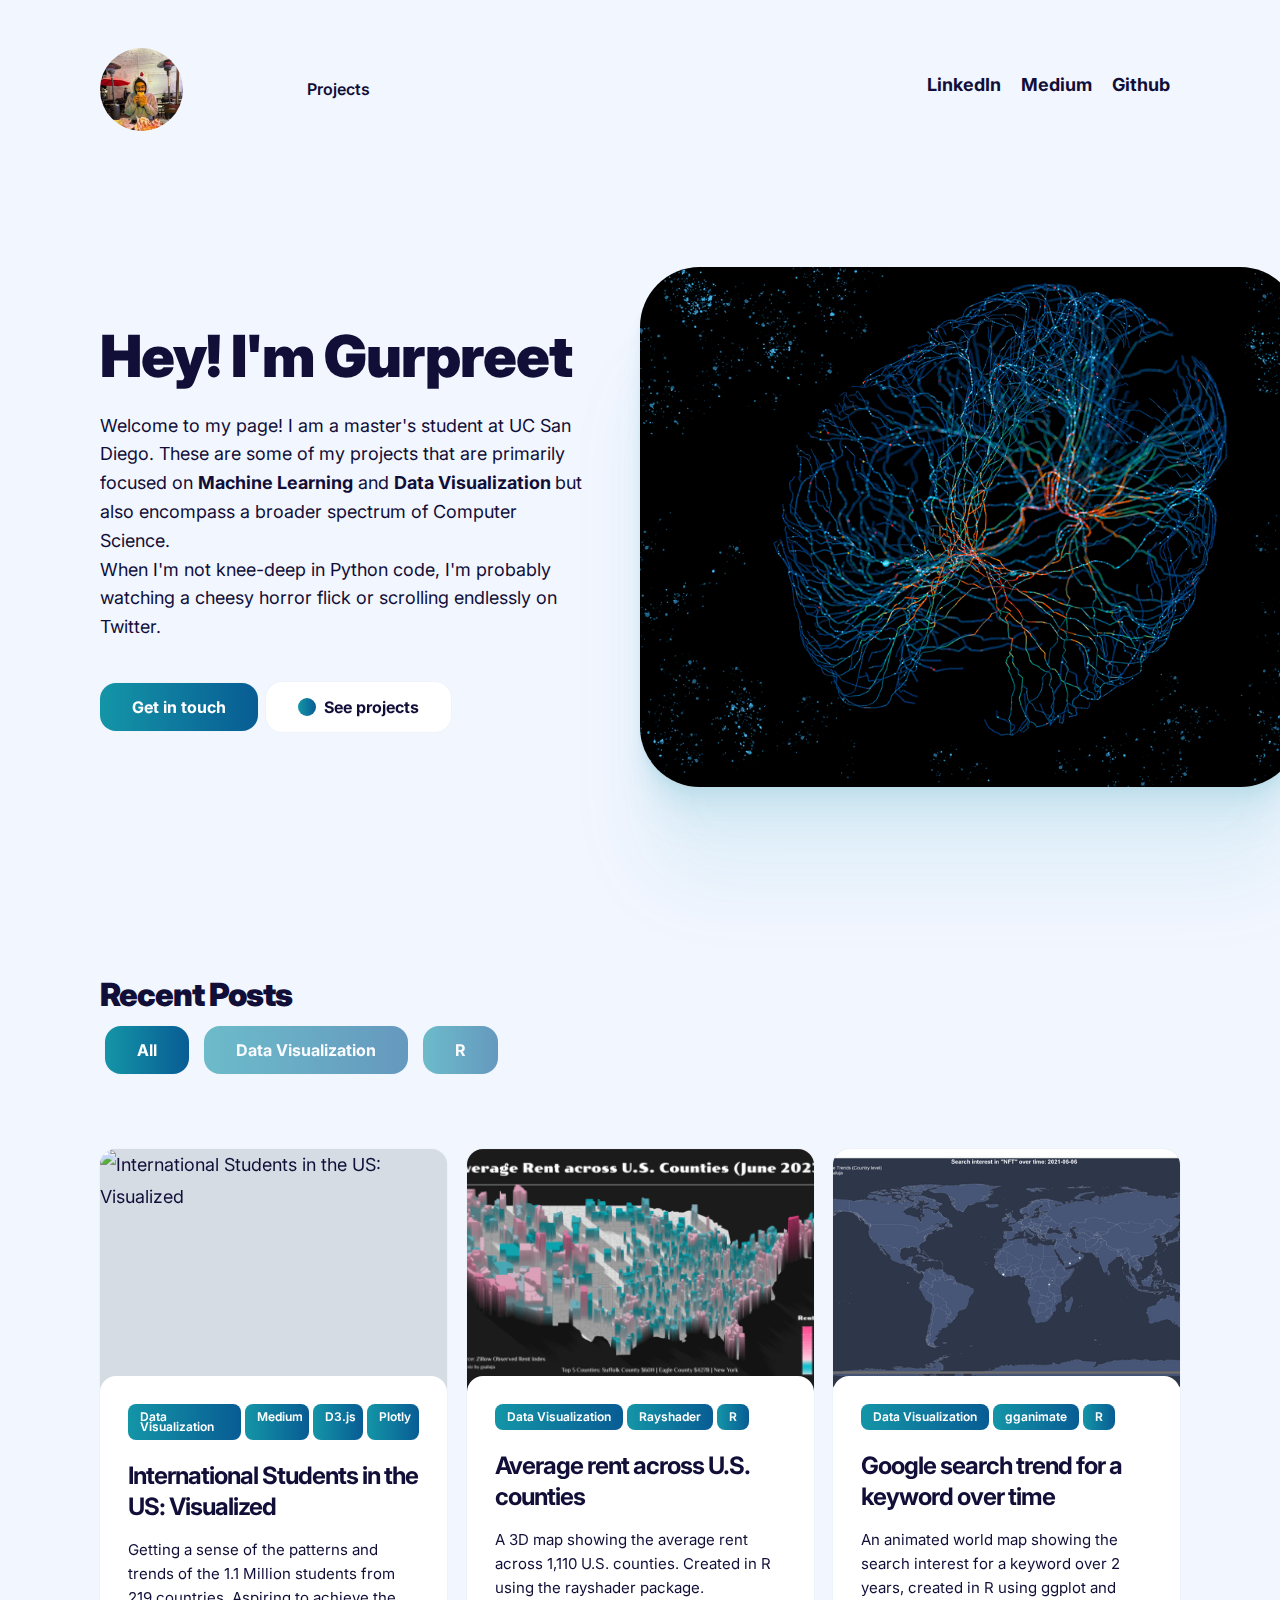
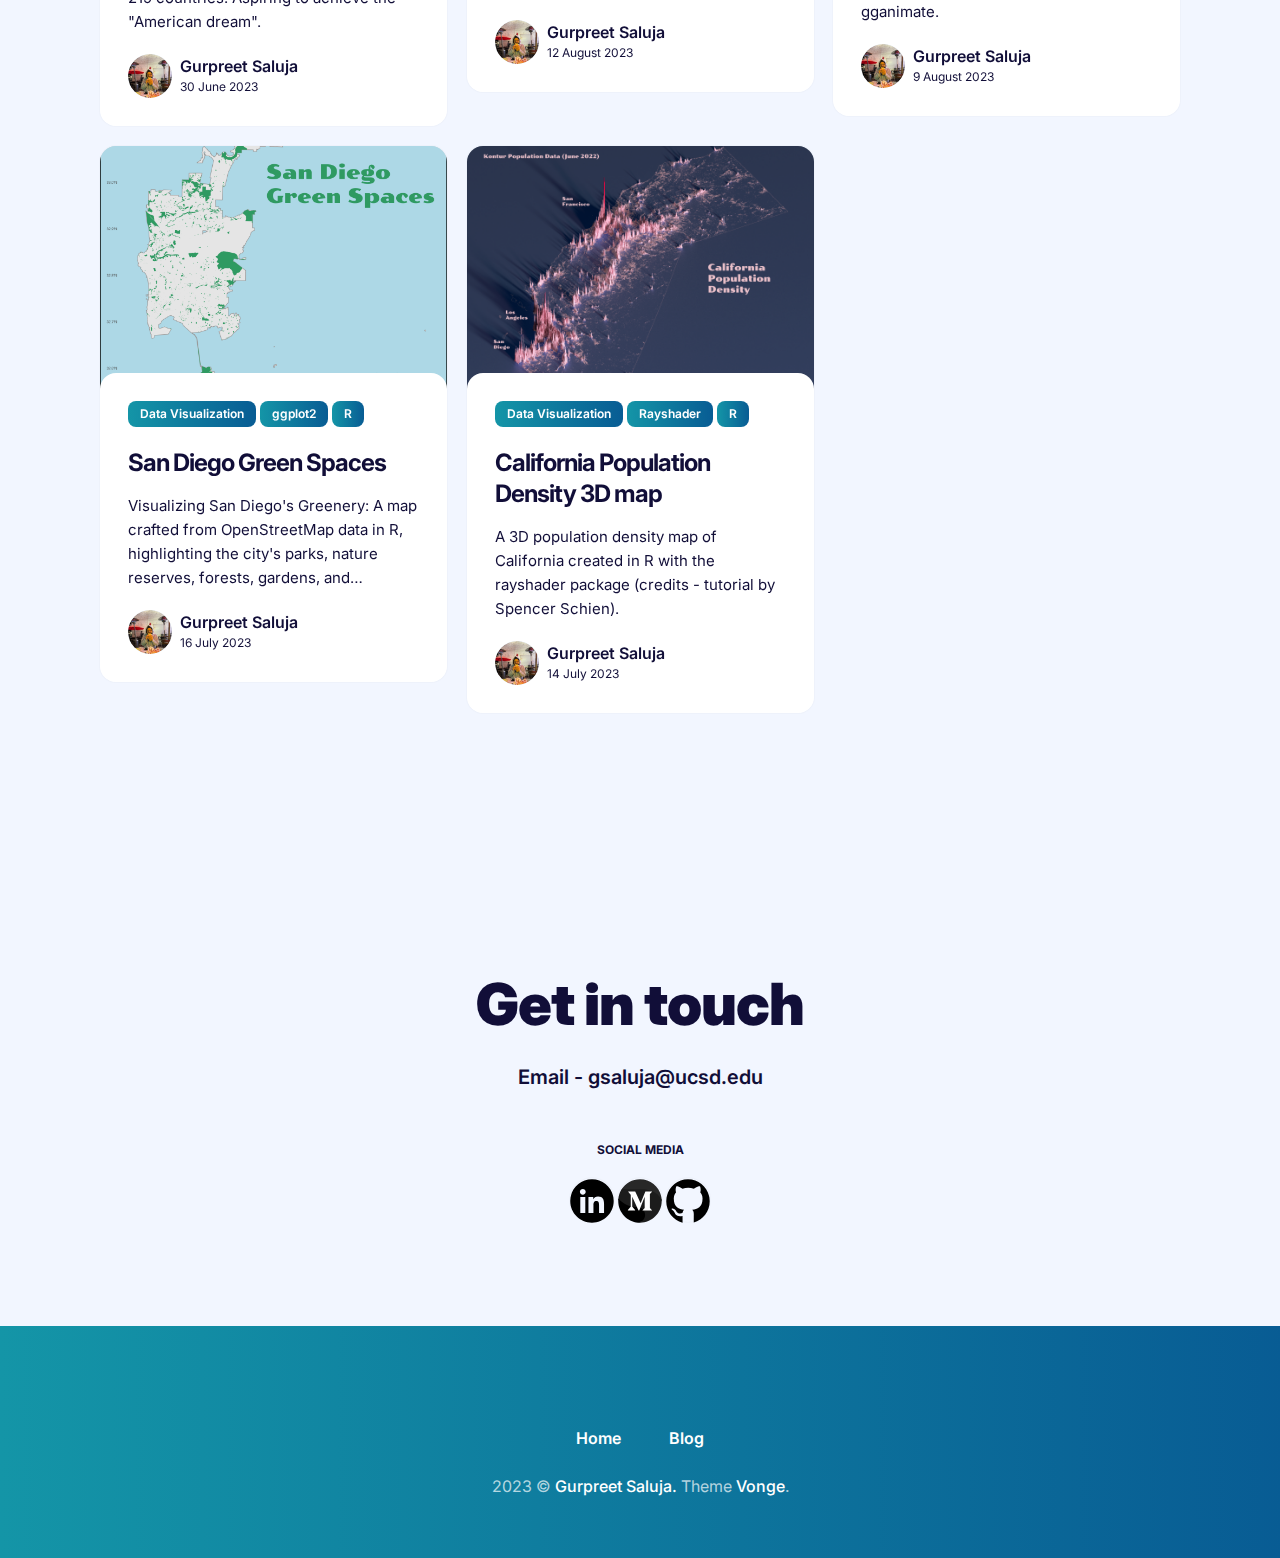
==== commit 6d2705c7: "Added US rent map" ====
--- a/index.html
+++ b/index.html
@@ -199,6 +199,7 @@
           <div class="c-blog-card__tags-box">
             
             <a class="c-blog-card__tag">Data Visualization</a>
+            <a class="c-blog-card__tag">Medium</a>
             <a class="c-blog-card__tag">D3.js</a>
             <a class="c-blog-card__tag">Plotly</a>
             
@@ -235,7 +236,7 @@
         
         <div class="c-blog-card__image-wrap">
           <a class="c-blog-card__image" target="_blank" href="https://github.com/gsaluja-og/map_visualizations">
-            <img loading="lazy" src="/images/California_Population_Density_2022_smaller.png" alt="California Population Density 3d map">
+            <img loading="lazy" src="/images/RentUSCountyLevel3dFinal.png" alt="Average Rent US County Level 3d map">
           </a>
         </div>
         
@@ -254,12 +255,12 @@
 
           <h2 class="c-blog-card__title">
             <a target="_blank" href="https://github.com/gsaluja-og/map_visualizations">
-              California Population Density 3D map
+              Average rent across U.S. counties
             </a>
           </h2>
 
           <p class="c-blog-card__excerpt">
-            A 3D population density map of California created in R with the rayshader package (credits - tutorial by Spencer Schien).
+            A 3D map showing the average rent across 1,110 U.S. counties. Created in R using the rayshader package.
           </p>
 
           <div class="c-blog-card__meta">
@@ -268,7 +269,7 @@
             </div>
             <div class="c-blog-card__info">
               <div class="c-blog-card__author-name">Gurpreet Saluja</div>
-              <span class="c-blog-card__date"><time datetime="2023-07-14">14 July 2023</time></span>
+              <span class="c-blog-card__date"><time datetime="2023-08-12">12 August 2023</time></span>
             </div>
           </div>
 
@@ -371,6 +372,55 @@
       </div>
     </div>
   </div>
+
+  <!--End of post-->
+  <div class="c-blog-card col col-4 col-d-6 col-t-12">
+    <div class="c-blog-card__inner">
+
+      
+      <div class="c-blog-card__image-wrap">
+        <a class="c-blog-card__image" target="_blank" href="https://github.com/gsaluja-og/map_visualizations">
+          <img loading="lazy" src="/images/California_Population_Density_2022_smaller.png" alt="California Population Density 3d map">
+        </a>
+      </div>
+      
+
+      <div class="c-blog-card__content">
+
+        
+        <div class="c-blog-card__tags-box">
+          
+          <a class="c-blog-card__tag">Data Visualization</a>
+          <a class="c-blog-card__tag">Rayshader</a>
+          <a class="c-blog-card__tag">R</a>
+          
+        </div>
+        
+
+        <h2 class="c-blog-card__title">
+          <a target="_blank" href="https://github.com/gsaluja-og/map_visualizations">
+            California Population Density 3D map
+          </a>
+        </h2>
+
+        <p class="c-blog-card__excerpt">
+          A 3D population density map of California created in R with the rayshader package (credits - tutorial by Spencer Schien).
+        </p>
+
+        <div class="c-blog-card__meta">
+          <div class="c-blog-card__author-image">
+            <img loading="lazy" src="/images/me.jpg" alt="Gurpreet Saluja">
+          </div>
+          <div class="c-blog-card__info">
+            <div class="c-blog-card__author-name">Gurpreet Saluja</div>
+            <span class="c-blog-card__date"><time datetime="2023-07-14">14 July 2023</time></span>
+          </div>
+        </div>
+
+      </div>
+    </div>
+  </div>
+  <!--End of post-->
             
 </div>
           
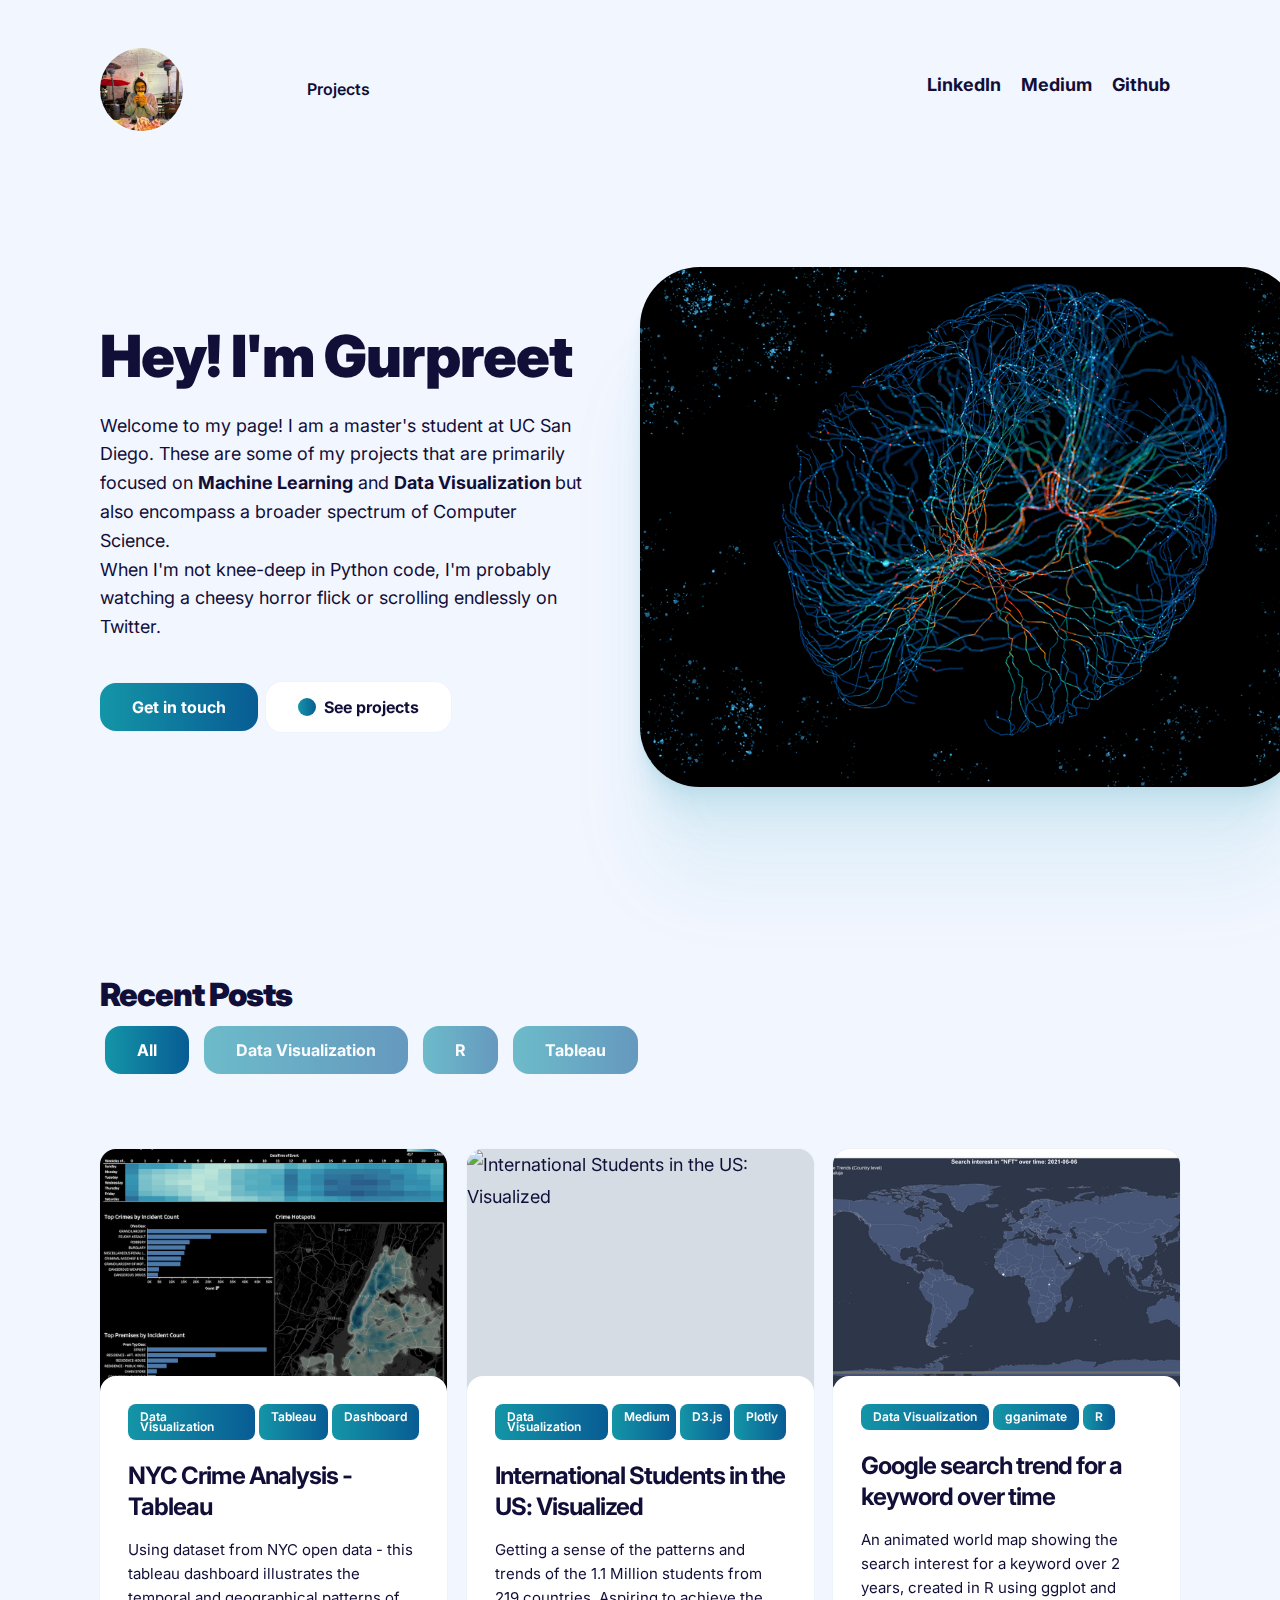
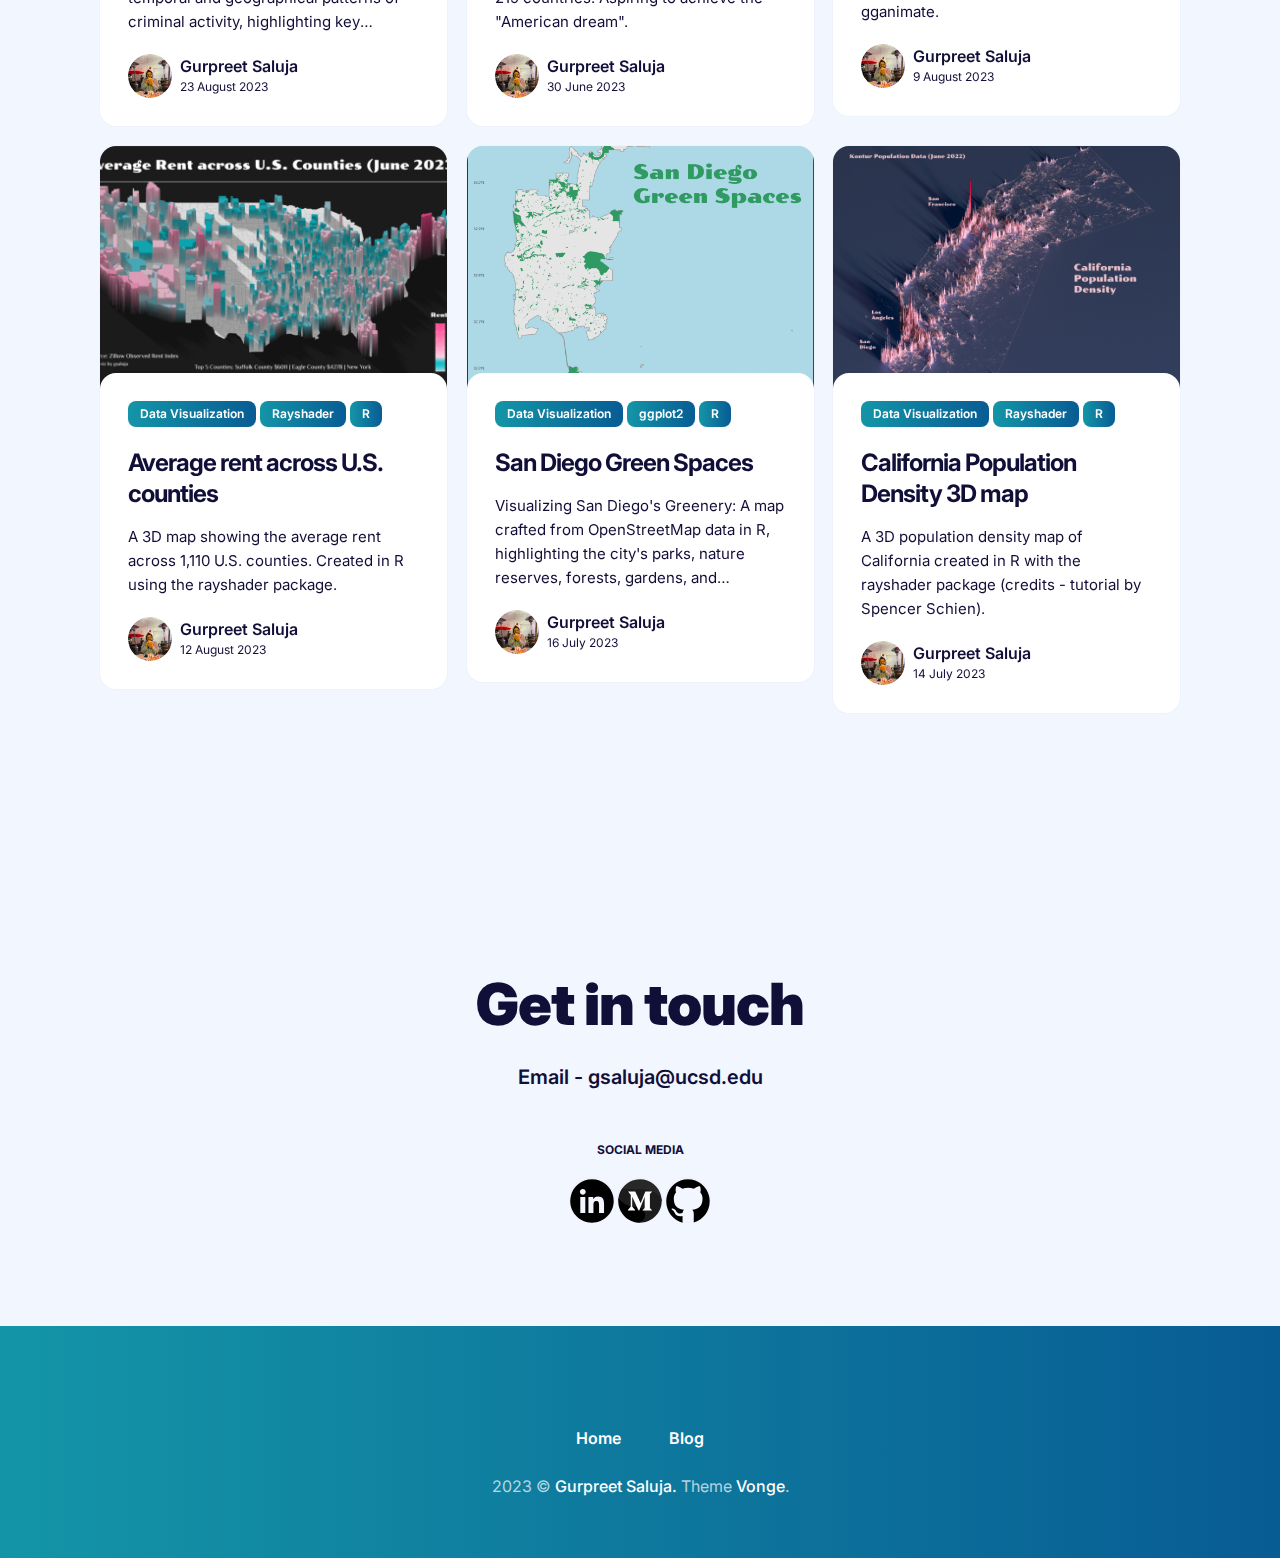
==== commit e2325118: "Added tableau dashboard" ====
--- a/index.html
+++ b/index.html
@@ -176,12 +176,61 @@
             <a class="filter-tag cta-button c-button c-button--primary c-button--small active" href="#" data-tag="All">All</a>
             <a class="filter-tag cta-button c-button c-button--primary c-button--small" href="#" data-tag="Data Visualization">Data Visualization</a>
             <a class="filter-tag cta-button c-button c-button--primary c-button--small" href="#" data-tag="R">R</a>
+            <a class="filter-tag cta-button c-button c-button--primary c-button--small" href="#" data-tag="Tableau">Tableau</a>
           </div>
 
           
 <div class="row">
             
-          
+  <div class="c-blog-card col col-4 col-d-6 col-t-12">
+    <div class="c-blog-card__inner">
+
+      
+      <div class="c-blog-card__image-wrap">
+        <a class="c-blog-card__image" target="_blank" href="https://public.tableau.com/app/profile/gurpreet.s4353/viz/NYCCrimeAnalysis_16928516890520/Dashboard1">
+          <img loading="lazy" src="/images/TableauDashboard.png" alt="Tableau Dashboard analysing crime in New York">
+        </a>
+      </div>
+      
+
+      <div class="c-blog-card__content">
+
+        
+        <div class="c-blog-card__tags-box">
+          
+          <a class="c-blog-card__tag">Data Visualization</a>
+          <a class="c-blog-card__tag">Tableau</a>
+          <a class="c-blog-card__tag">Dashboard</a>
+          
+        </div>
+        
+
+        <h2 class="c-blog-card__title">
+          <a target="_blank" href="https://public.tableau.com/app/profile/gurpreet.s4353/viz/NYCCrimeAnalysis_16928516890520/Dashboard1">
+            NYC Crime Analysis - Tableau
+          </a>
+        </h2>
+
+        <p class="c-blog-card__excerpt">
+          Using dataset from NYC open data - this tableau dashboard illustrates the temporal and geographical patterns of criminal activity, highlighting key periods/places of incidents.
+        </p>
+
+        <div class="c-blog-card__meta">
+          <div class="c-blog-card__author-image">
+            <img loading="lazy" src="/images/me.jpg" alt="Gurpreet Saluja">
+          </div>
+          <div class="c-blog-card__info">
+            <div class="c-blog-card__author-name">Gurpreet Saluja</div>
+            <span class="c-blog-card__date"><time datetime="2023-08-23">23 August 2023</time></span>
+          </div>
+        </div>
+
+      </div>
+    </div>
+  </div>
+
+  <!--End of post-->
+
     <div class="c-blog-card col col-4 col-d-6 col-t-12">
       <div class="c-blog-card__inner">
 
@@ -229,6 +278,55 @@
         </div>
       </div>
     </div>
+
+    <!--End of post-->
+
+    <div class="c-blog-card col col-4 col-d-6 col-t-12">
+      <div class="c-blog-card__inner">
+
+        
+        <div class="c-blog-card__image-wrap">
+          <a class="c-blog-card__image" target="_blank" href="https://github.com/gsaluja-og/google_trends_visualization">
+            <img loading="lazy" src="/images/NFTTrend15secSMALL.gif" alt="NFT Search trend on a world map">
+          </a>
+        </div>
+        
+
+        <div class="c-blog-card__content">
+
+          
+          <div class="c-blog-card__tags-box">
+            
+            <a class="c-blog-card__tag">Data Visualization</a>
+            <a class="c-blog-card__tag">gganimate</a>
+            <a class="c-blog-card__tag">R</a>
+            
+          </div>
+          
+
+          <h2 class="c-blog-card__title">
+            <a target="_blank" href="https://github.com/gsaluja-og/google_trends_visualization">
+              Google search trend for a keyword over time
+            </a>
+          </h2>
+
+          <p class="c-blog-card__excerpt">
+            An animated world map showing the search interest for a keyword over 2 years, created in R using ggplot and gganimate.
+          </p>
+
+          <div class="c-blog-card__meta">
+            <div class="c-blog-card__author-image">
+              <img loading="lazy" src="/images/me.jpg" alt="Gurpreet Saluja">
+            </div>
+            <div class="c-blog-card__info">
+              <div class="c-blog-card__author-name">Gurpreet Saluja</div>
+              <span class="c-blog-card__date"><time datetime="2023-08-09">9 August 2023</time></span>
+            </div>
+          </div>
+
+        </div>
+      </div>
+    </div>
                   <!--End of post-->
     <div class="c-blog-card col col-4 col-d-6 col-t-12">
       <div class="c-blog-card__inner">
@@ -277,54 +375,6 @@
       </div>
     </div>
       <!--End of post-->
-
-      <div class="c-blog-card col col-4 col-d-6 col-t-12">
-      <div class="c-blog-card__inner">
-
-        
-        <div class="c-blog-card__image-wrap">
-          <a class="c-blog-card__image" target="_blank" href="https://github.com/gsaluja-og/google_trends_visualization">
-            <img loading="lazy" src="/images/NFTTrend15secSMALL.gif" alt="NFT Search trend on a world map">
-          </a>
-        </div>
-        
-
-        <div class="c-blog-card__content">
-
-          
-          <div class="c-blog-card__tags-box">
-            
-            <a class="c-blog-card__tag">Data Visualization</a>
-            <a class="c-blog-card__tag">gganimate</a>
-            <a class="c-blog-card__tag">R</a>
-            
-          </div>
-          
-
-          <h2 class="c-blog-card__title">
-            <a target="_blank" href="https://github.com/gsaluja-og/google_trends_visualization">
-              Google search trend for a keyword over time
-            </a>
-          </h2>
-
-          <p class="c-blog-card__excerpt">
-            An animated world map showing the search interest for a keyword over 2 years, created in R using ggplot and gganimate.
-          </p>
-
-          <div class="c-blog-card__meta">
-            <div class="c-blog-card__author-image">
-              <img loading="lazy" src="/images/me.jpg" alt="Gurpreet Saluja">
-            </div>
-            <div class="c-blog-card__info">
-              <div class="c-blog-card__author-name">Gurpreet Saluja</div>
-              <span class="c-blog-card__date"><time datetime="2023-08-09">9 August 2023</time></span>
-            </div>
-          </div>
-
-        </div>
-      </div>
-    </div>
-                <!--End of post-->
 
     <div class="c-blog-card col col-4 col-d-6 col-t-12">
     <div class="c-blog-card__inner">
